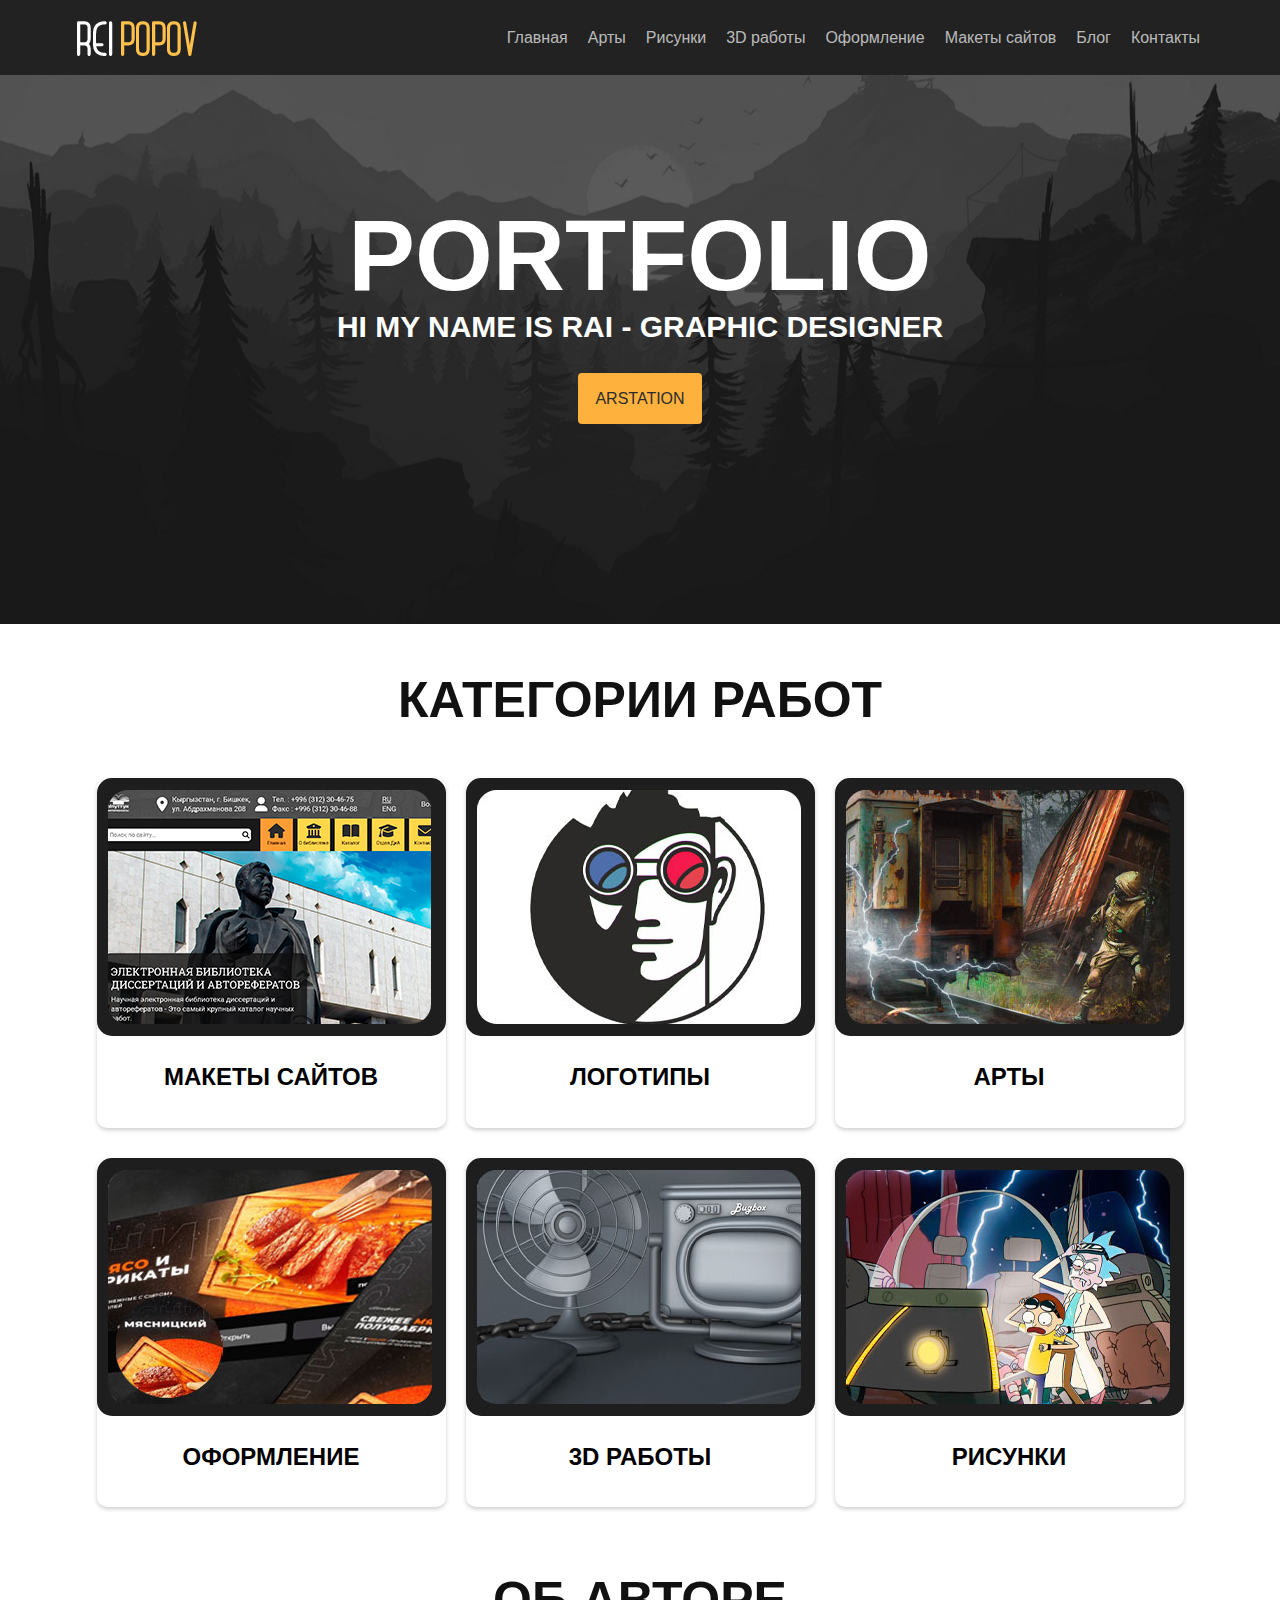
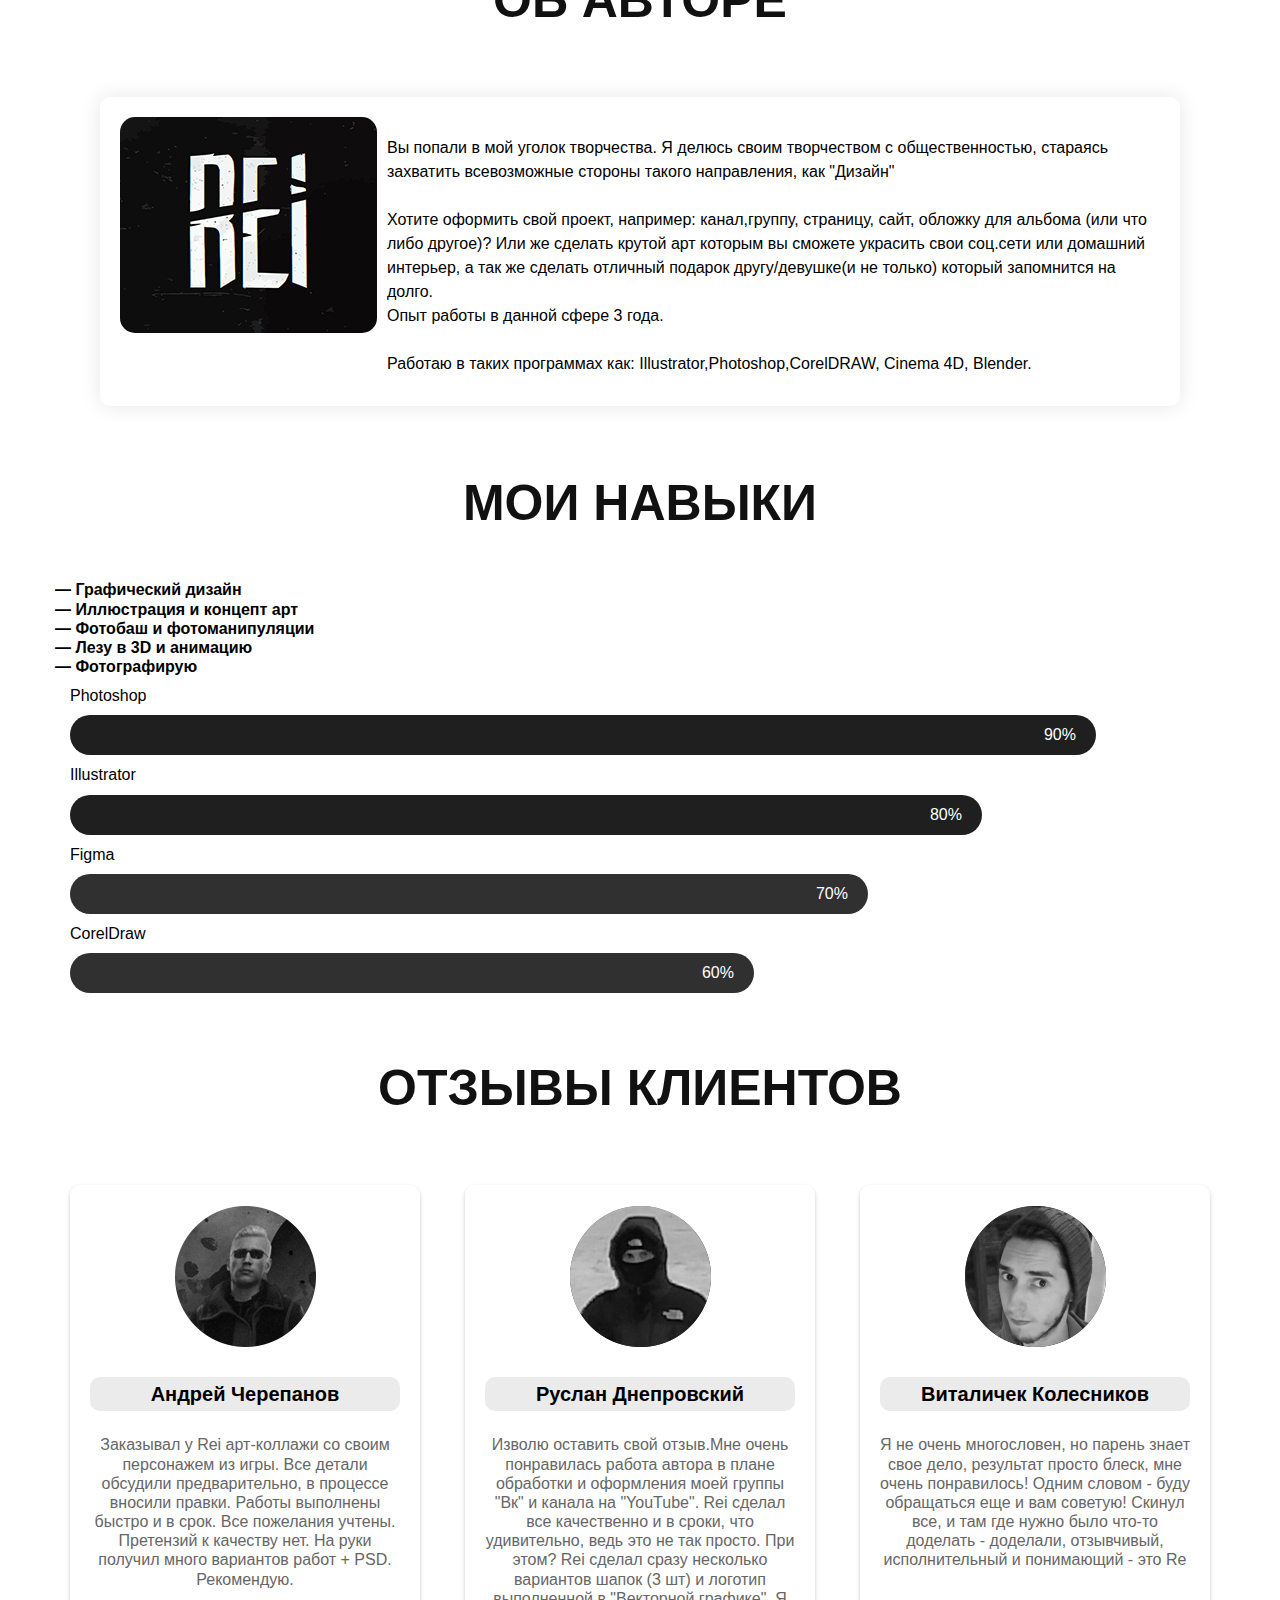
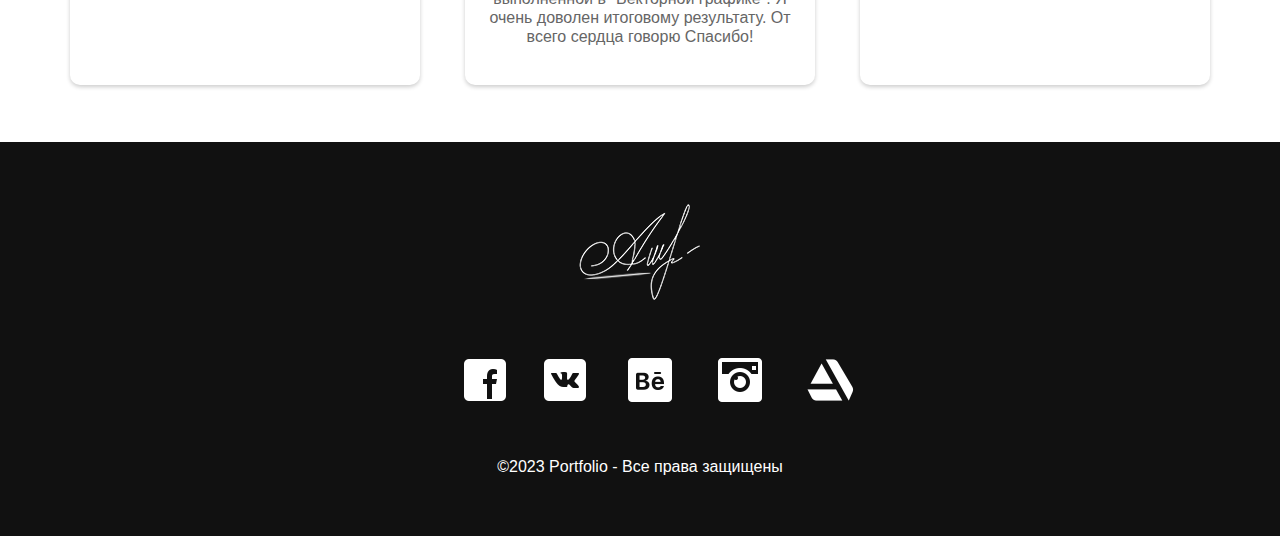
==== index.html @ 27c58005 "Add files via upload" ====
<!DOCTYPE html>
<html lang="en">
  <head>
    <meta charset="UTF-8" />
    <meta http-equiv="X-UA-Compatible" content="IE=edge" />
    <link rel="stylesheet" href="reset.css" />
    <link rel="stylesheet" href="style.css" />
    <title>Adaptive header for site</title>
    
  </head>
  <body>
    <nav class="navbar">
      <div class="container">
        <div class="navbar__wrap">
          <div class="hamb">
            <div class="hamb__field" id="hamb">
              <span class="bar"></span> <span class="bar"></span>
              <span class="bar"></span>
              
            </div>
          </div>
          <div class="logo">
            <img src="img/Logo/logo.png" alt="">
          </div>
          <ul class="menu" id="menu">
            <li><a href="index.html">Главная</a></li>
            <li><a href="art.html">Арты</a></li>
            <li><a href="drawings.html">Рисунки</a></li>
            <li><a href="3d_works.html">3D работы</a></li>
            <li><a href="design.html">Оформление</a></li>
            <li><a href="layouts.html">Макеты сайтов</a></li>
            <li><a href="blog.htm">Блог</a></li>
            <li><a href="contacts.html">Контакты</a></li>
          </ul>
        </div>
      </div>
    </nav>
    <div class="popup" id="popup"></div>
    <!-- Продолжение вашего кода .. -->
    <script src="./script.js"></script>
  
</html>

   <!--Intro-->

   <div class="intro">
      <div class="container">
         <div class="intro_inner">
            <h3 class="span"> PORTFOLIO </h3>
            <h1 class="intro_title"> Hi my name is Rai -
               Graphic Designer </h1>
            <!-- <h2 class="intro_subtitle">Нейросеть чат-бот GPT - это передовая технология искусственного интеллекта,
               способная генерировать автономные и качественные ответы на разнообразные вопросы и запросы пользователей.
            </h2> -->


            
            <a href="https://vk.com/cross_art_crossout" class="btn">ARSTATION </a>

         </div>

      </div>
   </div>

   <main class="section">
      <div class="container">
        <br />
         <h3 class="span2"> КАТЕГОРИИ РАБОТ </h3>
         
          <ul class="projects">
              <li class="project"> 
                  <a href="./img/Content/1.jpg">
                      <img src="./img/Content/2.jpg" alt="Project img" class="project__img1">
                      <h3<a href="#" class="project__title">МАКЕТЫ САЙТОВ</a></h3>
                      
                  </a>
              </li>
              <li class="project">
                  <a href="./img/Content/1.png">
                      <img src="./img/Content/1.jpg" alt="Project img" class="project__img1">
                      <h3 class="project__title"> ЛОГОТИПЫ</h3>
                  </a>
              </li>
              <li class="project">
                  <a href="art.html">
                      <img src="./img/Content/3.jpg" alt="Project img" class="project__img1">
                      <h3 class="project__title">АРТЫ</h3>
                  </a>
              </li>

              <li class="project">
                <a href="./img/Content/3.jpg">
                  <img src="./img/Content/4.jpg" alt="Project img" class="project__img1">
                  <h3 class="project__title">ОФОРМЛЕНИЕ</h3>
                </a>
              </li>
              <li class="project">
                <a href="./img/Content/3.jpg">
                  <img src="./img/Content/5.jpg" alt="Project img" class="project__img1">
                  <h3 class="project__title">3D РАБОТЫ</h3>
                </a>
              </li>
              <li class="project">
                <a href="./img/Content/3.jpg"></a>
                  <img src="./img/Content/6.jpg" alt="Project img" class="project__img1">
                  <h3 class="project__title">РИСУНКИ</h3>
                </a>
              </li>

          </ul>
      </div>
  </main>
  

 


    <!--Информация об авторе-->

    <h3 class="span2"> ОБ АВТОРЕ</h3>
    <br />
    <!-- Add icon library -->
    <link rel="stylesheet" href="https://cdnjs.cloudflare.com/ajax/libs/font-awesome/4.7.0/css/font-awesome.min.css">



    <div class="container">
      <div class="projects2" style="padding: 20px 30px">

        <div class="news-item2">
          
          <img src="img/Biography/Biography1.jpg" alt="Rei" class="project__img1">
          <div class="news-content2">
            <br />
            <p class="news-text2">
              Вы попали в мой уголок творчества. Я делюсь своим творчеством с общественностью, стараясь захватить
              всевозможные стороны такого направления, как "Дизайн" <br />

              <br />Хотите оформить свой проект, например: канал,группу, страницу, сайт, обложку для альбома (или
              что либо другое)? Или же сделать крутой арт которым вы сможете украсить свои соц.сети или домашний
              интерьер, а так же сделать отличный подарок другу/девушке(и не только) который запомнится на долго.
              <br />Опыт работы в данной сфере 3 года. <br />
              <br /> Работаю в таких программах как: Illustrator,Photoshop,CorelDRAW, Cinema 4D, Blender.<br />
          </div>
        </div>
      </div>
    </div>
  </main>





<!--Мои навыки-->
</main>

         <h3 class="span2"> МОИ НАВЫКИ </h3>
         <h1 class="biography"> 
         
         <br /> — Графический дизайн
         
         <br />— Иллюстрация и концепт арт
         
         <br />— Фотобаш и фотоманипуляции
         
         <br />— Лезу в 3D и анимацию
         
         <br />— Фотографирую </h1>



         
        <div class="container">


     <p><font color="Black"><p>Photoshop</p></font>
    <div class="skills html">90%</div>
  </div>

  <div class="container">
    <p><font color="Black"><p>Illustrator</p></font>
    <div class="skills css">80%</div>
  </div>

  <div class="container">
    <p><font color="Black"><p>Figma</p></font>
    <div class="skills js">70%</div>
  </div>

  <div class="container">
    <p><font color="Black"><p>CorelDraw</p></font>
    <div class="skills php">60%</div>
  </div>



       

  <br><br>

<!--Отзывы-->
         <h3 class="span2"> ОТЗЫВЫ КЛИЕНТОВ </h3>

         
        <br><br>

         <main class="section">
          <div class="container">
            <div class="testimonials">
              <div class="testimonial">
                <div class="testimonial__image">
                
                  <img src="img/Reviews/Reviews1.png" alt="Customer 1">
                  </div> 
                
                <div class="testimonial__info">
                  <br> <h3 class="testimonial__name">Андрей Черепанов</h3>
                  <br> <p class="testimonial__comment">Заказывал у Rei арт-коллажи со своим персонажем из игры.
                    Все детали обсудили предварительно, в процессе вносили правки.
                    Работы выполнены быстро и в срок. Все пожелания учтены.
                    Претензий к качеству нет. 
                    На руки получил много вариантов работ + PSD.
                    Рекомендую.
            
              
                    
                   </p>
                </div>
              </div>
        
              <div class="testimonial">
                <div class="testimonial__image">
                  <img src="img/Reviews/Reviews2.png" alt="Customer 2">
                </div>
                <div class="testimonial__info">
                   <br> <h3 class="testimonial__name">Руслан Днепровский</h3>
                  <br><p class="testimonial__comment">Изволю оставить свой отзыв.Мне очень понравилась работа автора в плане обработки и оформления моей группы "Вк" и канала на "YouTube". Rei сделал все качественно и в сроки, что удивительно, ведь это не так просто.
                    При этом? Rei сделал сразу несколько вариантов шапок (3 шт) и логотип выполненной в "Векторной графике". Я очень доволен итоговому результату. От всего сердца говорю Спасибо!</p>
                </div>
              </div>
        
              <div class="testimonial">
                <div class="testimonial__image">
                  <img src="img/Reviews/Reviews3.png" alt="Customer 3">
                </div>
                <div class="testimonial__info">
                  <br> <h3 class="testimonial__name">Виталичек Колесников </h3>
                  <br>  <p class="testimonial__comment"> Я не очень многословен, но парень знает свое дело, результат просто блеск, мне очень понравилось!
                    Одним словом - буду обращаться еще и вам советую!
                    
                    Скинул все, и там где нужно было что-то доделать - доделали, отзывчивый, исполнительный и понимающий - это Re</p>
                </div>
              </div>
            </div>
          </div>
        </main>














        <br><br><br>


<!--Подвал сайта-->
  <footer class="footer">
   <div class="container">
       <div class="footer__wrapper">

<!--Подпись-->
        <head>
          <link rel="stylesheet" type="text/css" href="styles.css">
        </head>
        <body>
          <div class="centered-container">
            <img src="img/Podpis/Pod.png" alt="Your Image">
          </div>





<!--Соц Иконки-->
           <ul class="social">
               <li class="social__item"><a href="#!"><img src="./img/Icons/iconka1.png" alt="Link"></a></li >
               <li class="social__item"><a href=" https://vk.com/reipopov"><img src="./img/Icons/iconka2.png" alt="Link"></a></li>
               <li class="social__item"><a href="#!"><img src="./img/Icons/iconka3.png" alt="Link"></a></li>
               <li class="social__item"><a href="#!"><img src="./img/Icons/iconka4.png" alt="Link"></a></li>
               <li class="social__item"><a href="#!"><img src="./img/Icons/iconka5.png" alt="Link"></a></li>
           </ul>
           <div class="copyright">
               <p>©2023 Portfolio - Все права защищены</p>
               
           </div>
       </div>
   </div>









</body>

</html>
---- style.css ----
body {
    margin: 0;
    font-family: 'Raleway', 'sans-serif';
    font-size: 14px;
    color: #ffffff;

}

*,
*:before,
*::after {
    box-sizing: border-box;
}
/* Отсуствие маркеров===================================*/
li {
    display: inline-block;
  }



a, u {
    text-decoration: none;
  }

h1,
h2,
h3,
h4,
h5,
h6 {
    margin: 0;
}

p {
    margin: 0 0 10px;
}

/* Container===================================*/
.container {
    width: 100%;
    max-width: 1170px;
    margin: 0 auto;
}

/* Header===================================*/
.header {
    width: 100%;
    height: 100px;
    position: absolute;
    top: 0;
    left: 0;
    z-index: 1000;
    height: 100px;
    background-color: #181818;
    
}

.header__inner {
    display: flex;
    justify-content: space-between;
    align-items: center;
    padding: 35px 0;
  

}

/* Nav===================================*/
.nav {
    display: flex;
    font-size: 15px;
    font-weight: 700;
    text-transform: uppercase;
    
}

.nav__link {
    margin-left: 20px;
    color: #fff;
    text-decoration: none;
    opacity: 0.75;
}

.nav__link:first-child {
    margin-left: 0%;
}

.nav__link:hover {
    opacity: 100;
    text-decoration: underline;
    color: #ffb13d;
    transition: opacity .1s linear;
    text-decoration: none;
}


/* Интро главной ===================================*/
.intro {
    display: flex;
    flex-direction: column;
    justify-content: center;
    height: 900px;
    padding: 100px; /* Была ошибка в написании: 100x -> 100px */
    background: url("img/Intro/intro.JPG") center no-repeat;
    background-size: cover; /* Автоматическое масштабирование изображения */
    width: 100%; /* Ширина контейнера будет равна 100% */
    padding: 200px 0;
  }
/* Интро страницы Арт===================================*/
  .intro_art {
    display: flex;
    flex-direction: column;
    justify-content: center;
    align-items: center; /* Чтобы текст был по центру по горизонтали */
    height: 600px; /* Была ошибка в написании: 600x -> 600px */
    padding: 130px 0; /* Отступы сверху и снизу по 40 пикселей */
    background: url("img/intro_art/intro_art1.jpg") center no-repeat;
    background-size: cover; /* Автоматическое масштабирование изображения */
    width: 100%; /* Ширина контейнера будет равна 100% */
  }
  
  .intro_art .text-container {
    text-align: center; /* Выравниваем текст по центру */
  }
  /* Добавим медиа-запросы для адаптивности */
  @media (max-width: 930px) {
    /* Изменение высоты баннера при ширине экрана менее 930px */
    .intro_art  {
        height: 350px; /* Уменьшим высоту баннера на 350px */
    }
}
  





/* Интро страницы Макетов ux===================================*/
.intro_maketux {
    display: flex;
    flex-direction: column;
    justify-content: center;
    align-items: center; /* Чтобы текст был по центру по горизонтали */
    height: 600px; /* Была ошибка в написании: 600x -> 600px */
    padding: 130px 0; /* Отступы сверху и снизу по 40 пикселей */
    background: url("img/Intro_maketux/intro_maketux.jpg") center no-repeat;
    background-size: cover; /* Автоматическое масштабирование изображения */
    width: 100%; /* Ширина контейнера будет равна 100% */
  }
  
  .intro_art .text-container {
    text-align: center; /* Выравниваем текст по центру */
  }
  /* Добавим медиа-запросы для адаптивности */
  @media (max-width: 930px) {
    /* Изменение высоты баннера при ширине экрана менее 930px */
    .intro_maketux {
        height: 350px; /* Уменьшим высоту баннера на 350px */
    }
}
  















/* Интро страницы рисунков===================================*/
  .intro_drawings {
    display: flex;
    flex-direction: column;
    justify-content: center;
    align-items: center; /* Чтобы текст был по центру по горизонтали */
    height: 600px; /* Была ошибка в написании: 600x -> 600px */
    padding: 130px 0; /* Отступы сверху и снизу по 40 пикселей */
    background: url("img/intro_drawings/intro_drawings1.jpg") center no-repeat;
    background-size: cover; /* Автоматическое масштабирование изображения */
    width: 100%; /* Ширина контейнера будет равна 100% */
  }
  
  .intro_drawings .text-container {
    text-align: center; /* Выравниваем текст по центру */
  }

  /* Добавим медиа-запросы для адаптивности */
@media (max-width: 930px) {
    /* Изменение высоты баннера при ширине экрана менее 930px */
    .intro_drawings {
        height: 350px; /* Уменьшим высоту баннера на 350px */
    }
}


  
/* Интро страницы контакты===================================*/
.intro_contact {
    display: flex;
    flex-direction: column;
    justify-content: center;
    align-items: center; /* Чтобы текст был по центру по горизонтали */
    height: 600px; /* Была ошибка в написании: 600x -> 600px */
    padding: 130px 0; /* Отступы сверху и снизу по 40 пикселей */
    background: url("img/intro_contact/intro_contact1.jpg") center no-repeat;
    background-size: cover; /* Автоматическое масштабирование изображения */
    width: 100%; /* Ширина контейнера будет равна 100% */
  }
  
  .intro_contact .text-container {
    text-align: center; /* Выравниваем текст по центру */
  }

/* Добавим медиа-запросы для адаптивности */
@media (max-width: 930px) {
    /* Изменение высоты баннера при ширине экрана менее 930px */
    .intro_contact{
        height: 350px; /* Уменьшим высоту баннера на 350px */
    }
}

/* Интро страницы 3Д===================================*/
.intro_3d {
    display: flex;
    flex-direction: column;
    justify-content: center;
    align-items: center; /* Чтобы текст был по центру по горизонтали */
    height: 600px; /* Была ошибка в написании: 600x -> 600px */
    padding: 130px 0; /* Отступы сверху и снизу по 40 пикселей */
    background: url("img/intro_3d/intro_3d.jpg") center no-repeat;
    background-size: cover; /* Автоматическое масштабирование изображения */
    width: 100%; /* Ширина контейнера будет равна 100% */
  }
  
  .intro_contact .text-container {
    text-align: center; /* Выравниваем текст по центру */
  }

/* Добавим медиа-запросы для адаптивности */
@media (max-width: 930px) {
    /* Изменение высоты баннера при ширине экрана менее 930px */
    .intro_3d {
        height: 350px; /* Уменьшим высоту баннера на 350px */
    }
}


  
  

/* Интро страницы рисунков===================================*/
.intro_news1 {
    display: flex;
    flex-direction: column;
    justify-content: center;
    align-items: center; /* Чтобы текст был по центру по горизонтали */
    height: 250px; /* Была ошибка в написании: 600x -> 600px */
    padding: 130px 0; /* Отступы сверху и снизу по 40 пикселей */
    background: url("img/intro_news1/intro_news1.png") center no-repeat;
    background-size: cover; /* Автоматическое масштабирование изображения */
    width: 100%; /* Ширина контейнера будет равна 100% */
  }
  
  .intro_news1 .text-container {
    text-align: center; /* Выравниваем текст по центру */
  }








/* Интро страницы Блог =================================== */
.intro_blog {
    display: flex;
    flex-direction: column;
    justify-content: center;
    align-items: center;
    height: 600px;
    padding: 130px 0;
    background: url("img/intro_3d/intro_3d.jpg") center no-repeat;
    background-size: cover;
    width: 100%;
}

.intro_blog .container {
    text-align: center;
}

/* Добавим медиа-запросы для адаптивности */
@media (max-width: 930px) {
    /* Изменение высоты баннера при ширине экрана менее 930px */
    .intro_blog {
        height: 350px; /* Уменьшим высоту баннера на 350px */
    }
}


/* Интро страницы UX =================================== */
.intro_ux {
    display: flex;
    flex-direction: column;
    justify-content: center;
    align-items: center;
    height: 600px;
    padding: 130px 0;
    background: url("img/intro_3d/intro_3d.jpg") center no-repeat;
    background-size: cover;
    width: 100%;
}

.intro_blog .container {
    text-align: center;
}

/* Добавим медиа-запросы для адаптивности */
@media (max-width: 930px) {
    /* Изменение высоты баннера при ширине экрана менее 930px */
    .intro_ux {
        height: 350px; /* Уменьшим высоту баннера на 350px */
    }
}




/* Интро страницы Блог =================================== */
.intro_ux1 {
    display: flex;
    flex-direction: column;
    justify-content: center;
    align-items: center;
    height: 600px;
    padding: 130px 0;
    background: url("img/intro_uxwebsite1\ эки\ дос/intro_drawings1.jpg") center no-repeat;
    background-size: cover;
    width: 100%;
}
/* Добавим медиа-запросы для адаптивности */
@media (max-width: 930px) {
    /* Изменение высоты баннера при ширине экрана менее 930px */
    .intro_ux1 {
        height: 350px; /* Уменьшим высоту баннера на 350px */
    }
}



   /* Биография на главной "Обо мне"===================================*/

  .biography {
    
    font-size: 16px; /* Размер текста */
    color: black; /* Цвет текста */
    font-family: 'Roboto', sans-serif; /* Шрифт Roboto или аналогичный */
    
    /* Другие свойства, если необходимо */
    width: 100%;
    margin: 0 auto;
    width: 100%;
    max-width: 1170px;
    margin: 0 auto;
    

  }

  
  

  .biography2 {
    
    font-size: 16px; /* Размер текста */
    color: black; /* Цвет текста */
    font-family: 'Roboto', sans-serif; /* Шрифт Roboto или аналогичный */
    
    /* Другие свойства, если необходимо */
    width: 100%;
    margin: 0 auto;
    width: 100%;
    max-width: 1170px;
    margin: 0 auto;
    padding: 10px 10px 10px;
    
    

  }
  .otstupy-izobrazheniye-slevo img {
    float: left;
    padding: 0 18px 18px 0;
    }




 



/* Мои скилы в программах */
.skills {
    text-align: right; /* Выравниваем текст по правому краю */
    padding-right: 20px; /* Добавляем правый отступ */
    line-height: 40px; /* Устанавливаем высоту строки для вертикального выравнивания текста внутри полосы навыка и расширения высоты контейнера */
    color: white; /* Цвет текста белый */
}

/* Каждый навык со своими стилями и закругленными углами */
.html {
    width: 90%;
    background-color: #1f1f1f; /* Зеленый цвет фона */
    border-radius: 20px; /* Закругление углов на 20px */
}

.css {
    width: 80%;
    background-color: #1f1f1f; /* Синий цвет фона */
    border-radius: 20px; /* Закругление углов на 20px */
}

.js {
    width: 70%;
    background-color: #303030; /* Красный цвет фона */
    border-radius: 20px; /* Закругление углов на 20px */
}

.php {
    width: 60%;
    background-color: #303030; /* Темно-серый цвет фона */
    border-radius: 20px; /* Закругление углов на 20px */
}
  
  



/* Прямоугольник===================================*/
.intro_inner {
    width: 100%;
    max-width: 970px;
    margin: 0 auto;
    text-align: center;
}
 
.intro_title {
    margin: 0 0 30px;
    font-family: 'Open Sans', Sans-serif;
    font-size: 30px;
    line-height: 1.1;
    color: #fff;
    font-weight: 700;
    text-transform: uppercase;
    text-align: center;
    
}


/* Button===================================*/
.btn {
    display: inline-block;
    background: #ffb13d;
    color: rgb(43, 43, 43);
    padding: 1rem 1.1rem;
    text-decoration: none;
    border-radius: 4px;
    text-decoration: none;


    
}


/* Feature===================================*/
.features {
    display: flex;
    flex-wrap: wrap;
    margin: 100px 0;
}

.features_item {
    padding: 0 20px;
    width: 33.33333%;
    margin:25px 0 ;

    text-align: center;
    color: #000; 
}

.features_icon{
    margin-bottom: 25px;

}

.features_title{
    margin-bottom: 20px;
    font-size: 14px;
    color:  #2d3033;
    font-weight: 700;
    text-transform:uppercase ;
 
}
 
.features_text{
     font-size:14px;
     line-height: 1.5;
     color: #6c7279

}

/* Добавим медиа-запрос БЛОКА */
.span {
    margin: 0 0px 30px;
    margin-top: 30px;
    font-family: 'Open Sans', Sans-serif;
    font-size: 100px;
    line-height: 1.1;
    color: #fff;
    font-weight: 700;
    text-transform: uppercase;
    text-align: center;
    width: 100%;
    max-width: 1170px;
    margin: 0 auto;
}

/* Добавим медиа-запрос для адаптивности */
@media (max-width: 930px) {
    .span {
        font-size: 50px; /* Изменяем размер шрифта на 20px при ширине экрана менее 500px */
    }
}




.span2{
    margin: 0 0 30px;
    margin-top: 30px;
    font-family: 'Open Sans', Sans-serif;
    font-size: 50px;
    line-height: 1.1;
    color: #111111;
    font-weight: 700;
    text-transform: uppercase;
    text-align: center;
    

}


.intro_title1 {
    margin: 0 0 30px;
    font-family: 'Open Sans', Sans-serif;
    font-size: 30px;
    line-height: 1.1;
    color: rgb(0, 0, 0);
    font-weight: 700;
    text-transform: uppercase;
    text-align: center;


}



/* Projects по категориям */

.projects {
    display: flex;
    justify-content: center;
    flex-wrap: wrap;
    column-gap: 10px;
    row-gap: 30px;
    padding: 20px 20px;
}

.project {
    max-width: 350px;
    background-color: var(--project-card-bg);
    box-shadow: var(--box-shadow);
    border-radius: 10px;
    margin: 0 5px; /* Добавляем отступ по бокам (10px) */
    box-shadow: 0px 2px 4px rgba(5, 5, 5, 0.2);
    /* время появления тени */
    transition: box-shadow 0.5s;
}

.project:hover {
    /* тень при наведении */
    box-shadow: 0px 6px 15px rgba(5, 5, 5, 0.2);
}

.project__img1 {
    border-radius: 15px;
    display: block;
    margin: 0 auto; /* Центрировать изображение по горизонтали */
    margin-top: 0px; /* Добавить верхний отступ для выравнивания по тексту */
}

.project__title {
    padding: 15px 20px 25px;
    font-weight: 700;
    font-size: 24px;
    line-height: 1.3;
    color: var(--project-card-text);
    text-align: center;
    color: #000000; /* Изначальный цвет текста (черный) */
    text-decoration: none;
    margin-top: 10px;
    margin-bottom: 10px;
    display: flex;
    justify-content: center;
    flex-wrap: wrap;
    column-gap: 10px;
    row-gap: 10px;
}

.project__title:hover {
    color: #ffb62f; /* Цвет текста при наведении (красный) */
    text-decoration: none !important; /* Убираем подчеркивание при наведении */
}

/* Project details */

.project-details {
    
    
    margin: 0 auto;
    max-width: 865px;
    display: flex;
    flex-direction: column;
    align-items: center;
    text-align: center;
    
}

.project-details__cover {
    max-width: 100%;
    margin-bottom: 40px;
    box-shadow: 0px 15px 35px rgba(0, 0, 0, 0.25);
    border-radius: 50px;
    width: 60px;
    
}

.project-details__desc {
    
    margin-bottom: 30px;
    font-weight: 700;
    font-size: 24px;
    line-height: 1.3;
}



/* Content list */
.content-list {
    margin: 0 auto;
    max-width: 570px;
    display: flex;
    flex-direction: column;
    align-items: center;
    row-gap: 40px;
    text-align: center;
    
}

.content-list a {
    color: var(--accent);
}

.content-list__item {
    font-size: 18px;
    line-height: 1.5;
}

.content-list__item p + p {
    margin-top: 0.5em;
}





/* Новостной блок */
.news-item {
    display: flex;
    align-items: flex-start; /* Align items to the top */
    margin-bottom: 20px; /* Add some space between news items */
    background-color: #fff;
    border-radius: 10px;
    box-shadow: 0 0 20px rgba(0, 0, 0, 0.1);
    padding: 20px;
}
/* Добавим медиа-запросы для адаптивности */
@media (max-width: 500px) {
    /* Изменение стилей для блока при ширине экрана менее 768px */
    .news-content {
        display: block; /* Сделаем блок столбцовым для мобильных устройств */
        padding: 10px; /* Уменьшим отступы */
    }
}
@media (max-width: 500px) {
    /* Изменение стилей для блока при ширине экрана менее 768px */
    .news-content2 {
        display: block; /* Сделаем блок столбцовым для мобильных устройств */
        padding: 10px; /* Уменьшим отступы */
    }
}






.news-item .project__img {
    border-radius: 15px;
    margin-right: 20px; /* Adjust the margin between image and text */
    max-width: 200px; /* Adjust the maximum width of the image */
}

.news-item .news-content {
    flex: 1;
    margin-left: 10px; /* Add left margin to create space between image and text */
}

.news-item .project__title2 {
    font-weight: 700;
    font-size: 24px;
    line-height: 1.3;
    margin-bottom: 10px;
    text-decoration: none;
    color: #000000;
}

.news-item .news-text {
    font-weight: 400;
    font-size: 16px;
    line-height: 1.5;
    color: #000000;
    margin-bottom: 10px; /* Add some space below the description */
}

.news-item .read-more-button {
    background-color: #000;
    color: #fff;
    padding: 10px 20px;
    border: none;
    border-radius: 5px;
    cursor: pointer;
}

.news-item .read-more-button:hover {
    background-color: #252525; /* Light gray on hover */
}


/* Apply styles for screens with a maximum width of 900px */
@media (max-width: 900px) {
    .news-item {
        flex-direction: column;
        align-items: flex-start; /* Align items to the top */
    
        }
        .news-item {
            align-items: center; /* Align items to the center */
        }
    }



    .news-item .project__img {
        margin-bottom: 10px; /* Add some space below the image */
        margin-right: 0; /* Remove margin to image */
    }













/* box с тенью для uxweb */
.ux {
    display: flex;
    align-items: flex-start;
    margin-bottom: 20px;
    background-color: #fff;
    border-radius: 10px;
    box-shadow: 0 0 20px rgba(0, 0, 0, 0.1);
    padding: 25px;
    max-width: 100%; /* Максимальная ширина изображения равна ширине контейнера */
    height: auto; /* Позволяет изображению сохранять пропорции при уменьшении ширины */
}
.ux.project__img {
    border-radius: 10px;
    margin-right: 10px; /* Adjust the margin between image and text */
    max-width: 1100px; /* Adjust the maximum width of the image */
    display: flex;
    align-items: flex-start; /* Align items to the top */
    padding: 25px;
    
    max-width: 100%;
    height: auto;
}

.ux .news-content {
    flex: 1;
    margin-left: 10px; /* Add left margin to create space between image and text */
}

.ux .project__title2 {
    font-weight: 700;
    font-size: 24px;
    line-height: 1.3;
    margin-bottom: 10px;
    text-decoration: none;
    color: #000000;
}

.ux .news-text {
    font-weight: 400;
    font-size: 16px;
    line-height: 1.5;
    color: #000000;
    margin-bottom: 10px; /* Add some space below the description */
}




























/* Content list */

.content-list2 {
    margin: 0 auto;
    max-width: 570px;
    display: flex;
    flex-direction: column;
    align-items: center;
    row-gap: 40px;
    text-align: center;
    
}

.content-list2 a {
    color: var(--accent);
}

.content-list__item2 {
    font-size: 18px;
    line-height: 1.5;
}

.content-list__item2 p + p {
    margin-top: 0.5em;
}











/* Contacts*/

body5 {
    font-family: Arial, sans-serif;
    display: flex;
    justify-content: center;
    align-items: center;
    height: 100vh;
    margin: 0;
    background-color: #ffffff;
}

.container5 {
    width: 70%;
    max-width: 800px;
    margin: 0 auto; /* Центрирование контейнера */
    padding: 30px;
    background-color: #fff;
    border-radius: 10px;
    box-shadow: 0 0 20px rgba(0, 0, 0, 0.1);
}

.container5 h2 {
    text-align: center;
    margin-bottom: 20px;
}

.contact-form label {
    display: block;
    margin-bottom: 5px;
}

.contact-form input, 
.contact-form textarea {
    width: calc(100% - 20px); /* Учитываем отступы */
    padding: 10px;
    margin-bottom: 15px;
    border: 1px solid #ccc;
    border-radius: 5px;
    display: block;
    box-sizing: border-box; /* Учитываем отступы и границы в общей ширине элемента */
    box-shadow: 0 2px 5px rgba(0, 0, 0, 0.1); /* Воздушные тени */
}

.contact-form button {
    padding: 10px 20px;
    border: none;
    border-radius: 5px;
    background-color: #0f0f0f;
    color: #fff;
    font-size: 16px;
    cursor: pointer;
    display: block;
    width: 100%; /* Занимает всю доступную ширину */
}

.contact-form button:hover {
    background-color: #333333;
}


/* Add styles for the social icons */
.social-icons {
    display: flex;
    justify-content: flex-start;
    margin-bottom: 20px;
}

.social-icons a {
    font-size: 24px;
    margin-right: 10px;
    color: #000; /* Adjust the color as needed */
    text-decoration: none;
}

.social-icons a:hover {
    color: #ffd13a; /* Light gray on hover */
}


/* Биография "Обо мне" */
.news-item2 {
    display: flex;
    align-items: flex-start; /* Align items to the top */
    margin-bottom: 20px; /* Add some space between news items */
    background-color: #fff;
    border-radius: 10px;
    box-shadow: 0 0 20px rgba(0, 0, 0, 0.1);
    padding: 20px;
}

.news-item2 .project__img2 {
    border-radius: 15px;
    margin-right: 20px; /* Adjust the margin between image and text */
    max-width: 200px; /* Adjust the maximum width of the image */
}

.news-item2 .news-content2 {
    flex: 1;
    margin-left: 10px; /* Add left margin to create space between image and text */
}

.news-item2 .project__title2 {
    font-weight: 700;
    font-size: 24px;
    line-height: 1.3;
    margin-bottom: 10px;
    text-decoration: none;
    color: #000000;
}

.news-item2 .news-text2 {
    font-weight: 400;
    font-size: 16px;
    line-height: 1.5;
    color: #000000;
    margin-bottom: 10px; /* Add some space below the description */
}

.news-item2 .read-more-button {
    background-color: #000;
    color: #fff;
    padding: 10px 20px;
    border: none;
    border-radius: 5px;
    cursor: pointer;
}

.news-item2 .read-more-button:hover {
    background-color: #252525; /* Light gray on hover */
}

/* Добавим медиа-запрос для адаптивности */
@media (max-width: 700px) {
    /* Изменение порядка отображения элементов при ширине экрана менее 700px */
    .news-item2 {
        flex-direction: column; /* Изменяем направление блока на столбцовое */
    }

    .news-item2 .project__img2 {
        margin-bottom: 10px; /* Отступ между изображением и текстом */
        max-width: 100%; /* Изображение будет занимать всю ширину блока */
    }
}
/* Добавим медиа-запрос для адаптивности */





/* Новость 1 в Блоге */

    .header {
        text-align: center;
        text-transform: uppercase;
        color: black;
        font-size: 16px;
      }
      
      .text {
        color: black;
        font-size: 16px;
      }

    
    
      h3 {
        color: black; /* Устанавливаем черный цвет текста */
      }
 




/* Отступ для social-icons */
.social-icons {
    display: flex;
    justify-content: center; /* Центрируем иконки */
    margin-bottom: 20px;
}

.social-icons a {
    font-size: 24px;
    margin: 0 5px; /* Добавляем отступ между иконками */
    color: #000;
    text-decoration: none;
}

.social-icons a:hover {
    color: #ffd13a;
}


/* Make the links transparent */
.biography a {
    opacity: 0.3;
    transition: opacity 0.3s ease;
}

/* Change the opacity on hover */
.biography a:hover {
    opacity: 1;
}




/* Style the links */
.biography a {
    color: #8f8f8f; /* Light gray color */
    transition: color 0.3s ease;
}

/* Change the color on hover */
.biography a:hover {
    color: rgb(255, 195, 82); /* Blue color on hover */
}

/* Rest of your CSS styles... */


/* Медиа-запрос для адаптации стилей на маленьких экранах (мобильные устройства) */
@media (max-width: 767px) {
    .container5 {
        width: 90%;
    }
}




/* Стили для блоков с отзывами */
.testimonials {
    display: flex;
    justify-content: space-between;
    flex-wrap: wrap; /* Разрешить перенос блоков на новую строку */
    margin: -20px; /* Отрицательный отступ, чтобы компенсировать положительный отступ внутри блока отзыва */
}

.testimonial {
    width: 350px; /* Фиксированная ширина блока отзыва (больше 950px) */
    height: 500px; /* Фиксированная высота блока отзыва (больше 950px) */
    background-color: #fff;
    border-radius: 10px;
    padding: 20px;
    box-shadow: 0px 2px 4px rgba(5, 5, 5, 0.2);
    /* Box shadow для "плавающего" эффекта */
    display: flex;
    flex-direction: column;
    align-items: center;
    margin: 20px; /* Отступ между блоками */
}

/* Медиа-запрос для адаптивности при ширине экрана менее 950px */
@media (max-width: 950px) {
    .testimonial {
        width: 350px; /* Фиксированная ширина блока отзыва при адаптации (менее 950px) */
        height: 500px; /* Фиксированная высота блока отзыва при адаптации (менее 950px) */
        margin: 20px auto; /* Центрирование блоков по горизонтали и отступ между блоками */
    }
}

/* Стили для изображения, имени и информации внутри блока отзыва (можете оставить как есть) */
.testimonial__image img {
    width: 100%;
    border-radius: 50%;
    margin-bottom: 5px;
}

.testimonial__name {
    font-size: 20px;
    font-weight: bold;
    margin-bottom: 5px;
    background-color: #ebebeb;
    border-radius: 10px; /* Добавлено свойство для закругления краев */
    padding: 5px 10px; /* Добавлен отступ для имени */
}

.testimonial__info {
    text-align: center;
}

.testimonial__comment {
    font-size: 16px;
    color: #666;
}




.image-container {
    cursor: pointer;
}

.image-container img {
    max-width: 100%;
    max-height: 100%;
}

.image-container.fullscreen {
    position: fixed;
    top: 0;
    left: 0;
    width: 100%;
    height: 100%;
    z-index: 999;
    background-color: rgba(0, 0, 0, 0.9);
    display: flex;
    justify-content: center;
    align-items: center;
}








































/* Footer */

.footer {
    margin-top: auto;
    padding: 60px 0 50px;
    background-color: rgb(17, 17, 17);
    color: var(--header-text);
}

.footer__wrapper {
    display: flex;
    flex-direction: column;
    align-items: center;
    row-gap: 27px;
}

.social {
    display: flex;
    column-gap: 30px;
    align-items: center;
}

.copyright {
    font-size: 16px;
}

.copyright p + p {
    margin-top: 0.5em;
}



.text-with-margin {
    margin-top: 30px;
    margin-bottom: 30px;
    display: flex;
    justify-content: center;
    flex-wrap: wrap;
    column-gap: 35px;
    row-gap: 35px;
    color: #000;
  }



 html {
    height: 100%;
  }
  
  .centered-container {
    text-align: center;
  }
  
        
     
  
  @import url("https://fonts.googleapis.com/css2?family=Roboto:ital,wght@0,100;0,300;0,400;0,500;0,700;0,900;1,100;1,300;1,400;1,500;1,700;1,900&display=swap");

  html {
    box-sizing: border-box;
    height: 100%;
  }
  
  *,
  *::after,
  *::before {
    box-sizing: inherit;
  }
  
  body {
    display: flex;
    flex-direction: column;
    font-family: "Roboto", sans-serif;
    font-size: 16px;
    line-height: 1.2;
    height: 100%;
  }
  
  .container {
    width: 100%;
    max-width: 1170px;
    margin: 0 auto;
    height: 100%;
    padding: 0 15px;
  }
  
  .navbar {
    position: fixed;
    left: 0;
    top: 0;
    width: 100%;
    height: 75px;
    background: #222222;
  }
  
  .navbar__wrap {
    display: flex;
    justify-content: space-between;
    height: 100%;
  }
  
  .hamb {
    display: none;
  }
  
  .popup {
    display: none;
  }
  
  .logo {
    text-decoration: none;
    color: #fff;
    font-size: 20px;
    font-weight: bold;
    text-transform: uppercase;
    display: flex;
    align-items: center;
  }
  
  .menu > li > a {
    text-decoration: none;
  }
  
  .navbar__wrap .menu {
    display: flex;
  }
  
  .navbar__wrap .menu > li {
    display: flex;
    align-items: stretch;
  }
  
  .navbar__wrap .menu > li > a {
    display: flex;
    align-items: center;
    padding: 0 10px;
    color: rgba(255, 255, 255, 0.7);
  }
  
  .navbar__wrap .menu > li > a:hover {
    color: #ffb62f;
  }


  @media (max-width: 1170px) {
    .navbar__wrap .menu {
      display: none;
    }
  
    .hamb {
      display: flex;
      align-items: center;
    }
  
    .hamb__field {
      padding: 10px 20px;
      cursor: pointer;
    }
  
    .bar {
      display: block;
      width: 30px;
      height: 3px;
      margin: 6px auto;
      background-color: #fff;
      transition: 0.2s;
    }
  
    .popup {
      position: fixed;
      top: 75px;
      left: -100%;
      width: 100%;
      height: 100%;
      background-color: #fff;
      z-index: 100;
      display: flex;
      transition: 0.3s;
    }
  
    .popup.open {
      left: 0;
    }
  
    .popup .menu {
      width: 100%;
      height: 100%;
      display: flex;
      flex-direction: column;
      align-items: center;
      justify-content: start;
      padding: 50px 0;
      overflow: auto;
    }
  
    .popup .menu > li {
      width: 100%;
    }
  
    .popup .menu > li > a {
      width: 100%;
      display: flex;
      justify-content: center;
      padding: 20px 0;
      font-size: 20px;
      font-weight: bold;
      color: #3f3f3f;
    }
  
    .popup .menu > li > a:hover {
      background-color: rgba(77, 77, 77, 0.226);
    }
  
    .hamb__field.active .bar:nth-child(2) {
      opacity: 0;
    }
  
    .hamb__field.active .bar:nth-child(1) {
      transform: translateY(8px) rotate(45deg);
    }
  
    .hamb__field.active .bar:nth-child(3) {
      transform: translateY(-8px) rotate(-45deg);
    }
  
    body.noscroll {
      overflow: hidden;
    }
  }
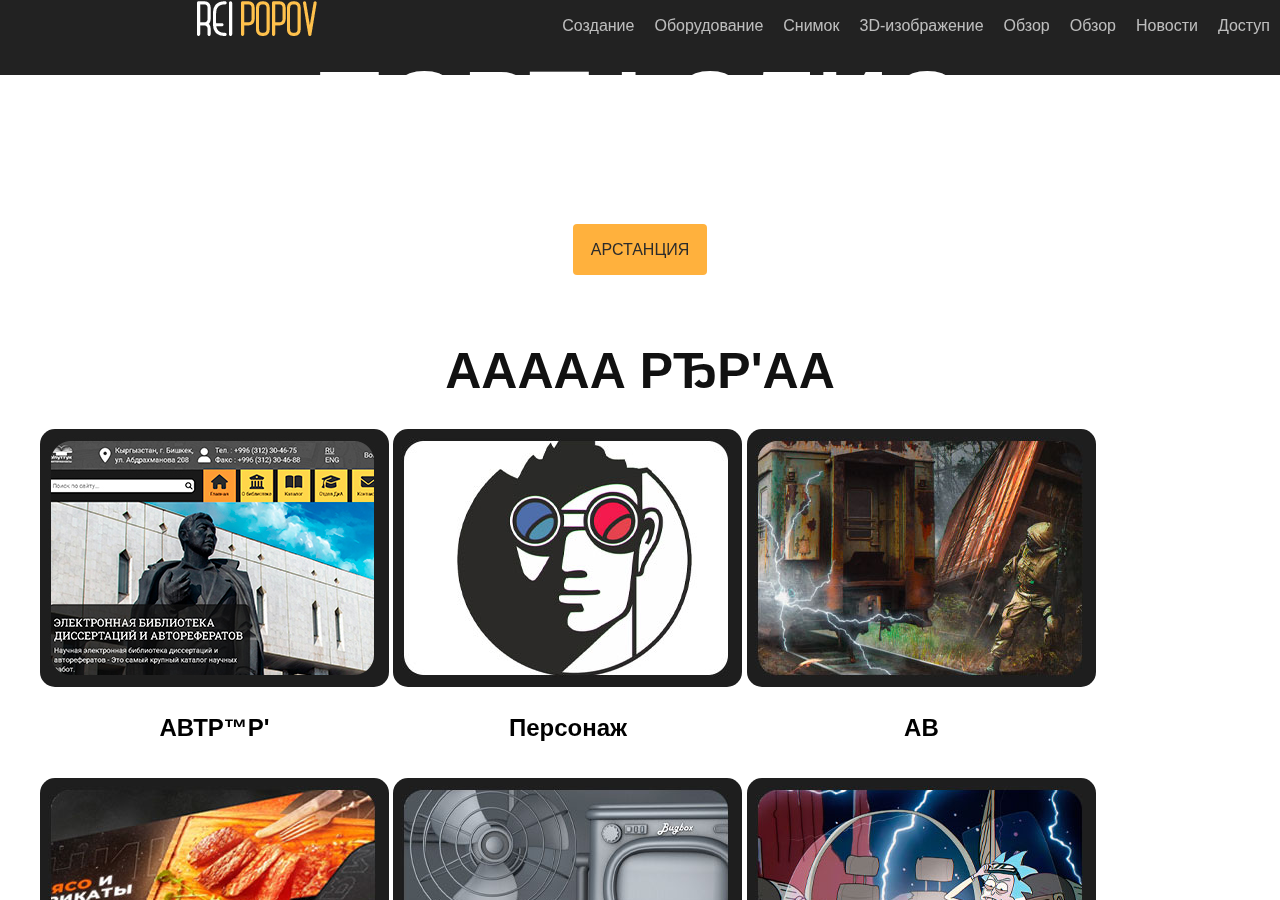
==== commit fadb299e: "Update index.html" ====
--- a/index.html
+++ b/index.html
@@ -1,317 +1,317 @@
-<!DOCTYPE html>
-<html lang="en">
-  <head>
-    <meta charset="UTF-8" />
-    <meta http-equiv="X-UA-Compatible" content="IE=edge" />
-    <link rel="stylesheet" href="reset.css" />
-    <link rel="stylesheet" href="style.css" />
-    <title>Adaptive header for site</title>
-    
-  </head>
-  <body>
-    <nav class="navbar">
-      <div class="container">
-        <div class="navbar__wrap">
-          <div class="hamb">
-            <div class="hamb__field" id="hamb">
-              <span class="bar"></span> <span class="bar"></span>
-              <span class="bar"></span>
-              
-            </div>
-          </div>
-          <div class="logo">
-            <img src="img/Logo/logo.png" alt="">
-          </div>
-          <ul class="menu" id="menu">
-            <li><a href="index.html">Главная</a></li>
-            <li><a href="art.html">Арты</a></li>
-            <li><a href="drawings.html">Рисунки</a></li>
-            <li><a href="3d_works.html">3D работы</a></li>
-            <li><a href="design.html">Оформление</a></li>
-            <li><a href="layouts.html">Макеты сайтов</a></li>
-            <li><a href="blog.htm">Блог</a></li>
-            <li><a href="contacts.html">Контакты</a></li>
-          </ul>
-        </div>
-      </div>
-    </nav>
-    <div class="popup" id="popup"></div>
-    <!-- Продолжение вашего кода .. -->
-    <script src="./script.js"></script>
-  
-</html>
-
-   <!--Intro-->
-
-   <div class="intro">
-      <div class="container">
-         <div class="intro_inner">
-            <h3 class="span"> PORTFOLIO </h3>
-            <h1 class="intro_title"> Hi my name is Rai -
-               Graphic Designer </h1>
-            <!-- <h2 class="intro_subtitle">Нейросеть чат-бот GPT - это передовая технология искусственного интеллекта,
-               способная генерировать автономные и качественные ответы на разнообразные вопросы и запросы пользователей.
-            </h2> -->
-
-
-            
-            <a href="https://vk.com/cross_art_crossout" class="btn">ARSTATION </a>
-
-         </div>
-
-      </div>
-   </div>
-
-   <main class="section">
-      <div class="container">
-        <br />
-         <h3 class="span2"> КАТЕГОРИИ РАБОТ </h3>
-         
-          <ul class="projects">
-              <li class="project"> 
-                  <a href="./img/Content/1.jpg">
-                      <img src="./img/Content/2.jpg" alt="Project img" class="project__img1">
-                      <h3<a href="#" class="project__title">МАКЕТЫ САЙТОВ</a></h3>
-                      
-                  </a>
-              </li>
-              <li class="project">
-                  <a href="./img/Content/1.png">
-                      <img src="./img/Content/1.jpg" alt="Project img" class="project__img1">
-                      <h3 class="project__title"> ЛОГОТИПЫ</h3>
-                  </a>
-              </li>
-              <li class="project">
-                  <a href="art.html">
-                      <img src="./img/Content/3.jpg" alt="Project img" class="project__img1">
-                      <h3 class="project__title">АРТЫ</h3>
-                  </a>
-              </li>
-
-              <li class="project">
-                <a href="./img/Content/3.jpg">
-                  <img src="./img/Content/4.jpg" alt="Project img" class="project__img1">
-                  <h3 class="project__title">ОФОРМЛЕНИЕ</h3>
-                </a>
-              </li>
-              <li class="project">
-                <a href="./img/Content/3.jpg">
-                  <img src="./img/Content/5.jpg" alt="Project img" class="project__img1">
-                  <h3 class="project__title">3D РАБОТЫ</h3>
-                </a>
-              </li>
-              <li class="project">
-                <a href="./img/Content/3.jpg"></a>
-                  <img src="./img/Content/6.jpg" alt="Project img" class="project__img1">
-                  <h3 class="project__title">РИСУНКИ</h3>
-                </a>
-              </li>
-
-          </ul>
-      </div>
-  </main>
-  
-
- 
-
-
-    <!--Информация об авторе-->
-
-    <h3 class="span2"> ОБ АВТОРЕ</h3>
-    <br />
-    <!-- Add icon library -->
-    <link rel="stylesheet" href="https://cdnjs.cloudflare.com/ajax/libs/font-awesome/4.7.0/css/font-awesome.min.css">
-
-
-
-    <div class="container">
-      <div class="projects2" style="padding: 20px 30px">
-
-        <div class="news-item2">
-          
-          <img src="img/Biography/Biography1.jpg" alt="Rei" class="project__img1">
-          <div class="news-content2">
-            <br />
-            <p class="news-text2">
-              Вы попали в мой уголок творчества. Я делюсь своим творчеством с общественностью, стараясь захватить
-              всевозможные стороны такого направления, как "Дизайн" <br />
-
-              <br />Хотите оформить свой проект, например: канал,группу, страницу, сайт, обложку для альбома (или
-              что либо другое)? Или же сделать крутой арт которым вы сможете украсить свои соц.сети или домашний
-              интерьер, а так же сделать отличный подарок другу/девушке(и не только) который запомнится на долго.
-              <br />Опыт работы в данной сфере 3 года. <br />
-              <br /> Работаю в таких программах как: Illustrator,Photoshop,CorelDRAW, Cinema 4D, Blender.<br />
-          </div>
-        </div>
-      </div>
-    </div>
-  </main>
-
-
-
-
-
-<!--Мои навыки-->
-</main>
-
-         <h3 class="span2"> МОИ НАВЫКИ </h3>
-         <h1 class="biography"> 
-         
-         <br /> — Графический дизайн
-         
-         <br />— Иллюстрация и концепт арт
-         
-         <br />— Фотобаш и фотоманипуляции
-         
-         <br />— Лезу в 3D и анимацию
-         
-         <br />— Фотографирую </h1>
-
-
-
-         
-        <div class="container">
-
-
-     <p><font color="Black"><p>Photoshop</p></font>
-    <div class="skills html">90%</div>
-  </div>
-
-  <div class="container">
-    <p><font color="Black"><p>Illustrator</p></font>
-    <div class="skills css">80%</div>
-  </div>
-
-  <div class="container">
-    <p><font color="Black"><p>Figma</p></font>
-    <div class="skills js">70%</div>
-  </div>
-
-  <div class="container">
-    <p><font color="Black"><p>CorelDraw</p></font>
-    <div class="skills php">60%</div>
-  </div>
-
-
-
-       
-
-  <br><br>
-
-<!--Отзывы-->
-         <h3 class="span2"> ОТЗЫВЫ КЛИЕНТОВ </h3>
-
-         
-        <br><br>
-
-         <main class="section">
-          <div class="container">
-            <div class="testimonials">
-              <div class="testimonial">
-                <div class="testimonial__image">
-                
-                  <img src="img/Reviews/Reviews1.png" alt="Customer 1">
-                  </div> 
-                
-                <div class="testimonial__info">
-                  <br> <h3 class="testimonial__name">Андрей Черепанов</h3>
-                  <br> <p class="testimonial__comment">Заказывал у Rei арт-коллажи со своим персонажем из игры.
-                    Все детали обсудили предварительно, в процессе вносили правки.
-                    Работы выполнены быстро и в срок. Все пожелания учтены.
-                    Претензий к качеству нет. 
-                    На руки получил много вариантов работ + PSD.
-                    Рекомендую.
-            
-              
-                    
-                   </p>
-                </div>
-              </div>
-        
-              <div class="testimonial">
-                <div class="testimonial__image">
-                  <img src="img/Reviews/Reviews2.png" alt="Customer 2">
-                </div>
-                <div class="testimonial__info">
-                   <br> <h3 class="testimonial__name">Руслан Днепровский</h3>
-                  <br><p class="testimonial__comment">Изволю оставить свой отзыв.Мне очень понравилась работа автора в плане обработки и оформления моей группы "Вк" и канала на "YouTube". Rei сделал все качественно и в сроки, что удивительно, ведь это не так просто.
-                    При этом? Rei сделал сразу несколько вариантов шапок (3 шт) и логотип выполненной в "Векторной графике". Я очень доволен итоговому результату. От всего сердца говорю Спасибо!</p>
-                </div>
-              </div>
-        
-              <div class="testimonial">
-                <div class="testimonial__image">
-                  <img src="img/Reviews/Reviews3.png" alt="Customer 3">
-                </div>
-                <div class="testimonial__info">
-                  <br> <h3 class="testimonial__name">Виталичек Колесников </h3>
-                  <br>  <p class="testimonial__comment"> Я не очень многословен, но парень знает свое дело, результат просто блеск, мне очень понравилось!
-                    Одним словом - буду обращаться еще и вам советую!
-                    
-                    Скинул все, и там где нужно было что-то доделать - доделали, отзывчивый, исполнительный и понимающий - это Re</p>
-                </div>
-              </div>
-            </div>
-          </div>
-        </main>
-
-
-
-
-
-
-
-
-
-
-
-
-
-
-        <br><br><br>
-
-
-<!--Подвал сайта-->
-  <footer class="footer">
-   <div class="container">
-       <div class="footer__wrapper">
-
-<!--Подпись-->
-        <head>
-          <link rel="stylesheet" type="text/css" href="styles.css">
-        </head>
-        <body>
-          <div class="centered-container">
-            <img src="img/Podpis/Pod.png" alt="Your Image">
-          </div>
-
-
-
-
-
-<!--Соц Иконки-->
-           <ul class="social">
-               <li class="social__item"><a href="#!"><img src="./img/Icons/iconka1.png" alt="Link"></a></li >
-               <li class="social__item"><a href=" https://vk.com/reipopov"><img src="./img/Icons/iconka2.png" alt="Link"></a></li>
-               <li class="social__item"><a href="#!"><img src="./img/Icons/iconka3.png" alt="Link"></a></li>
-               <li class="social__item"><a href="#!"><img src="./img/Icons/iconka4.png" alt="Link"></a></li>
-               <li class="social__item"><a href="#!"><img src="./img/Icons/iconka5.png" alt="Link"></a></li>
-           </ul>
-           <div class="copyright">
-               <p>©2023 Portfolio - Все права защищены</p>
-               
-           </div>
-       </div>
-   </div>
-
-
-
-
-
-
-
-
-
-</body>
-
+<!DOCTYPE html>
+<html lang="ru">
+  <голова>
+    <мета-кодировка="UTF-8" />
+    <meta http-equiv="X-UA-Compatible" content="IE=edge" />
+    <link rel="stylesheet" href="reset.css" />
+    <link rel="stylesheet" href="style.css" />
+    <title>Адаптивный заголовок сайта</title>
+    <meta name="viewport" content="width=device-width, Initial-scale=1">
+    <meta name="портал просмотра"
+    content="width=ширина устройства, масштабируемый пользователем=нет, начальный масштаб=1,0, максимальный масштаб=1,0, минимальный масштаб=1,0">
+<meta http-equiv="X-UA-Compatible" content="ie=edge">
+    
+  </голова>
+  <тело>
+    <nav class="navbar">
+      <div class="контейнер">
+        <div class="navbar__wrap">
+          <div class="хамб">
+            <div class="hamb__field" id="hamb">
+              <span class="bar"></span> <span class="bar"></span>
+              <span class="bar"></span>
+              
+            </div>
+          </div>
+          <div class="логотип">
+            <img src="img/Logo/logo.png" alt="">
+          </div>
+          <ul class="menu" id="menu">
+            <li><a href="index.html">Создание</a></li>
+            <li><a href="art.html">Оборудование</a></li>
+            <li><a href="drawings.html">Снимок</a></li>
+            <li><a href="3d_works.html">3D-изображение</a></li>
+            <li><a href="design.html">Обзор</a></li>
+            <li><a href="layouts.html">Обзор</a></li>
+            <li><a href="blog.html">Новости</a></li>
+            <li><a href="contacts.html">Доступ</a></li>
+          </ul>
+        </div>
+      </div>
+    </нав>
+    <div class="popup" id="popup"></div>
+    <!-- РџСЂРѕРґРѕР»Р¶РμРЅРёРІР°С€РµРіРѕ РєРѕРґР° .. -->
+    <script src="./script.js"></script>
+  
+</html>
+
+   <!--Введение-->
+
+   <div class="введение">
+      <div class="контейнер">
+         <div class="intro_inner">
+            <h3 class="span"> ПОРТФОЛИО </h3>
+            <h1 class="intro_title"> Привет, меня зовут Рай!
+               Графический дизайнер </h1>
+            <!-- <h2 class="intro_subtitle">Добавить С‡Р°С‚-GPT - СЌС‚Рѕ РїРµСЂРµХРѕРІР°СЏ С‚РμС…РЅРѕР»РѕРёС Џ РёСЃРєСѓСЃСЃС‚РІРµРЅРЅРѕРіРѕ РёРЅС‚РµР» Р»РµРєС‚Р°,
+               СЃРїРѕСЃРѕР±РЅР°СЏ РіРµРЅРµСЂРёСЂРѕРІР°С‚СЊ Р°РІС‚РѕРЅРѕРјРЅС‹Рё РєР°С‡РµСЃС‚РІРµРЅРЅС‹ Рµ РѕС‚РІРµС‚С‹ РЅР° СЂР°Р·РЅРѕРѕР±СЂР°Р·РЅС‹Рµ РІРѕРїСЂРѕС‹ На данный момент это не так.
+            </h2> -->
+
+
+            
+            <a href="https://vk.com/cross_art_crossout" class="btn">АРСТАНЦИЯ </a>
+
+         </div>
+
+      </div>
+   </div>
+
+   <основной класс="раздел">
+      <div class="контейнер">
+        <br />
+         <h3 class="span2"> ААААА РђР'АА </h3>
+         
+          <ul class="проекты">
+              <li класс="проект">
+                  <a href="./img/Content/1.jpg">
+                      <img src="./img/Content/2.jpg" alt="Project img" class="project__img1">
+                      <h3<a href="#" class="project__title">АВТР™Р'</a></h3>
+                      
+                  </а>
+              </li>
+              <li класс="проект">
+                  <a href="./img/Content/1.png">
+                      <img src="./img/Content/1.jpg" alt="Project img" class="project__img1">
+                      <h3 class="project__title">Персонаж</h3>
+                  </а>
+              </li>
+              <li класс="проект">
+                  <a href="art.html">
+                      <img src="./img/Content/3.jpg" alt="Project img" class="project__img1">
+                      <h3 class="project__title">АВ</h3>
+                  </а>
+              </li>
+
+              <li класс="проект">
+                <a href="./img/Content/3.jpg">
+                  <img src="./img/Content/4.jpg" alt="Project img" class="project__img1">
+                  <h3 class="project__title">Добавка</h3>
+                </а>
+              </li>
+              <li класс="проект">
+                <a href="./img/Content/3.jpg">
+                  <img src="./img/Content/5.jpg" alt="Project img" class="project__img1">
+                  <h3 class="project__title">3D РђР'АўР«</h3>
+                </а>
+              </li>
+              <li класс="проект">
+                <a href="./img/Content/3.jpg"></a>
+                  <img src="./img/Content/6.jpg" alt="Project img" class="project__img1">
+                  <h3 class="project__title">Р˜СЎРЈРќРљА</h3>
+                </а>
+              </li>
+
+          </ul>
+      </div>
+  </главный>
+  
+
+ 
+
+
+    <!--Показать список-->
+
+    <h3 class="span2"> АВР'РћР•</h3>
+    <br />
+    <!-- Добавить библиотеку значков -->
+    <link rel="stylesheet" href="https://cdnjs.cloudflare.com/ajax/libs/font-awesome/4.7.0/css/font-awesome.min.css">
+
+
+
+    <div class="контейнер">
+      <div class="projects2" style="padding: 20px 30px">
+        <div class="news-item2">
+          <img src="img/Biography/Biography1.jpg" alt="Rei" class="project__img1">
+          <div class="news-content2">
+            <p class="news-text3">
+              Р'С‹ РїРѕРїР°Р»ё РІ РјРѕР№ СѓРіРѕР»РѕРє С‚РІРѕС‡РµСЃС‚РІР°. РЇ РґРµР»СЃСЊ СЃРІРѕРёРј С‚РІРѕСЂС‡РµСЃС‚РІРѕРј СЃ РѕР±С‰РµСЃС‚РІРµРЅРЅРѕСЃС‚СЊСЋ, СЃС ‚Р°СЂР°СЏСЃСЊ Р·Р°С…РІР°С‚РёС‚СЊ
+              РІСЃРµРІРѕР·РјРѕР¶РЅС‹Рµ СЃС‚РѕСЂРѕРЅС‹ С‚Р°РєРѕРіРѕ РЅР°РїСЂР°РІР”МЦРЅРёСЏ, РєР°Рє "Р°Р°Р№ РЅ" <br />
+    
+              <br />РѕС™РѕСЂРјРёС‚СЊ СЃРІРѕР№ РїСЂРѕРµРєС‚, РЅР°РїСЂРёРјРµСЂ: РєР°Р°Р, РіСЂСѓРїР їСѓ, СЃС‚СЂР°РЅРёС†Сѓ, СЃР°Р№С‚, РѕР±Р »РѕР¶РєСѓ РґР»СЏ Р°Р»СЊРѕРјР° (ЁР»Рё
+              С‡С‚Рѕ Р»РёР±Рѕ РґСЂСѓРіРѕРµ)? Новинка ЃРёС‚СЊ СЃРІРѕРё СЃРѕС†.СЃРµС‚Рё РёР» Ё РґРѕРјР°С€РЅРЁР№
+              РёРЅС‚РµСЂСЊРµСЂ, Р°С‚Р°РєР¶Рµ СЃРґРµР»Р°С‚СЊ РѕС‚Р»РёС‡РЅС‹Р№ РїРѕРґР°СЂРѕРє РґСЂСѓРіСѓ/Н РІСѓС€РєРµ (ё РЅРµ С‚РѕР»СЊРєРѕ), КєРѕС‚ РѕСЂС‹Р№ Р°РїРѕРјРЅРёС‚СЃСЏ РЅР° НґРѕР»РіРѕ.
+              <br />Новый номер 3 года. <br />
+              <br />Р°Р±РѕС‚Р°СЋ РІ С‚Р°РєРёС… РїСЂРѕРіСЂР°РјР°С…, ОФ: Illustrator, Photoshop, CorelDRAW, Cinema 4D, Blender.
+            </p>
+          </div>
+        </div>
+      </div>
+    </div>
+    <br />
+
+
+
+<!--Получить-->
+</главный>
+
+         <h3 class="span2"> РњРћР˜ РќАђР'РљР˜ </h3>
+         <h1 класс="биография">
+         
+         <br /> — Р“СЂР°С„РёС‡РµСЃРєРёР№ РґРёР·Р°Р№РЅ
+         
+         <br />— Р˜Р»Р»СЃС‚СЂР°С†РёСЏ Рё РєРѕРЅС†РµРїС‚ Р°СЂС‚
+         
+         <br />— Р¤РѕС‚РѕР±Р°С€ Рё С„РѕС‚РѕРјР°РЅРїСѓР»СЏС†РёРё
+         
+         <br /> — Кросс 3D Р°РЅРёРјР°С†РёСЋ
+         
+         <br />— Р¤РѕС‚РѕРіСЂР°С„РёСЂСѓСЋ </h1>
+
+
+
+         
+        <div class="container9">
+
+
+     <p><font color="Black"><p>Фотошоп</p></font>
+    <div class="skills html">90%</div>
+  </div>
+
+  <div class="container9">
+    <p><font color="Black"><p>Иллюстратор</p></font>
+    <div class="skills css">80%</div>
+  </div>
+
+  <div class="container9">
+    <p><font color="Black"><p>Фигма</p></font>
+    <div class="skills js">70%</div>
+  </div>
+
+  <div class="container9">
+    <p><font color="Black"><p>CorelDraw</p></font>
+    <div class="skills php">60%</div>
+  </div>
+
+
+
+       
+
+  <br><br><br />
+
+<!--РћС‚Р·С‹РІС‹-->
+         <h3 class="span2">ПћАўР—П'РљРўР•РќРћР' </h3>
+
+         
+        <br><br>
+
+         <основной класс="раздел">
+          <div class="контейнер">
+            <div class="отзывы">
+              <div class="отзыв">
+                <div class="testimonial__image">
+                
+                  <img src="img/Reviews/Reviews1.png" alt="Клиент 1">
+                  </div>
+                
+                <div class="testimonial__info">
+                  <br> <h3 class="testimonial__name">Полный список</h3>
+                  <br> <p class="testimonial__comment">Р°РєР°Р·С‹РІР°Р» Сѓ Рей Р°СЂС‚-РєРѕР»Р°Р¶Рё СЃРѕ СЃРІРѕРёРј РїРμСЂСЃРѕР°Р¶РµРј РёР· РёРіСЂС‹.
+                    Р'СЃРµ РґРµС‚Р°Р»ё РѕР±СЃСѓРґР»Рё РїСЂРµРґРІР°СЂРёС‚РµР»СЊРЅРѕ, РІ РїСЂРѕС†РµСЃСЃРµ РІРЅРѕСЃРёР »Нет.
+                    Р°Р±РѕС‚С‹ РІС‹РїРѕР»РЅРµРЅС‹ Р±С‹СЃСЂРѕ РІ СЃСЂРѕРє. Р'СЃРµ РїРѕР¶РµР»Р°РЅРёСЏ СѓС‡С‚РµРЅС‹.
+                    РџСЂРµС‚РµРЅР·РёР№ РєР°С‡РµСЃС‚РІСѓ РЅРµС‚.
+                    РќР° СЂСѓРєРё РїРѕР»СѓС‡РёР» РјРЅРѕРіРѕ РІР°СЂР°РЅС‚РѕРІ СЂР°Р±РѕС‚ + PSD.
+                    РµРєРѕРјРµРґСѓСЋ.
+            
+              
+                    
+                   </p>
+                </div>
+              </div>
+        
+              <div class="отзыв">
+                <div class="testimonial__image">
+                  <img src="img/Reviews/Reviews2.png" alt="Клиент 2">
+                </div>
+                <div class="testimonial__info">
+                   <br> <h3 class="testimonial__name">Рождение</h3>
+                  <br><p class="testimonial__comment">Полный список материалов ІРёР°СЃСЊ СЂР°Р± РѕС‚Р° Р°РІС‚РѕСЂР° РІ РїР»Р°РЅРµ РѕР±СЂР°РѕС‚РєРё Ё СІРѕСЂРјР»МцРЅРёСЏ РјРѕРµР№ РіСЂСѓРїРїС‹" А" Ё Р°Р°Р"Р° РЅР ° «Ютуб». Рей СЃРґРµР°Р” РІСЃРµ РєР°С‡РµСЃС‚РІРµРЅРЅРѕ Ё РІ СЃСЂРѕРєРё, С‡С‚Рѕ СѓРґРёРІРёС‚РμР»СЊРЅРѕ, РІР µХСЊ СЌС‚Рѕ РЅРµ С‚Р°Рє РїСЂРѕСЃС‚Рѕ.
+                    Неужто? Рей СЃСЂР°Р°Р" СЃСЂР°Р·Сѓ РЅРµСЃРєРѕР"СЊРєРѕ РІР°СЂР°РЅС‚РѕРІ С€Р°РїРѕРє (3 С€С‚) Пё Р»РѕРѕС‚РёРї РІС‹РїРѕР»РЅРµРЅРЅРѕР№ РІ "Р' РµРєС‚РѕСЂРЅРѕР№ РіСЂР°С„РєРµ". РЇ РѕС‡РµРЅСЊ РґРѕРІРѕР»РµРЅ РёС‚РѕРіРѕРІРѕРјСѓ СЂРµР·СѓР»СЊС‚Р°С‚Сѓ. РћС‚ РІСЃРµРіРѕ СЃРµСЂРґС†Р° РіРѕРІРѕСЂСЋ РЎРїР°СЃРёР±Рѕ!</p>
+                </div>
+              </div>
+        
+              <div class="отзыв">
+                <div class="testimonial__image">
+                  <img src="img/Reviews/Reviews3.png" alt="Клиент 3">
+                </div>
+                <div class="testimonial__info">
+                  <br> <h3 class="testimonial__name">Получить информацию </h3>
+                  <br> <p class="testimonial__comment"> РЇ РЅРµ РѕС‡РµРЅСЊ РјРЅРѕРіРѕСЃР»РѕРІРµРЅ, НЅРѕ РїР°СЂРµРЅСЊ Н·РЅР°РµС‚ СЃРІРѕРµ РґРµР »А, СЂРμР·СѓР»С‚Р°С‚ РїСЂРѕСЃС‚Рѕ Р± Ага, херня хахаха!
+                    РћРґРЅРёРј СЃР»РѕРІРѕРј - Р±СѓРґСѓ РѕР±СЂР°С‰Р°С‚СЊСЃСЏ РµС‰Рµ ё РІР°Рј СЃРѕРІРµС‚СѓСЋ!
+                    
+                    РЎРєРёРЅСѓР" РІСЃРµ, Е С‚Р°Рј РіРґРμ РЅСѓР¶РЅРѕ Р±С‹Р"Рѕ С‡С‚Рѕ-С‚Рѕ НґРѕРґРμР°С‚СЊ - Н Р»Р°Р»Рё, РѕС‚Р· С‹РІС‡РёРІС‹Р№, РёСЃРїРѕР»РЅРёС‚РµР»СЊРЅС‹Р№ РїРѕРЅРёРјР°С‰РёР№ - ​​СЌС‚Рѕ Re</p>
+                </div>
+              </div>
+            </div>
+          </div>
+        </главный>
+
+
+
+
+
+
+
+
+
+
+
+
+
+
+        <br><br><br>
+
+
+<!--Добавлено-->
+  <footer class="footer">
+   <div class="контейнер">
+       <div class="footer__wrapper">
+
+<!--Первый-->
+        <голова>
+          <link rel="stylesheet" type="text/css" href="styles.css">
+        </голова>
+        <тело>
+          <div class="centered-container">
+            <img src="img/Podpis/Pod.png" alt="Ваше изображение">
+          </div>
+
+
+
+
+
+<!--С† Р˜РєРѕРЅРё-->
+           <ul class="social">
+               <li class="social__item"><a href="#!"><img src="./img/Icons/iconka1.png" alt="Link"></a></li >
+               <li class="social__item"><a href=" https://vk.com/reipopov"><img src="./img/Icons/iconka2.png" alt="Link"></a>< /ли>
+               <li class="social__item"><a href="#!"><img src="./img/Icons/iconka3.png" alt="Link"></a></li>
+               <li class="social__item"><a href="#!"><img src="./img/Icons/iconka4.png" alt="Link"></a></li>
+               <li class="social__item"><a href="#!"><img src="./img/Icons/iconka5.png" alt="Link"></a></li>
+           </ul>
+           <div class="авторское право">
+               <p>©2023 Портфолио - Нравится</p>
+               
+           </div>
+       </div>
+   </div>
+
+
+
+
+
+
+
+
+
+</тело>
+
 </html>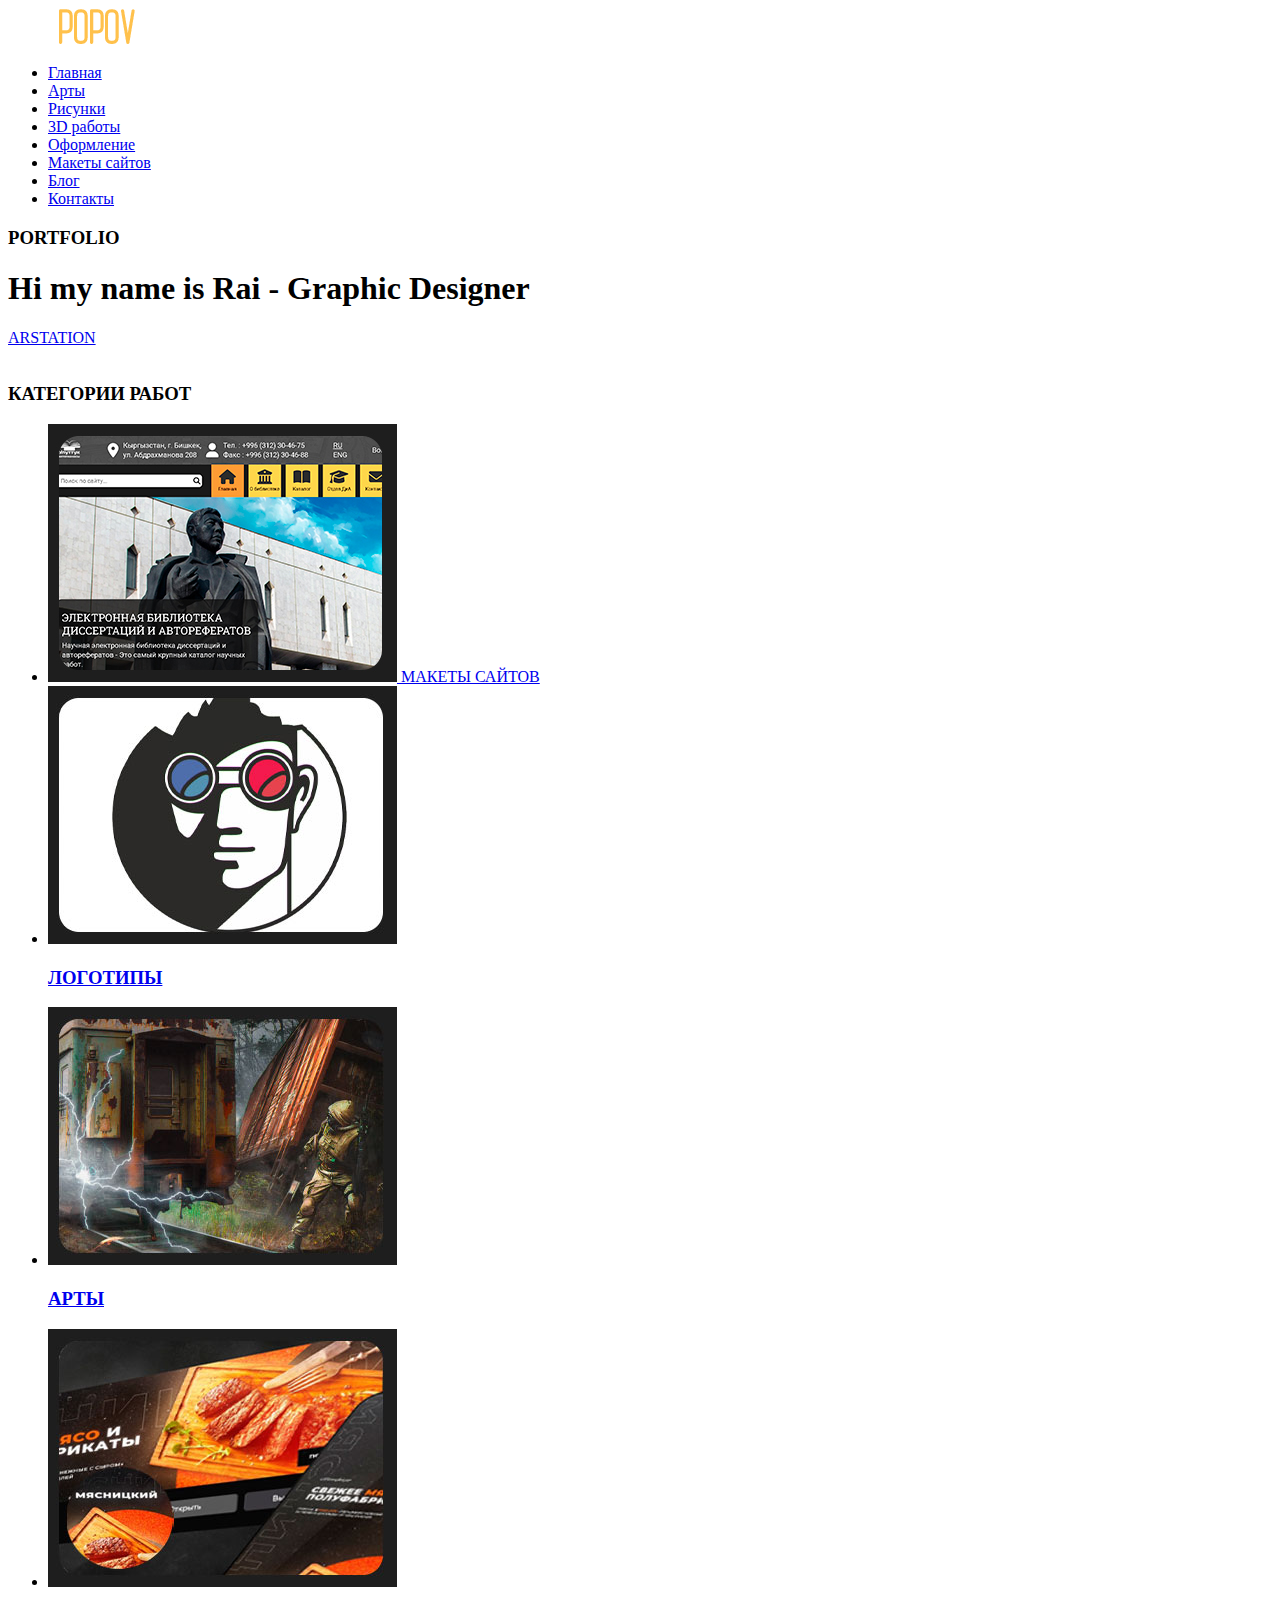
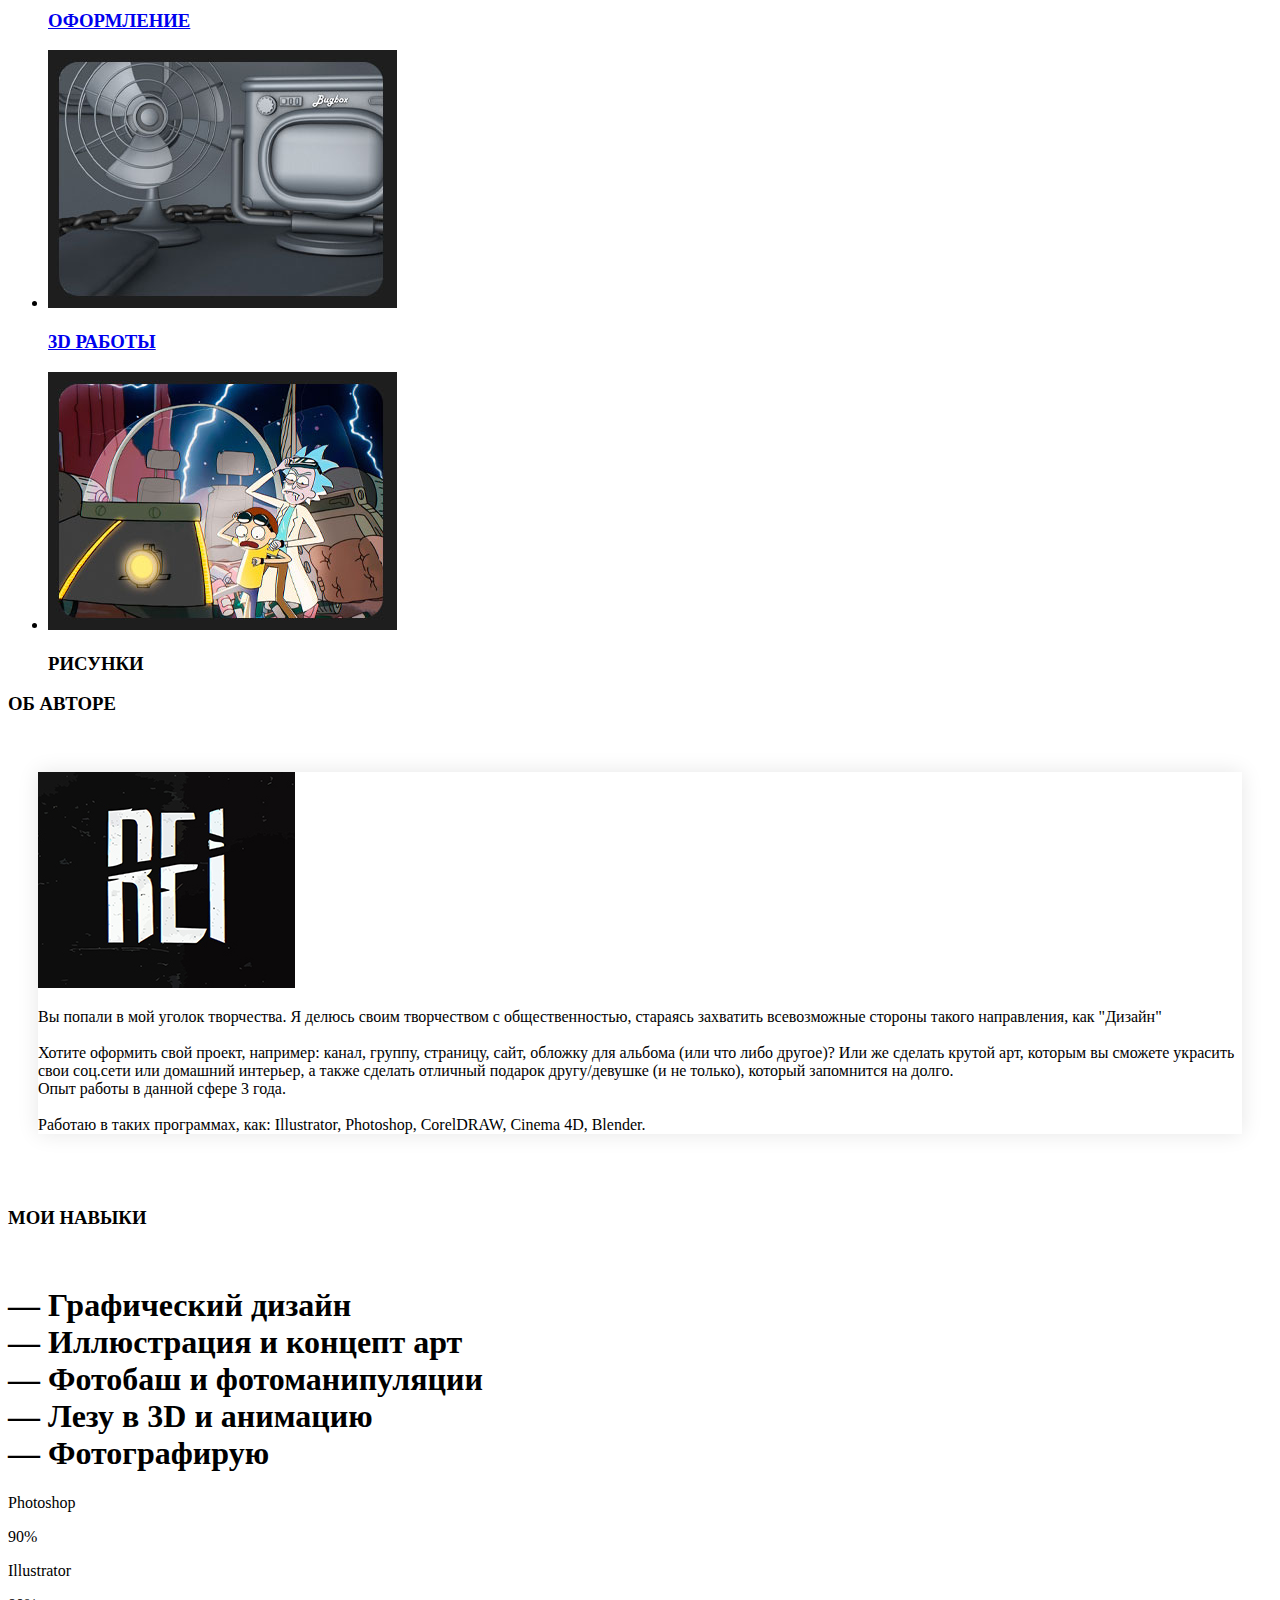
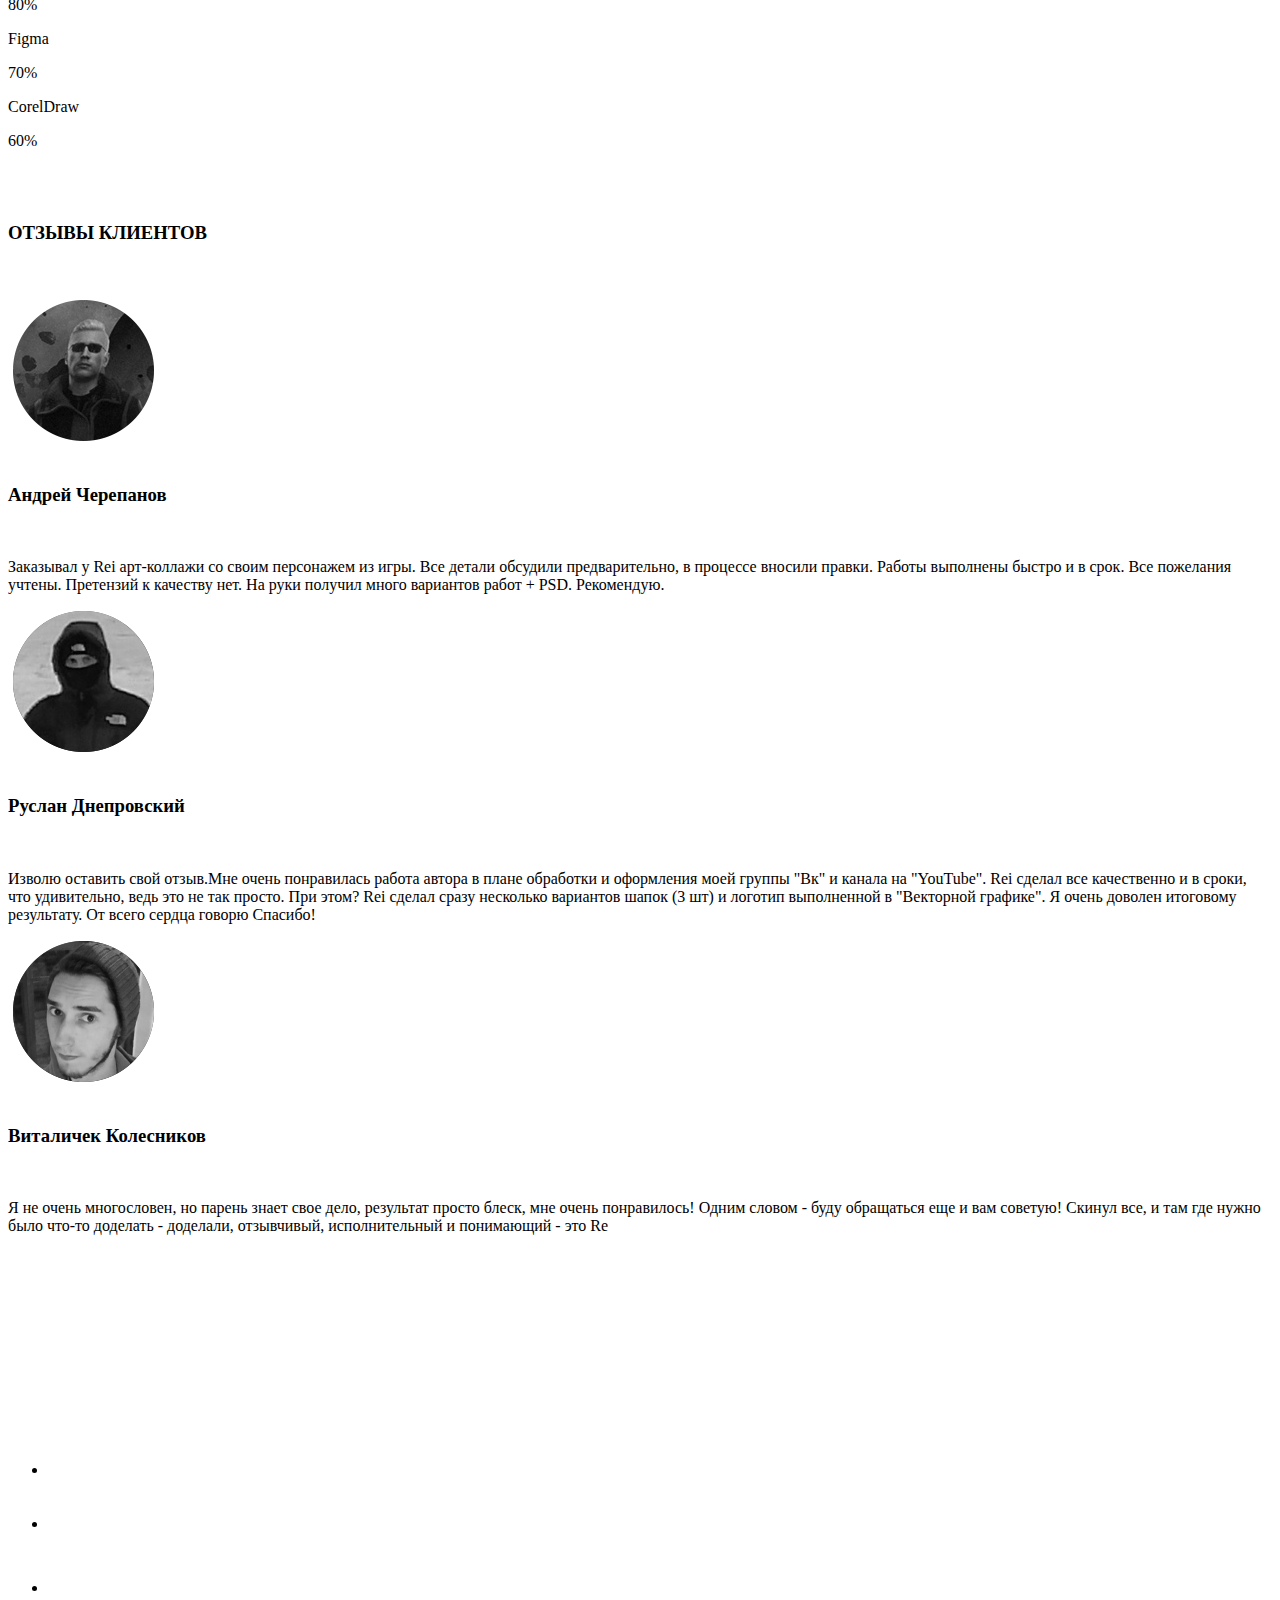
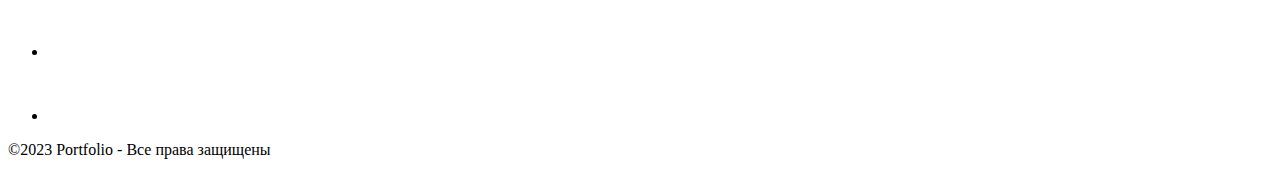
==== commit d90d9c50: "Update index.html" ====
--- a/index.html
+++ b/index.html
@@ -1,147 +1,147 @@
 <!DOCTYPE html>
-<html lang="ru">
-  <голова>
-    <мета-кодировка="UTF-8" />
+<html lang="en">
+  <head>
+    <meta charset="UTF-8" />
     <meta http-equiv="X-UA-Compatible" content="IE=edge" />
     <link rel="stylesheet" href="reset.css" />
     <link rel="stylesheet" href="style.css" />
-    <title>Адаптивный заголовок сайта</title>
-    <meta name="viewport" content="width=device-width, Initial-scale=1">
-    <meta name="портал просмотра"
-    content="width=ширина устройства, масштабируемый пользователем=нет, начальный масштаб=1,0, максимальный масштаб=1,0, минимальный масштаб=1,0">
+    <title>Adaptive header for site</title>
+    <meta name="viewport" content="width=device-width, initial-scale=1"> 
+    <meta name="viewport"
+    content="width=device-width, user-scalable=no, initial-scale=1.0, maximum-scale=1.0, minimum-scale=1.0">
 <meta http-equiv="X-UA-Compatible" content="ie=edge">
     
-  </голова>
-  <тело>
+  </head>
+  <body>
     <nav class="navbar">
-      <div class="контейнер">
+      <div class="container">
         <div class="navbar__wrap">
-          <div class="хамб">
+          <div class="hamb">
             <div class="hamb__field" id="hamb">
               <span class="bar"></span> <span class="bar"></span>
               <span class="bar"></span>
               
             </div>
           </div>
-          <div class="логотип">
+          <div class="logo">
             <img src="img/Logo/logo.png" alt="">
           </div>
           <ul class="menu" id="menu">
-            <li><a href="index.html">Создание</a></li>
-            <li><a href="art.html">Оборудование</a></li>
-            <li><a href="drawings.html">Снимок</a></li>
-            <li><a href="3d_works.html">3D-изображение</a></li>
-            <li><a href="design.html">Обзор</a></li>
-            <li><a href="layouts.html">Обзор</a></li>
-            <li><a href="blog.html">Новости</a></li>
-            <li><a href="contacts.html">Доступ</a></li>
+            <li><a href="index.html">Главная</a></li>
+            <li><a href="art.html">Арты</a></li>
+            <li><a href="drawings.html">Рисунки</a></li>
+            <li><a href="3d_works.html">3D работы</a></li>
+            <li><a href="design.html">Оформление</a></li>
+            <li><a href="layouts.html">Макеты сайтов</a></li>
+            <li><a href="blog.html">Блог</a></li>
+            <li><a href="contacts.html">Контакты</a></li>
           </ul>
         </div>
       </div>
-    </нав>
+    </nav>
     <div class="popup" id="popup"></div>
-    <!-- РџСЂРѕРґРѕР»Р¶РμРЅРёРІР°С€РµРіРѕ РєРѕРґР° .. -->
+    <!-- Продолжение вашего кода .. -->
     <script src="./script.js"></script>
   
 </html>
 
-   <!--Введение-->
-
-   <div class="введение">
-      <div class="контейнер">
+   <!--Intro-->
+
+   <div class="intro">
+      <div class="container">
          <div class="intro_inner">
-            <h3 class="span"> ПОРТФОЛИО </h3>
-            <h1 class="intro_title"> Привет, меня зовут Рай!
-               Графический дизайнер </h1>
-            <!-- <h2 class="intro_subtitle">Добавить С‡Р°С‚-GPT - СЌС‚Рѕ РїРµСЂРµХРѕРІР°СЏ С‚РμС…РЅРѕР»РѕРёС Џ РёСЃРєСѓСЃСЃС‚РІРµРЅРЅРѕРіРѕ РёРЅС‚РµР» Р»РµРєС‚Р°,
-               СЃРїРѕСЃРѕР±РЅР°СЏ РіРµРЅРµСЂРёСЂРѕРІР°С‚СЊ Р°РІС‚РѕРЅРѕРјРЅС‹Рё РєР°С‡РµСЃС‚РІРµРЅРЅС‹ Рµ РѕС‚РІРµС‚С‹ РЅР° СЂР°Р·РЅРѕРѕР±СЂР°Р·РЅС‹Рµ РІРѕРїСЂРѕС‹ На данный момент это не так.
+            <h3 class="span"> PORTFOLIO </h3>
+            <h1 class="intro_title"> Hi my name is Rai -
+               Graphic Designer </h1>
+            <!-- <h2 class="intro_subtitle">Нейросеть чат-бот GPT - это передовая технология искусственного интеллекта,
+               способная генерировать автономные и качественные ответы на разнообразные вопросы и запросы пользователей.
             </h2> -->
 
 
             
-            <a href="https://vk.com/cross_art_crossout" class="btn">АРСТАНЦИЯ </a>
+            <a href="https://vk.com/cross_art_crossout" class="btn">ARSTATION </a>
 
          </div>
 
       </div>
    </div>
 
-   <основной класс="раздел">
-      <div class="контейнер">
+   <main class="section">
+      <div class="container">
         <br />
-         <h3 class="span2"> ААААА РђР'АА </h3>
-         
-          <ul class="проекты">
-              <li класс="проект">
+         <h3 class="span2"> КАТЕГОРИИ РАБОТ </h3>
+         
+          <ul class="projects">
+              <li class="project"> 
                   <a href="./img/Content/1.jpg">
                       <img src="./img/Content/2.jpg" alt="Project img" class="project__img1">
-                      <h3<a href="#" class="project__title">АВТР™Р'</a></h3>
+                      <h3<a href="#" class="project__title">МАКЕТЫ САЙТОВ</a></h3>
                       
-                  </а>
-              </li>
-              <li класс="проект">
+                  </a>
+              </li>
+              <li class="project">
                   <a href="./img/Content/1.png">
                       <img src="./img/Content/1.jpg" alt="Project img" class="project__img1">
-                      <h3 class="project__title">Персонаж</h3>
-                  </а>
-              </li>
-              <li класс="проект">
+                      <h3 class="project__title"> ЛОГОТИПЫ</h3>
+                  </a>
+              </li>
+              <li class="project">
                   <a href="art.html">
                       <img src="./img/Content/3.jpg" alt="Project img" class="project__img1">
-                      <h3 class="project__title">АВ</h3>
-                  </а>
-              </li>
-
-              <li класс="проект">
+                      <h3 class="project__title">АРТЫ</h3>
+                  </a>
+              </li>
+
+              <li class="project">
                 <a href="./img/Content/3.jpg">
                   <img src="./img/Content/4.jpg" alt="Project img" class="project__img1">
-                  <h3 class="project__title">Добавка</h3>
-                </а>
-              </li>
-              <li класс="проект">
+                  <h3 class="project__title">ОФОРМЛЕНИЕ</h3>
+                </a>
+              </li>
+              <li class="project">
                 <a href="./img/Content/3.jpg">
                   <img src="./img/Content/5.jpg" alt="Project img" class="project__img1">
-                  <h3 class="project__title">3D РђР'АўР«</h3>
-                </а>
-              </li>
-              <li класс="проект">
+                  <h3 class="project__title">3D РАБОТЫ</h3>
+                </a>
+              </li>
+              <li class="project">
                 <a href="./img/Content/3.jpg"></a>
                   <img src="./img/Content/6.jpg" alt="Project img" class="project__img1">
-                  <h3 class="project__title">Р˜СЎРЈРќРљА</h3>
-                </а>
+                  <h3 class="project__title">РИСУНКИ</h3>
+                </a>
               </li>
 
           </ul>
       </div>
-  </главный>
+  </main>
   
 
  
 
 
-    <!--Показать список-->
-
-    <h3 class="span2"> АВР'РћР•</h3>
+    <!--Информация об авторе-->
+
+    <h3 class="span2"> ОБ АВТОРЕ</h3>
     <br />
-    <!-- Добавить библиотеку значков -->
+    <!-- Add icon library -->
     <link rel="stylesheet" href="https://cdnjs.cloudflare.com/ajax/libs/font-awesome/4.7.0/css/font-awesome.min.css">
 
 
 
-    <div class="контейнер">
+    <div class="container">
       <div class="projects2" style="padding: 20px 30px">
         <div class="news-item2">
           <img src="img/Biography/Biography1.jpg" alt="Rei" class="project__img1">
           <div class="news-content2">
             <p class="news-text3">
-              Р'С‹ РїРѕРїР°Р»ё РІ РјРѕР№ СѓРіРѕР»РѕРє С‚РІРѕС‡РµСЃС‚РІР°. РЇ РґРµР»СЃСЊ СЃРІРѕРёРј С‚РІРѕСЂС‡РµСЃС‚РІРѕРј СЃ РѕР±С‰РµСЃС‚РІРµРЅРЅРѕСЃС‚СЊСЋ, СЃС ‚Р°СЂР°СЏСЃСЊ Р·Р°С…РІР°С‚РёС‚СЊ
-              РІСЃРµРІРѕР·РјРѕР¶РЅС‹Рµ СЃС‚РѕСЂРѕРЅС‹ С‚Р°РєРѕРіРѕ РЅР°РїСЂР°РІР”МЦРЅРёСЏ, РєР°Рє "Р°Р°Р№ РЅ" <br />
+              Вы попали в мой уголок творчества. Я делюсь своим творчеством с общественностью, стараясь захватить
+              всевозможные стороны такого направления, как "Дизайн" <br />
     
-              <br />РѕС™РѕСЂРјРёС‚СЊ СЃРІРѕР№ РїСЂРѕРµРєС‚, РЅР°РїСЂРёРјРµСЂ: РєР°Р°Р, РіСЂСѓРїР їСѓ, СЃС‚СЂР°РЅРёС†Сѓ, СЃР°Р№С‚, РѕР±Р »РѕР¶РєСѓ РґР»СЏ Р°Р»СЊРѕРјР° (ЁР»Рё
-              С‡С‚Рѕ Р»РёР±Рѕ РґСЂСѓРіРѕРµ)? Новинка ЃРёС‚СЊ СЃРІРѕРё СЃРѕС†.СЃРµС‚Рё РёР» Ё РґРѕРјР°С€РЅРЁР№
-              РёРЅС‚РµСЂСЊРµСЂ, Р°С‚Р°РєР¶Рµ СЃРґРµР»Р°С‚СЊ РѕС‚Р»РёС‡РЅС‹Р№ РїРѕРґР°СЂРѕРє РґСЂСѓРіСѓ/Н РІСѓС€РєРµ (ё РЅРµ С‚РѕР»СЊРєРѕ), КєРѕС‚ РѕСЂС‹Р№ Р°РїРѕРјРЅРёС‚СЃСЏ РЅР° НґРѕР»РіРѕ.
-              <br />Новый номер 3 года. <br />
-              <br />Р°Р±РѕС‚Р°СЋ РІ С‚Р°РєРёС… РїСЂРѕРіСЂР°РјР°С…, ОФ: Illustrator, Photoshop, CorelDRAW, Cinema 4D, Blender.
+              <br />Хотите оформить свой проект, например: канал, группу, страницу, сайт, обложку для альбома (или
+              что либо другое)? Или же сделать крутой арт, которым вы сможете украсить свои соц.сети или домашний
+              интерьер, а также сделать отличный подарок другу/девушке (и не только), который запомнится на долго.
+              <br />Опыт работы в данной сфере 3 года. <br />
+              <br /> Работаю в таких программах, как: Illustrator, Photoshop, CorelDRAW, Cinema 4D, Blender.
             </p>
           </div>
         </div>
@@ -151,21 +151,21 @@
 
 
 
-<!--Получить-->
-</главный>
-
-         <h3 class="span2"> РњРћР˜ РќАђР'РљР˜ </h3>
-         <h1 класс="биография">
-         
-         <br /> — Р“СЂР°С„РёС‡РµСЃРєРёР№ РґРёР·Р°Р№РЅ
-         
-         <br />— Р˜Р»Р»СЃС‚СЂР°С†РёСЏ Рё РєРѕРЅС†РµРїС‚ Р°СЂС‚
-         
-         <br />— Р¤РѕС‚РѕР±Р°С€ Рё С„РѕС‚РѕРјР°РЅРїСѓР»СЏС†РёРё
-         
-         <br /> — Кросс 3D Р°РЅРёРјР°С†РёСЋ
-         
-         <br />— Р¤РѕС‚РѕРіСЂР°С„РёСЂСѓСЋ </h1>
+<!--Мои навыки-->
+</main>
+
+         <h3 class="span2"> МОИ НАВЫКИ </h3>
+         <h1 class="biography"> 
+         
+         <br /> — Графический дизайн
+         
+         <br />— Иллюстрация и концепт арт
+         
+         <br />— Фотобаш и фотоманипуляции
+         
+         <br />— Лезу в 3D и анимацию
+         
+         <br />— Фотографирую </h1>
 
 
 
@@ -173,17 +173,17 @@
         <div class="container9">
 
 
-     <p><font color="Black"><p>Фотошоп</p></font>
+     <p><font color="Black"><p>Photoshop</p></font>
     <div class="skills html">90%</div>
   </div>
 
   <div class="container9">
-    <p><font color="Black"><p>Иллюстратор</p></font>
+    <p><font color="Black"><p>Illustrator</p></font>
     <div class="skills css">80%</div>
   </div>
 
   <div class="container9">
-    <p><font color="Black"><p>Фигма</p></font>
+    <p><font color="Black"><p>Figma</p></font>
     <div class="skills js">70%</div>
   </div>
 
@@ -198,29 +198,29 @@
 
   <br><br><br />
 
-<!--РћС‚Р·С‹РІС‹-->
-         <h3 class="span2">ПћАўР—П'РљРўР•РќРћР' </h3>
+<!--Отзывы-->
+         <h3 class="span2"> ОТЗЫВЫ КЛИЕНТОВ </h3>
 
          
         <br><br>
 
-         <основной класс="раздел">
-          <div class="контейнер">
-            <div class="отзывы">
-              <div class="отзыв">
+         <main class="section">
+          <div class="container">
+            <div class="testimonials">
+              <div class="testimonial">
                 <div class="testimonial__image">
                 
-                  <img src="img/Reviews/Reviews1.png" alt="Клиент 1">
-                  </div>
+                  <img src="img/Reviews/Reviews1.png" alt="Customer 1">
+                  </div> 
                 
                 <div class="testimonial__info">
-                  <br> <h3 class="testimonial__name">Полный список</h3>
-                  <br> <p class="testimonial__comment">Р°РєР°Р·С‹РІР°Р» Сѓ Рей Р°СЂС‚-РєРѕР»Р°Р¶Рё СЃРѕ СЃРІРѕРёРј РїРμСЂСЃРѕР°Р¶РµРј РёР· РёРіСЂС‹.
-                    Р'СЃРµ РґРµС‚Р°Р»ё РѕР±СЃСѓРґР»Рё РїСЂРµРґРІР°СЂРёС‚РµР»СЊРЅРѕ, РІ РїСЂРѕС†РµСЃСЃРµ РІРЅРѕСЃРёР »Нет.
-                    Р°Р±РѕС‚С‹ РІС‹РїРѕР»РЅРµРЅС‹ Р±С‹СЃСЂРѕ РІ СЃСЂРѕРє. Р'СЃРµ РїРѕР¶РµР»Р°РЅРёСЏ СѓС‡С‚РµРЅС‹.
-                    РџСЂРµС‚РµРЅР·РёР№ РєР°С‡РµСЃС‚РІСѓ РЅРµС‚.
-                    РќР° СЂСѓРєРё РїРѕР»СѓС‡РёР» РјРЅРѕРіРѕ РІР°СЂР°РЅС‚РѕРІ СЂР°Р±РѕС‚ + PSD.
-                    РµРєРѕРјРµРґСѓСЋ.
+                  <br> <h3 class="testimonial__name">Андрей Черепанов</h3>
+                  <br> <p class="testimonial__comment">Заказывал у Rei арт-коллажи со своим персонажем из игры.
+                    Все детали обсудили предварительно, в процессе вносили правки.
+                    Работы выполнены быстро и в срок. Все пожелания учтены.
+                    Претензий к качеству нет. 
+                    На руки получил много вариантов работ + PSD.
+                    Рекомендую.
             
               
                     
@@ -228,32 +228,32 @@
                 </div>
               </div>
         
-              <div class="отзыв">
+              <div class="testimonial">
                 <div class="testimonial__image">
-                  <img src="img/Reviews/Reviews2.png" alt="Клиент 2">
+                  <img src="img/Reviews/Reviews2.png" alt="Customer 2">
                 </div>
                 <div class="testimonial__info">
-                   <br> <h3 class="testimonial__name">Рождение</h3>
-                  <br><p class="testimonial__comment">Полный список материалов ІРёР°СЃСЊ СЂР°Р± РѕС‚Р° Р°РІС‚РѕСЂР° РІ РїР»Р°РЅРµ РѕР±СЂР°РѕС‚РєРё Ё СІРѕСЂРјР»МцРЅРёСЏ РјРѕРµР№ РіСЂСѓРїРїС‹" А" Ё Р°Р°Р"Р° РЅР ° «Ютуб». Рей СЃРґРµР°Р” РІСЃРµ РєР°С‡РµСЃС‚РІРµРЅРЅРѕ Ё РІ СЃСЂРѕРєРё, С‡С‚Рѕ СѓРґРёРІРёС‚РμР»СЊРЅРѕ, РІР µХСЊ СЌС‚Рѕ РЅРµ С‚Р°Рє РїСЂРѕСЃС‚Рѕ.
-                    Неужто? Рей СЃСЂР°Р°Р" СЃСЂР°Р·Сѓ РЅРµСЃРєРѕР"СЊРєРѕ РІР°СЂР°РЅС‚РѕРІ С€Р°РїРѕРє (3 С€С‚) Пё Р»РѕРѕС‚РёРї РІС‹РїРѕР»РЅРµРЅРЅРѕР№ РІ "Р' РµРєС‚РѕСЂРЅРѕР№ РіСЂР°С„РєРµ". РЇ РѕС‡РµРЅСЊ РґРѕРІРѕР»РµРЅ РёС‚РѕРіРѕРІРѕРјСѓ СЂРµР·СѓР»СЊС‚Р°С‚Сѓ. РћС‚ РІСЃРµРіРѕ СЃРµСЂРґС†Р° РіРѕРІРѕСЂСЋ РЎРїР°СЃРёР±Рѕ!</p>
+                   <br> <h3 class="testimonial__name">Руслан Днепровский</h3>
+                  <br><p class="testimonial__comment">Изволю оставить свой отзыв.Мне очень понравилась работа автора в плане обработки и оформления моей группы "Вк" и канала на "YouTube". Rei сделал все качественно и в сроки, что удивительно, ведь это не так просто.
+                    При этом? Rei сделал сразу несколько вариантов шапок (3 шт) и логотип выполненной в "Векторной графике". Я очень доволен итоговому результату. От всего сердца говорю Спасибо!</p>
                 </div>
               </div>
         
-              <div class="отзыв">
+              <div class="testimonial">
                 <div class="testimonial__image">
-                  <img src="img/Reviews/Reviews3.png" alt="Клиент 3">
+                  <img src="img/Reviews/Reviews3.png" alt="Customer 3">
                 </div>
                 <div class="testimonial__info">
-                  <br> <h3 class="testimonial__name">Получить информацию </h3>
-                  <br> <p class="testimonial__comment"> РЇ РЅРµ РѕС‡РµРЅСЊ РјРЅРѕРіРѕСЃР»РѕРІРµРЅ, НЅРѕ РїР°СЂРµРЅСЊ Н·РЅР°РµС‚ СЃРІРѕРµ РґРµР »А, СЂРμР·СѓР»С‚Р°С‚ РїСЂРѕСЃС‚Рѕ Р± Ага, херня хахаха!
-                    РћРґРЅРёРј СЃР»РѕРІРѕРј - Р±СѓРґСѓ РѕР±СЂР°С‰Р°С‚СЊСЃСЏ РµС‰Рµ ё РІР°Рј СЃРѕРІРµС‚СѓСЋ!
+                  <br> <h3 class="testimonial__name">Виталичек Колесников </h3>
+                  <br>  <p class="testimonial__comment"> Я не очень многословен, но парень знает свое дело, результат просто блеск, мне очень понравилось!
+                    Одним словом - буду обращаться еще и вам советую!
                     
-                    РЎРєРёРЅСѓР" РІСЃРµ, Е С‚Р°Рј РіРґРμ РЅСѓР¶РЅРѕ Р±С‹Р"Рѕ С‡С‚Рѕ-С‚Рѕ НґРѕРґРμР°С‚СЊ - Н Р»Р°Р»Рё, РѕС‚Р· С‹РІС‡РёРІС‹Р№, РёСЃРїРѕР»РЅРёС‚РµР»СЊРЅС‹Р№ РїРѕРЅРёРјР°С‰РёР№ - ​​СЌС‚Рѕ Re</p>
+                    Скинул все, и там где нужно было что-то доделать - доделали, отзывчивый, исполнительный и понимающий - это Re</p>
                 </div>
               </div>
             </div>
           </div>
-        </главный>
+        </main>
 
 
 
@@ -271,34 +271,34 @@
         <br><br><br>
 
 
-<!--Добавлено-->
+<!--Подвал сайта-->
   <footer class="footer">
-   <div class="контейнер">
+   <div class="container">
        <div class="footer__wrapper">
 
-<!--Первый-->
-        <голова>
+<!--Подпись-->
+        <head>
           <link rel="stylesheet" type="text/css" href="styles.css">
-        </голова>
-        <тело>
+        </head>
+        <body>
           <div class="centered-container">
-            <img src="img/Podpis/Pod.png" alt="Ваше изображение">
-          </div>
-
-
-
-
-
-<!--С† Р˜РєРѕРЅРё-->
+            <img src="img/Podpis/Pod.png" alt="Your Image">
+          </div>
+
+
+
+
+
+<!--Соц Иконки-->
            <ul class="social">
                <li class="social__item"><a href="#!"><img src="./img/Icons/iconka1.png" alt="Link"></a></li >
-               <li class="social__item"><a href=" https://vk.com/reipopov"><img src="./img/Icons/iconka2.png" alt="Link"></a>< /ли>
+               <li class="social__item"><a href=" https://vk.com/reipopov"><img src="./img/Icons/iconka2.png" alt="Link"></a></li>
                <li class="social__item"><a href="#!"><img src="./img/Icons/iconka3.png" alt="Link"></a></li>
                <li class="social__item"><a href="#!"><img src="./img/Icons/iconka4.png" alt="Link"></a></li>
                <li class="social__item"><a href="#!"><img src="./img/Icons/iconka5.png" alt="Link"></a></li>
            </ul>
-           <div class="авторское право">
-               <p>©2023 Портфолио - Нравится</p>
+           <div class="copyright">
+               <p>©2023 Portfolio - Все права защищены</p>
                
            </div>
        </div>
@@ -312,6 +312,6 @@
 
 
 
-</тело>
+</body>
 
 </html>--- a/style.css
+++ b/style.css
@@ -1,1484 +1,1681 @@
-body {
-    margin: 0;
-    font-family: 'Raleway', 'sans-serif';
-    font-size: 14px;
-    color: #ffffff;
-
-}
-
-*,
-*:before,
-*::after {
-    box-sizing: border-box;
-}
-/* Отсуствие маркеров===================================*/
-li {
-    display: inline-block;
-  }
-
-
-
-a, u {
-    text-decoration: none;
-  }
-
-h1,
-h2,
-h3,
-h4,
-h5,
-h6 {
-    margin: 0;
-}
-
-p {
-    margin: 0 0 10px;
-}
-
-/* Container===================================*/
-.container {
-    width: 100%;
-    max-width: 1170px;
-    margin: 0 auto;
-}
-
-/* Header===================================*/
-.header {
-    width: 100%;
-    height: 100px;
-    position: absolute;
-    top: 0;
-    left: 0;
-    z-index: 1000;
-    height: 100px;
-    background-color: #181818;
-    
-}
-
-.header__inner {
-    display: flex;
-    justify-content: space-between;
-    align-items: center;
-    padding: 35px 0;
-  
-
-}
-
-/* Nav===================================*/
-.nav {
-    display: flex;
-    font-size: 15px;
-    font-weight: 700;
-    text-transform: uppercase;
-    
-}
-
-.nav__link {
-    margin-left: 20px;
-    color: #fff;
-    text-decoration: none;
-    opacity: 0.75;
-}
-
-.nav__link:first-child {
-    margin-left: 0%;
-}
-
-.nav__link:hover {
-    opacity: 100;
-    text-decoration: underline;
-    color: #ffb13d;
-    transition: opacity .1s linear;
-    text-decoration: none;
-}
-
-
-/* Интро главной ===================================*/
-.intro {
-    display: flex;
-    flex-direction: column;
-    justify-content: center;
-    height: 900px;
-    padding: 100px; /* Была ошибка в написании: 100x -> 100px */
-    background: url("img/Intro/intro.JPG") center no-repeat;
-    background-size: cover; /* Автоматическое масштабирование изображения */
-    width: 100%; /* Ширина контейнера будет равна 100% */
-    padding: 200px 0;
-  }
-/* Интро страницы Арт===================================*/
-  .intro_art {
-    display: flex;
-    flex-direction: column;
-    justify-content: center;
-    align-items: center; /* Чтобы текст был по центру по горизонтали */
-    height: 600px; /* Была ошибка в написании: 600x -> 600px */
-    padding: 130px 0; /* Отступы сверху и снизу по 40 пикселей */
-    background: url("img/intro_art/intro_art1.jpg") center no-repeat;
-    background-size: cover; /* Автоматическое масштабирование изображения */
-    width: 100%; /* Ширина контейнера будет равна 100% */
-  }
-  
-  .intro_art .text-container {
-    text-align: center; /* Выравниваем текст по центру */
-  }
-  /* Добавим медиа-запросы для адаптивности */
-  @media (max-width: 930px) {
-    /* Изменение высоты баннера при ширине экрана менее 930px */
-    .intro_art  {
-        height: 350px; /* Уменьшим высоту баннера на 350px */
-    }
-}
-  
-
-
-
-
-
-/* Интро страницы Макетов ux===================================*/
-.intro_maketux {
-    display: flex;
-    flex-direction: column;
-    justify-content: center;
-    align-items: center; /* Чтобы текст был по центру по горизонтали */
-    height: 600px; /* Была ошибка в написании: 600x -> 600px */
-    padding: 130px 0; /* Отступы сверху и снизу по 40 пикселей */
-    background: url("img/Intro_maketux/intro_maketux.jpg") center no-repeat;
-    background-size: cover; /* Автоматическое масштабирование изображения */
-    width: 100%; /* Ширина контейнера будет равна 100% */
-  }
-  
-  .intro_art .text-container {
-    text-align: center; /* Выравниваем текст по центру */
-  }
-  /* Добавим медиа-запросы для адаптивности */
-  @media (max-width: 930px) {
-    /* Изменение высоты баннера при ширине экрана менее 930px */
-    .intro_maketux {
-        height: 350px; /* Уменьшим высоту баннера на 350px */
-    }
-}
-  
-
-
-
-
-
-
-
-
-
-
-
-
-
-
-
-/* Интро страницы рисунков===================================*/
-  .intro_drawings {
-    display: flex;
-    flex-direction: column;
-    justify-content: center;
-    align-items: center; /* Чтобы текст был по центру по горизонтали */
-    height: 600px; /* Была ошибка в написании: 600x -> 600px */
-    padding: 130px 0; /* Отступы сверху и снизу по 40 пикселей */
-    background: url("img/intro_drawings/intro_drawings1.jpg") center no-repeat;
-    background-size: cover; /* Автоматическое масштабирование изображения */
-    width: 100%; /* Ширина контейнера будет равна 100% */
-  }
-  
-  .intro_drawings .text-container {
-    text-align: center; /* Выравниваем текст по центру */
-  }
-
-  /* Добавим медиа-запросы для адаптивности */
-@media (max-width: 930px) {
-    /* Изменение высоты баннера при ширине экрана менее 930px */
-    .intro_drawings {
-        height: 350px; /* Уменьшим высоту баннера на 350px */
-    }
-}
-
-
-  
-/* Интро страницы контакты===================================*/
-.intro_contact {
-    display: flex;
-    flex-direction: column;
-    justify-content: center;
-    align-items: center; /* Чтобы текст был по центру по горизонтали */
-    height: 600px; /* Была ошибка в написании: 600x -> 600px */
-    padding: 130px 0; /* Отступы сверху и снизу по 40 пикселей */
-    background: url("img/intro_contact/intro_contact1.jpg") center no-repeat;
-    background-size: cover; /* Автоматическое масштабирование изображения */
-    width: 100%; /* Ширина контейнера будет равна 100% */
-  }
-  
-  .intro_contact .text-container {
-    text-align: center; /* Выравниваем текст по центру */
-  }
-
-/* Добавим медиа-запросы для адаптивности */
-@media (max-width: 930px) {
-    /* Изменение высоты баннера при ширине экрана менее 930px */
-    .intro_contact{
-        height: 350px; /* Уменьшим высоту баннера на 350px */
-    }
-}
-
-/* Интро страницы 3Д===================================*/
-.intro_3d {
-    display: flex;
-    flex-direction: column;
-    justify-content: center;
-    align-items: center; /* Чтобы текст был по центру по горизонтали */
-    height: 600px; /* Была ошибка в написании: 600x -> 600px */
-    padding: 130px 0; /* Отступы сверху и снизу по 40 пикселей */
-    background: url("img/intro_3d/intro_3d.jpg") center no-repeat;
-    background-size: cover; /* Автоматическое масштабирование изображения */
-    width: 100%; /* Ширина контейнера будет равна 100% */
-  }
-  
-  .intro_contact .text-container {
-    text-align: center; /* Выравниваем текст по центру */
-  }
-
-/* Добавим медиа-запросы для адаптивности */
-@media (max-width: 930px) {
-    /* Изменение высоты баннера при ширине экрана менее 930px */
-    .intro_3d {
-        height: 350px; /* Уменьшим высоту баннера на 350px */
-    }
-}
-
-
-  
-  
-
-/* Интро страницы рисунков===================================*/
-.intro_news1 {
-    display: flex;
-    flex-direction: column;
-    justify-content: center;
-    align-items: center; /* Чтобы текст был по центру по горизонтали */
-    height: 250px; /* Была ошибка в написании: 600x -> 600px */
-    padding: 130px 0; /* Отступы сверху и снизу по 40 пикселей */
-    background: url("img/intro_news1/intro_news1.png") center no-repeat;
-    background-size: cover; /* Автоматическое масштабирование изображения */
-    width: 100%; /* Ширина контейнера будет равна 100% */
-  }
-  
-  .intro_news1 .text-container {
-    text-align: center; /* Выравниваем текст по центру */
-  }
-
-
-
-
-
-
-
-
-/* Интро страницы Блог =================================== */
-.intro_blog {
-    display: flex;
-    flex-direction: column;
-    justify-content: center;
-    align-items: center;
-    height: 600px;
-    padding: 130px 0;
-    background: url("img/intro_3d/intro_3d.jpg") center no-repeat;
-    background-size: cover;
-    width: 100%;
-}
-
-.intro_blog .container {
-    text-align: center;
-}
-
-/* Добавим медиа-запросы для адаптивности */
-@media (max-width: 930px) {
-    /* Изменение высоты баннера при ширине экрана менее 930px */
-    .intro_blog {
-        height: 350px; /* Уменьшим высоту баннера на 350px */
-    }
-}
-
-
-/* Интро страницы UX =================================== */
-.intro_ux {
-    display: flex;
-    flex-direction: column;
-    justify-content: center;
-    align-items: center;
-    height: 600px;
-    padding: 130px 0;
-    background: url("img/intro_3d/intro_3d.jpg") center no-repeat;
-    background-size: cover;
-    width: 100%;
-}
-
-.intro_blog .container {
-    text-align: center;
-}
-
-/* Добавим медиа-запросы для адаптивности */
-@media (max-width: 930px) {
-    /* Изменение высоты баннера при ширине экрана менее 930px */
-    .intro_ux {
-        height: 350px; /* Уменьшим высоту баннера на 350px */
-    }
-}
-
-
-
-
-/* Интро страницы Блог =================================== */
-.intro_ux1 {
-    display: flex;
-    flex-direction: column;
-    justify-content: center;
-    align-items: center;
-    height: 600px;
-    padding: 130px 0;
-    background: url("img/intro_uxwebsite1\ эки\ дос/intro_drawings1.jpg") center no-repeat;
-    background-size: cover;
-    width: 100%;
-}
-/* Добавим медиа-запросы для адаптивности */
-@media (max-width: 930px) {
-    /* Изменение высоты баннера при ширине экрана менее 930px */
-    .intro_ux1 {
-        height: 350px; /* Уменьшим высоту баннера на 350px */
-    }
-}
-
-
-
-   /* Биография на главной "Обо мне"===================================*/
-
-  .biography {
-    
-    font-size: 16px; /* Размер текста */
-    color: black; /* Цвет текста */
-    font-family: 'Roboto', sans-serif; /* Шрифт Roboto или аналогичный */
-    
-    /* Другие свойства, если необходимо */
-    width: 100%;
-    margin: 0 auto;
-    width: 100%;
-    max-width: 1170px;
-    margin: 0 auto;
-    
-
-  }
-
-  
-  
-
-  .biography2 {
-    
-    font-size: 16px; /* Размер текста */
-    color: black; /* Цвет текста */
-    font-family: 'Roboto', sans-serif; /* Шрифт Roboto или аналогичный */
-    
-    /* Другие свойства, если необходимо */
-    width: 100%;
-    margin: 0 auto;
-    width: 100%;
-    max-width: 1170px;
-    margin: 0 auto;
-    padding: 10px 10px 10px;
-    
-    
-
-  }
-  .otstupy-izobrazheniye-slevo img {
-    float: left;
-    padding: 0 18px 18px 0;
-    }
-
-
-
-
- 
-
-
-
-/* Мои скилы в программах */
-.skills {
-    text-align: right; /* Выравниваем текст по правому краю */
-    padding-right: 20px; /* Добавляем правый отступ */
-    line-height: 40px; /* Устанавливаем высоту строки для вертикального выравнивания текста внутри полосы навыка и расширения высоты контейнера */
-    color: white; /* Цвет текста белый */
-}
-
-/* Каждый навык со своими стилями и закругленными углами */
-.html {
-    width: 90%;
-    background-color: #1f1f1f; /* Зеленый цвет фона */
-    border-radius: 20px; /* Закругление углов на 20px */
-}
-
-.css {
-    width: 80%;
-    background-color: #1f1f1f; /* Синий цвет фона */
-    border-radius: 20px; /* Закругление углов на 20px */
-}
-
-.js {
-    width: 70%;
-    background-color: #303030; /* Красный цвет фона */
-    border-radius: 20px; /* Закругление углов на 20px */
-}
-
-.php {
-    width: 60%;
-    background-color: #303030; /* Темно-серый цвет фона */
-    border-radius: 20px; /* Закругление углов на 20px */
-}
-  
-  
-
-
-
-/* Прямоугольник===================================*/
-.intro_inner {
-    width: 100%;
-    max-width: 970px;
-    margin: 0 auto;
-    text-align: center;
-}
- 
-.intro_title {
-    margin: 0 0 30px;
-    font-family: 'Open Sans', Sans-serif;
-    font-size: 30px;
-    line-height: 1.1;
-    color: #fff;
-    font-weight: 700;
-    text-transform: uppercase;
-    text-align: center;
-    
-}
-
-
-/* Button===================================*/
-.btn {
-    display: inline-block;
-    background: #ffb13d;
-    color: rgb(43, 43, 43);
-    padding: 1rem 1.1rem;
-    text-decoration: none;
-    border-radius: 4px;
-    text-decoration: none;
-
-
-    
-}
-
-
-/* Feature===================================*/
-.features {
-    display: flex;
-    flex-wrap: wrap;
-    margin: 100px 0;
-}
-
-.features_item {
-    padding: 0 20px;
-    width: 33.33333%;
-    margin:25px 0 ;
-
-    text-align: center;
-    color: #000; 
-}
-
-.features_icon{
-    margin-bottom: 25px;
-
-}
-
-.features_title{
-    margin-bottom: 20px;
-    font-size: 14px;
-    color:  #2d3033;
-    font-weight: 700;
-    text-transform:uppercase ;
- 
-}
- 
-.features_text{
-     font-size:14px;
-     line-height: 1.5;
-     color: #6c7279
-
-}
-
-/* Добавим медиа-запрос БЛОКА */
-.span {
-    margin: 0 0px 30px;
-    margin-top: 30px;
-    font-family: 'Open Sans', Sans-serif;
-    font-size: 100px;
-    line-height: 1.1;
-    color: #fff;
-    font-weight: 700;
-    text-transform: uppercase;
-    text-align: center;
-    width: 100%;
-    max-width: 1170px;
-    margin: 0 auto;
-}
-
-/* Добавим медиа-запрос для адаптивности */
-@media (max-width: 930px) {
-    .span {
-        font-size: 50px; /* Изменяем размер шрифта на 20px при ширине экрана менее 500px */
-    }
-}
-
-
-
-
-.span2{
-    margin: 0 0 30px;
-    margin-top: 30px;
-    font-family: 'Open Sans', Sans-serif;
-    font-size: 50px;
-    line-height: 1.1;
-    color: #111111;
-    font-weight: 700;
-    text-transform: uppercase;
-    text-align: center;
-    
-
-}
-
-
-.intro_title1 {
-    margin: 0 0 30px;
-    font-family: 'Open Sans', Sans-serif;
-    font-size: 30px;
-    line-height: 1.1;
-    color: rgb(0, 0, 0);
-    font-weight: 700;
-    text-transform: uppercase;
-    text-align: center;
-
-
-}
-
-
-
-/* Projects по категориям */
-
-.projects {
-    display: flex;
-    justify-content: center;
-    flex-wrap: wrap;
-    column-gap: 10px;
-    row-gap: 30px;
-    padding: 20px 20px;
-}
-
-.project {
-    max-width: 350px;
-    background-color: var(--project-card-bg);
-    box-shadow: var(--box-shadow);
-    border-radius: 10px;
-    margin: 0 5px; /* Добавляем отступ по бокам (10px) */
-    box-shadow: 0px 2px 4px rgba(5, 5, 5, 0.2);
-    /* время появления тени */
-    transition: box-shadow 0.5s;
-}
-
-.project:hover {
-    /* тень при наведении */
-    box-shadow: 0px 6px 15px rgba(5, 5, 5, 0.2);
-}
-
-.project__img1 {
-    border-radius: 15px;
-    display: block;
-    margin: 0 auto; /* Центрировать изображение по горизонтали */
-    margin-top: 0px; /* Добавить верхний отступ для выравнивания по тексту */
-}
-
-.project__title {
-    padding: 15px 20px 25px;
-    font-weight: 700;
-    font-size: 24px;
-    line-height: 1.3;
-    color: var(--project-card-text);
-    text-align: center;
-    color: #000000; /* Изначальный цвет текста (черный) */
-    text-decoration: none;
-    margin-top: 10px;
-    margin-bottom: 10px;
-    display: flex;
-    justify-content: center;
-    flex-wrap: wrap;
-    column-gap: 10px;
-    row-gap: 10px;
-}
-
-.project__title:hover {
-    color: #ffb62f; /* Цвет текста при наведении (красный) */
-    text-decoration: none !important; /* Убираем подчеркивание при наведении */
-}
-
-/* Project details */
-
-.project-details {
-    
-    
-    margin: 0 auto;
-    max-width: 865px;
-    display: flex;
-    flex-direction: column;
-    align-items: center;
-    text-align: center;
-    
-}
-
-.project-details__cover {
-    max-width: 100%;
-    margin-bottom: 40px;
-    box-shadow: 0px 15px 35px rgba(0, 0, 0, 0.25);
-    border-radius: 50px;
-    width: 60px;
-    
-}
-
-.project-details__desc {
-    
-    margin-bottom: 30px;
-    font-weight: 700;
-    font-size: 24px;
-    line-height: 1.3;
-}
-
-
-
-/* Content list */
-.content-list {
-    margin: 0 auto;
-    max-width: 570px;
-    display: flex;
-    flex-direction: column;
-    align-items: center;
-    row-gap: 40px;
-    text-align: center;
-    
-}
-
-.content-list a {
-    color: var(--accent);
-}
-
-.content-list__item {
-    font-size: 18px;
-    line-height: 1.5;
-}
-
-.content-list__item p + p {
-    margin-top: 0.5em;
-}
-
-
-
-
-
-/* Новостной блок */
-.news-item {
-    display: flex;
-    align-items: flex-start; /* Align items to the top */
-    margin-bottom: 20px; /* Add some space between news items */
-    background-color: #fff;
-    border-radius: 10px;
-    box-shadow: 0 0 20px rgba(0, 0, 0, 0.1);
-    padding: 20px;
-}
-/* Добавим медиа-запросы для адаптивности */
-@media (max-width: 500px) {
-    /* Изменение стилей для блока при ширине экрана менее 768px */
-    .news-content {
-        display: block; /* Сделаем блок столбцовым для мобильных устройств */
-        padding: 10px; /* Уменьшим отступы */
-    }
-}
-@media (max-width: 500px) {
-    /* Изменение стилей для блока при ширине экрана менее 768px */
-    .news-content2 {
-        display: block; /* Сделаем блок столбцовым для мобильных устройств */
-        padding: 10px; /* Уменьшим отступы */
-    }
-}
-
-
-
-
-
-
-.news-item .project__img {
-    border-radius: 15px;
-    margin-right: 20px; /* Adjust the margin between image and text */
-    max-width: 200px; /* Adjust the maximum width of the image */
-}
-
-.news-item .news-content {
-    flex: 1;
-    margin-left: 10px; /* Add left margin to create space between image and text */
-}
-
-.news-item .project__title2 {
-    font-weight: 700;
-    font-size: 24px;
-    line-height: 1.3;
-    margin-bottom: 10px;
-    text-decoration: none;
-    color: #000000;
-}
-
-.news-item .news-text {
-    font-weight: 400;
-    font-size: 16px;
-    line-height: 1.5;
-    color: #000000;
-    margin-bottom: 10px; /* Add some space below the description */
-}
-
-.news-item .read-more-button {
-    background-color: #000;
-    color: #fff;
-    padding: 10px 20px;
-    border: none;
-    border-radius: 5px;
-    cursor: pointer;
-}
-
-.news-item .read-more-button:hover {
-    background-color: #252525; /* Light gray on hover */
-}
-
-
-/* Apply styles for screens with a maximum width of 900px */
-@media (max-width: 900px) {
-    .news-item {
-        flex-direction: column;
-        align-items: flex-start; /* Align items to the top */
-    
-        }
-        .news-item {
-            align-items: center; /* Align items to the center */
-        }
-    }
-
-
-
-    .news-item .project__img {
-        margin-bottom: 10px; /* Add some space below the image */
-        margin-right: 0; /* Remove margin to image */
-    }
-
-
-
-
-
-
-
-
-
-
-
-
-
-/* box с тенью для uxweb */
-.ux {
-    display: flex;
-    align-items: flex-start;
-    margin-bottom: 20px;
-    background-color: #fff;
-    border-radius: 10px;
-    box-shadow: 0 0 20px rgba(0, 0, 0, 0.1);
-    padding: 25px;
-    max-width: 100%; /* Максимальная ширина изображения равна ширине контейнера */
-    height: auto; /* Позволяет изображению сохранять пропорции при уменьшении ширины */
-}
-.ux.project__img {
-    border-radius: 10px;
-    margin-right: 10px; /* Adjust the margin between image and text */
-    max-width: 1100px; /* Adjust the maximum width of the image */
-    display: flex;
-    align-items: flex-start; /* Align items to the top */
-    padding: 25px;
-    
-    max-width: 100%;
-    height: auto;
-}
-
-.ux .news-content {
-    flex: 1;
-    margin-left: 10px; /* Add left margin to create space between image and text */
-}
-
-.ux .project__title2 {
-    font-weight: 700;
-    font-size: 24px;
-    line-height: 1.3;
-    margin-bottom: 10px;
-    text-decoration: none;
-    color: #000000;
-}
-
-.ux .news-text {
-    font-weight: 400;
-    font-size: 16px;
-    line-height: 1.5;
-    color: #000000;
-    margin-bottom: 10px; /* Add some space below the description */
-}
-
-
-
-
-
-
-
-
-
-
-
-
-
-
-
-
-
-
-
-
-
-
-
-
-
-
-
-
-/* Content list */
-
-.content-list2 {
-    margin: 0 auto;
-    max-width: 570px;
-    display: flex;
-    flex-direction: column;
-    align-items: center;
-    row-gap: 40px;
-    text-align: center;
-    
-}
-
-.content-list2 a {
-    color: var(--accent);
-}
-
-.content-list__item2 {
-    font-size: 18px;
-    line-height: 1.5;
-}
-
-.content-list__item2 p + p {
-    margin-top: 0.5em;
-}
-
-
-
-
-
-
-
-
-
-
-
-/* Contacts*/
-
-body5 {
-    font-family: Arial, sans-serif;
-    display: flex;
-    justify-content: center;
-    align-items: center;
-    height: 100vh;
-    margin: 0;
-    background-color: #ffffff;
-}
-
-.container5 {
-    width: 70%;
-    max-width: 800px;
-    margin: 0 auto; /* Центрирование контейнера */
-    padding: 30px;
-    background-color: #fff;
-    border-radius: 10px;
-    box-shadow: 0 0 20px rgba(0, 0, 0, 0.1);
-}
-
-.container5 h2 {
-    text-align: center;
-    margin-bottom: 20px;
-}
-
-.contact-form label {
-    display: block;
-    margin-bottom: 5px;
-}
-
-.contact-form input, 
-.contact-form textarea {
-    width: calc(100% - 20px); /* Учитываем отступы */
-    padding: 10px;
-    margin-bottom: 15px;
-    border: 1px solid #ccc;
-    border-radius: 5px;
-    display: block;
-    box-sizing: border-box; /* Учитываем отступы и границы в общей ширине элемента */
-    box-shadow: 0 2px 5px rgba(0, 0, 0, 0.1); /* Воздушные тени */
-}
-
-.contact-form button {
-    padding: 10px 20px;
-    border: none;
-    border-radius: 5px;
-    background-color: #0f0f0f;
-    color: #fff;
-    font-size: 16px;
-    cursor: pointer;
-    display: block;
-    width: 100%; /* Занимает всю доступную ширину */
-}
-
-.contact-form button:hover {
-    background-color: #333333;
-}
-
-
-/* Add styles for the social icons */
-.social-icons {
-    display: flex;
-    justify-content: flex-start;
-    margin-bottom: 20px;
-}
-
-.social-icons a {
-    font-size: 24px;
-    margin-right: 10px;
-    color: #000; /* Adjust the color as needed */
-    text-decoration: none;
-}
-
-.social-icons a:hover {
-    color: #ffd13a; /* Light gray on hover */
-}
-
-
-/* Биография "Обо мне" */
-.news-item2 {
-    display: flex;
-    align-items: flex-start; /* Align items to the top */
-    margin-bottom: 20px; /* Add some space between news items */
-    background-color: #fff;
-    border-radius: 10px;
-    box-shadow: 0 0 20px rgba(0, 0, 0, 0.1);
-    padding: 20px;
-}
-
-.news-item2 .project__img2 {
-    border-radius: 15px;
-    margin-right: 20px; /* Adjust the margin between image and text */
-    max-width: 200px; /* Adjust the maximum width of the image */
-}
-
-.news-item2 .news-content2 {
-    flex: 1;
-    margin-left: 10px; /* Add left margin to create space between image and text */
-}
-
-.news-item2 .project__title2 {
-    font-weight: 700;
-    font-size: 24px;
-    line-height: 1.3;
-    margin-bottom: 10px;
-    text-decoration: none;
-    color: #000000;
-}
-
-.news-item2 .news-text2 {
-    font-weight: 400;
-    font-size: 16px;
-    line-height: 1.5;
-    color: #000000;
-    margin-bottom: 10px; /* Add some space below the description */
-}
-
-.news-item2 .read-more-button {
-    background-color: #000;
-    color: #fff;
-    padding: 10px 20px;
-    border: none;
-    border-radius: 5px;
-    cursor: pointer;
-}
-
-.news-item2 .read-more-button:hover {
-    background-color: #252525; /* Light gray on hover */
-}
-
-/* Добавим медиа-запрос для адаптивности */
-@media (max-width: 700px) {
-    /* Изменение порядка отображения элементов при ширине экрана менее 700px */
-    .news-item2 {
-        flex-direction: column; /* Изменяем направление блока на столбцовое */
-    }
-
-    .news-item2 .project__img2 {
-        margin-bottom: 10px; /* Отступ между изображением и текстом */
-        max-width: 100%; /* Изображение будет занимать всю ширину блока */
-    }
-}
-/* Добавим медиа-запрос для адаптивности */
-
-
-
-
-
-/* Новость 1 в Блоге */
-
-    .header {
-        text-align: center;
-        text-transform: uppercase;
-        color: black;
-        font-size: 16px;
-      }
-      
-      .text {
-        color: black;
-        font-size: 16px;
-      }
-
-    
-    
-      h3 {
-        color: black; /* Устанавливаем черный цвет текста */
-      }
- 
-
-
-
-
-/* Отступ для social-icons */
-.social-icons {
-    display: flex;
-    justify-content: center; /* Центрируем иконки */
-    margin-bottom: 20px;
-}
-
-.social-icons a {
-    font-size: 24px;
-    margin: 0 5px; /* Добавляем отступ между иконками */
-    color: #000;
-    text-decoration: none;
-}
-
-.social-icons a:hover {
-    color: #ffd13a;
-}
-
-
-/* Make the links transparent */
-.biography a {
-    opacity: 0.3;
-    transition: opacity 0.3s ease;
-}
-
-/* Change the opacity on hover */
-.biography a:hover {
-    opacity: 1;
-}
-
-
-
-
-/* Style the links */
-.biography a {
-    color: #8f8f8f; /* Light gray color */
-    transition: color 0.3s ease;
-}
-
-/* Change the color on hover */
-.biography a:hover {
-    color: rgb(255, 195, 82); /* Blue color on hover */
-}
-
-/* Rest of your CSS styles... */
-
-
-/* Медиа-запрос для адаптации стилей на маленьких экранах (мобильные устройства) */
-@media (max-width: 767px) {
-    .container5 {
-        width: 90%;
-    }
-}
-
-
-
-
-/* Стили для блоков с отзывами */
-.testimonials {
-    display: flex;
-    justify-content: space-between;
-    flex-wrap: wrap; /* Разрешить перенос блоков на новую строку */
-    margin: -20px; /* Отрицательный отступ, чтобы компенсировать положительный отступ внутри блока отзыва */
-}
-
-.testimonial {
-    width: 350px; /* Фиксированная ширина блока отзыва (больше 950px) */
-    height: 500px; /* Фиксированная высота блока отзыва (больше 950px) */
-    background-color: #fff;
-    border-radius: 10px;
-    padding: 20px;
-    box-shadow: 0px 2px 4px rgba(5, 5, 5, 0.2);
-    /* Box shadow для "плавающего" эффекта */
-    display: flex;
-    flex-direction: column;
-    align-items: center;
-    margin: 20px; /* Отступ между блоками */
-}
-
-/* Медиа-запрос для адаптивности при ширине экрана менее 950px */
-@media (max-width: 950px) {
-    .testimonial {
-        width: 350px; /* Фиксированная ширина блока отзыва при адаптации (менее 950px) */
-        height: 500px; /* Фиксированная высота блока отзыва при адаптации (менее 950px) */
-        margin: 20px auto; /* Центрирование блоков по горизонтали и отступ между блоками */
-    }
-}
-
-/* Стили для изображения, имени и информации внутри блока отзыва (можете оставить как есть) */
-.testimonial__image img {
-    width: 100%;
-    border-radius: 50%;
-    margin-bottom: 5px;
-}
-
-.testimonial__name {
-    font-size: 20px;
-    font-weight: bold;
-    margin-bottom: 5px;
-    background-color: #ebebeb;
-    border-radius: 10px; /* Добавлено свойство для закругления краев */
-    padding: 5px 10px; /* Добавлен отступ для имени */
-}
-
-.testimonial__info {
-    text-align: center;
-}
-
-.testimonial__comment {
-    font-size: 16px;
-    color: #666;
-}
-
-
-
-
-.image-container {
-    cursor: pointer;
-}
-
-.image-container img {
-    max-width: 100%;
-    max-height: 100%;
-}
-
-.image-container.fullscreen {
-    position: fixed;
-    top: 0;
-    left: 0;
-    width: 100%;
-    height: 100%;
-    z-index: 999;
-    background-color: rgba(0, 0, 0, 0.9);
-    display: flex;
-    justify-content: center;
-    align-items: center;
-}
-
-
-
-
-
-
-
-
-
-
-
-
-
-
-
-
-
-
-
-
-
-
-
-
-
-
-
-
-
-
-
-
-
-
-
-
-
-
-
-
-/* Footer */
-
-.footer {
-    margin-top: auto;
-    padding: 60px 0 50px;
-    background-color: rgb(17, 17, 17);
-    color: var(--header-text);
-}
-
-.footer__wrapper {
-    display: flex;
-    flex-direction: column;
-    align-items: center;
-    row-gap: 27px;
-}
-
-.social {
-    display: flex;
-    column-gap: 30px;
-    align-items: center;
-}
-
-.copyright {
-    font-size: 16px;
-}
-
-.copyright p + p {
-    margin-top: 0.5em;
-}
-
-
-
-.text-with-margin {
-    margin-top: 30px;
-    margin-bottom: 30px;
-    display: flex;
-    justify-content: center;
-    flex-wrap: wrap;
-    column-gap: 35px;
-    row-gap: 35px;
-    color: #000;
-  }
-
-
-
- html {
-    height: 100%;
-  }
-  
-  .centered-container {
-    text-align: center;
-  }
-  
-        
-     
-  
-  @import url("https://fonts.googleapis.com/css2?family=Roboto:ital,wght@0,100;0,300;0,400;0,500;0,700;0,900;1,100;1,300;1,400;1,500;1,700;1,900&display=swap");
-
-  html {
-    box-sizing: border-box;
-    height: 100%;
-  }
-  
-  *,
-  *::after,
-  *::before {
-    box-sizing: inherit;
-  }
-  
-  body {
-    display: flex;
-    flex-direction: column;
-    font-family: "Roboto", sans-serif;
-    font-size: 16px;
-    line-height: 1.2;
-    height: 100%;
-  }
-  
-  .container {
-    width: 100%;
-    max-width: 1170px;
-    margin: 0 auto;
-    height: 100%;
-    padding: 0 15px;
-  }
-  
-  .navbar {
-    position: fixed;
-    left: 0;
-    top: 0;
-    width: 100%;
-    height: 75px;
-    background: #222222;
-  }
-  
-  .navbar__wrap {
-    display: flex;
-    justify-content: space-between;
-    height: 100%;
-  }
-  
-  .hamb {
-    display: none;
-  }
-  
-  .popup {
-    display: none;
-  }
-  
-  .logo {
-    text-decoration: none;
-    color: #fff;
-    font-size: 20px;
-    font-weight: bold;
-    text-transform: uppercase;
-    display: flex;
-    align-items: center;
-  }
-  
-  .menu > li > a {
-    text-decoration: none;
-  }
-  
-  .navbar__wrap .menu {
-    display: flex;
-  }
-  
-  .navbar__wrap .menu > li {
-    display: flex;
-    align-items: stretch;
-  }
-  
-  .navbar__wrap .menu > li > a {
-    display: flex;
-    align-items: center;
-    padding: 0 10px;
-    color: rgba(255, 255, 255, 0.7);
-  }
-  
-  .navbar__wrap .menu > li > a:hover {
-    color: #ffb62f;
-  }
-
-
-  @media (max-width: 1170px) {
-    .navbar__wrap .menu {
-      display: none;
-    }
-  
-    .hamb {
-      display: flex;
-      align-items: center;
-    }
-  
-    .hamb__field {
-      padding: 10px 20px;
-      cursor: pointer;
-    }
-  
-    .bar {
-      display: block;
-      width: 30px;
-      height: 3px;
-      margin: 6px auto;
-      background-color: #fff;
-      transition: 0.2s;
-    }
-  
-    .popup {
-      position: fixed;
-      top: 75px;
-      left: -100%;
-      width: 100%;
-      height: 100%;
-      background-color: #fff;
-      z-index: 100;
-      display: flex;
-      transition: 0.3s;
-    }
-  
-    .popup.open {
-      left: 0;
-    }
-  
-    .popup .menu {
-      width: 100%;
-      height: 100%;
-      display: flex;
-      flex-direction: column;
-      align-items: center;
-      justify-content: start;
-      padding: 50px 0;
-      overflow: auto;
-    }
-  
-    .popup .menu > li {
-      width: 100%;
-    }
-  
-    .popup .menu > li > a {
-      width: 100%;
-      display: flex;
-      justify-content: center;
-      padding: 20px 0;
-      font-size: 20px;
-      font-weight: bold;
-      color: #3f3f3f;
-    }
-  
-    .popup .menu > li > a:hover {
-      background-color: rgba(77, 77, 77, 0.226);
-    }
-  
-    .hamb__field.active .bar:nth-child(2) {
-      opacity: 0;
-    }
-  
-    .hamb__field.active .bar:nth-child(1) {
-      transform: translateY(8px) rotate(45deg);
-    }
-  
-    .hamb__field.active .bar:nth-child(3) {
-      transform: translateY(-8px) rotate(-45deg);
-    }
-  
-    body.noscroll {
-      overflow: hidden;
-    }
-  }+
+тело {
+    маржа: 0;
+    семейство шрифтов: «Raleway», «без засечек»;
+    размер шрифта: 16 пикселей;
+    цвет: #ffffff;
+
+}
+
+*,
+*:до,
+*::после {
+    размер коробки: граница-коробка;
+}
+/* Список ===============================*/
+ли {
+    отображение: встроенный блок;
+  }
+
+
+
+а, ты {
+    текстовое оформление: нет;
+  }
+
+ч1,
+ч2,
+ч3,
+ч4,
+х5,
+ч6 {
+    маржа: 0;
+}
+
+п {
+    поле: 0 0 10 пикселей;
+}
+
+/* Контейнер ==================================*/
+.контейнер {
+    ширина: 100%;
+    максимальная ширина: 1170 пикселей;
+    маржа: 0 авто;
+}
+
+/* Контейнер ==================================*/
+.container9 {
+    ширина: 100%;
+    максимальная ширина: 1170 пикселей;
+    маржа: 0 авто;
+}
+
+
+
+
+
+
+/* Заголовок==================================*/
+.header {
+    ширина: 100%;
+    высота: 100 пикселей;
+    позиция: абсолютная;
+    верх: 0;
+    слева: 0;
+    z-индекс: 1000;
+    высота: 100 пикселей;
+    цвет фона: #181818;
+    
+}
+
+.header__inner {
+    дисплей: гибкий;
+    оправдание-содержание: пространство между;
+    выровнять-элементы: по центру;
+    отступ: 35 пикселей 0;
+  
+
+}
+
+/* Nav==================================*/
+.nav {
+    дисплей: гибкий;
+    размер шрифта: 15 пикселей;
+    вес шрифта: 700;
+    преобразование текста: верхний регистр;
+    
+}
+
+.nav__link {
+    поле слева: 20 пикселей;
+    цвет: #fff;
+    текстовое оформление: нет;
+    непрозрачность: 0,75;
+}
+
+.nav__link:первый ребенок {
+    поле слева: 0%;
+}
+
+.nav__link:hover {
+    непрозрачность: 100;
+    оформление текста: подчеркивание;
+    цвет: #ffb13d;
+    переход: непрозрачность .1с линейная;
+    текстовое оформление: нет;
+}
+
+
+/* Р˜РЅС‚СЂРѕ РіР»Р°РІРЅРѕР№ ================================*/
+.вступление {
+    дисплей: гибкий;
+    гибкое направление: столбец;
+    оправдание-содержание: центр;
+    высота: 900 пикселей;
+    отступ: 100 пикселей;
+    фон: URL("img/Intro/intro.JPG") центр без повтора;
+    размер фона: обложка;
+    ширина: 100%;
+    отступ: 200 пикселей 0;
+  }
+/* Р˜РЅС‚СЂРѕ СЃС‚СЂР°РЅРёС†С‹ РђСЂС‚============================== ==*/
+  .intro_art {
+    дисплей: гибкий;
+    гибкое направление: столбец;
+    оправдание-содержание: центр;
+    выровнять-элементы: по центру;
+    высота: 600 пикселей;
+    отступ: 130 пикселей 0;
+    фон: url("img/intro_art/intro_art1.jpg") центр без повторения;
+    размер фона: обложка;
+    ширина: 100%;
+  }
+  
+  .intro_art .text-container {
+    выравнивание текста: по центру;
+  }
+  /* Р”РѕР±Р°РІРёРј РјРµРґРёР°-Н·Р°РїСЂРѕСЃС‹ Р°ХР°РїС‚РёРІРЅРѕС‚Рё */
+  @media (максимальная ширина: 930 пикселей) {
+    
+    .intro_art {
+        высота: 350 пикселей;
+    }
+}
+  
+
+
+
+
+
+/* Вход в систему ux========================== ======*/
+.intro_maketux ​​{
+    дисплей: гибкий;
+    гибкое направление: столбец;
+    оправдание-содержание: центр;
+    выровнять-элементы: по центру;
+    высота: 600 пикселей;
+    отступ: 130 пикселей 0;
+    фон: url("img/Intro_maketux/intro_maketux.jpg") центр без повтора;
+    размер фона: обложка;
+    ширина: 100%;
+  }
+  
+  .intro_art .text-container {
+    выравнивание текста: по центру;
+  }
+  /* Р”РѕР±Р°РІРёРј РјРµРґРёР°-Н·Р°РїСЂРѕСЃС‹ Р°ХР°РїС‚РёРІРЅРѕС‚Рё */
+  @media (минимальная ширина: 930 пикселей) {
+   
+    .intro_maketux ​​{
+        высота: 350 пикселей;
+    }
+}
+  
+
+
+
+
+
+
+
+
+
+
+
+
+
+
+
+/* Р˜РЅС‚СЂРѕ СЃС‚СЂР°РЅРёС†С‹ СЂРёСЃСѓРЅРєРѕРІ============================== "="
+  .intro_drawings {
+    дисплей: гибкий;
+    гибкое направление: столбец;
+    оправдание-содержание: центр;
+    выровнять-элементы: по центру;
+    высота: 600 пикселей;
+    отступ: 130 пикселей 0;
+    фон: url("img/intro_drawings/intro_drawings1.jpg") центр без повтора;
+    размер фона: обложка;
+    ширина: 100%; /
+  }
+  
+  .intro_drawings .текст-контейнер {
+    выравнивание текста: по центру;
+  }
+
+  .intro_drawings .текст-контейнер {
+    выравнивание текста: по центру;
+  }
+  /* Р”РѕР±Р°РІРёРј РјРµРґРёР°-Н·Р°РїСЂРѕСЃС‹ Р°ХР°РїС‚РёРІРЅРѕС‚Рё */
+  @media (максимальная ширина: 930 пикселей) {
+    
+    .intro_drawings {
+        высота: 350 пикселей;
+    }
+}
+  
+
+
+  
+/* Имя пользователя ======================== ========*/
+.intro_contact {
+    дисплей: гибкий;
+    гибкое направление: столбец;
+    оправдание-содержание: центр;
+    выровнять-элементы: по центру;
+    высота: 600 пикселей;
+    отступ: 130 пикселей 0;
+    фон: url("img/intro_contact/intro_contact1.jpg") центр без повтора;
+    размер фона: обложка;
+    ширина: 100%;
+  }
+  
+ 
+  .intro_contact .текст-контейнер {
+    выравнивание текста: по центру;
+  }
+  /* Р”РѕР±Р°РІРёРј РјРµРґРёР°-Н·Р°РїСЂРѕСЃС‹ Р°ХР°РїС‚РёРІРЅРѕС‚Рё */
+  @media (максимальная ширина: 930 пикселей) {
+    
+    .intro_contact {
+        высота: 350 пикселей;
+    }
+}
+  
+
+
+/* Р˜РЅС‚СЂРѕ СЃС‚СЂР°РЅРёС†С‹ 3Р”============================== ==*/
+.intro_3d {
+    дисплей: гибкий;
+    гибкое направление: столбец;
+    оправдание-содержание: центр;
+    выровнять-элементы: по центру;
+    высота: 600 пикселей;
+    отступ: 130 пикселей 0;
+    фон: url("img/intro_3d/intro_3d.jpg") центр без повторения;
+    размер фона: обложка;
+    ширина: 100%;
+  }
+  
+  .intro_contact .текст-контейнер {
+    выравнивание текста: по центру;
+  }
+
+
+  /* Р”РѕР±Р°РІРёРј РјРµРґРёР°-Н·Р°РїСЂРѕСЃС‹ Р°ХР°РїС‚РёРІРЅРѕС‚Рё */
+  @media (максимальная ширина: 930 пикселей) {
+    
+    .intro_3d {
+        высота: 350 пикселей;
+    }
+}
+  
+
+
+  
+  
+
+/* Р˜РЅС‚СЂРѕ СЃС‚СЂР°РЅРёС†С‹ СЂРёСЃСѓРЅРєРѕРІ============================== "="
+.intro_news1 {
+    дисплей: гибкий;
+    гибкое направление: столбец;
+    оправдание-содержание: центр;
+    выровнять-элементы: по центру;
+    высота: 250 пикселей;
+    отступ: 130 пикселей 0;
+    фон: url("img/intro_news1/intro_news1.png") центр без повтора;
+    размер фона: обложка;
+    ширина: 100%;
+  }
+  
+  .intro_news1 .text-container {
+    выравнивание текста: по центру;
+  }
+
+
+
+
+
+
+
+
+/* Р˜РЅС‚СЂРѕ СЃС‚СЂР°РЅРёС†С‹ Р'Р»РѕРі ============================ ===== */
+.intro_blog {
+    дисплей: гибкий;
+    гибкое направление: столбец;
+    оправдание-содержание: центр;
+    выровнять-элементы: по центру;
+    высота: 600 пикселей;
+    отступ: 130 пикселей 0;
+    фон: url("img/intro_3d/intro_3d.jpg") центр без повторения;
+    размер фона: обложка;
+    ширина: 100%;
+}
+
+.intro_blog .container {
+    выравнивание текста: по центру;
+}
+
+
+  /* Р”РѕР±Р°РІРёРј РјРµРґРёР°-Н·Р°РїСЂРѕСЃС‹ Р°ХР°РїС‚РёРІРЅРѕС‚Рё */
+  @media (максимальная ширина: 930 пикселей) {
+    
+    .intro_blog {
+        высота: 350 пикселей;
+    }
+}
+  
+
+
+/* Р˜РЅС‚СЂРѕ СЃС‚СЂР°РЅРёС†С‹ UX =============================== "="
+.intro_ux {
+    дисплей: гибкий;
+    гибкое направление: столбец;
+    оправдание-содержание: центр;
+    выровнять-элементы: по центру;
+    
+    отступ: 130 пикселей 0;
+    фон: url("img/intro_3d/intro_3d.jpg") центр без повторения;
+    размер фона: обложка;
+    ширина: 100%;
+}
+.intro_art .text-container {
+    выравнивание текста: по центру;
+  }
+  /* Р”РѕР±Р°РІРёРј РјРµРґРёР°-Н·Р°РїСЂРѕСЃС‹ Р°ХР°РїС‚РёРІРЅРѕС‚Рё */
+  @media (максимальная ширина: 930 пикселей) {
+    
+    .intro_ux1 {
+        высота: 350 пикселей;
+    }
+}
+  
+
+  
+
+.intro_blog .container {
+    выравнивание текста: по центру;
+}
+
+
+  /* Р”РѕР±Р°РІРёРј РјРµРґРёР°-Н·Р°РїСЂРѕСЃС‹ Р°ХР°РїС‚РёРІРЅРѕС‚Рё */
+  @media (максимальная ширина: 930 пикселей) {
+    
+    .intro_maketux ​​{
+        высота: 350 пикселей;
+    }
+}
+  
+
+
+
+
+/* Р˜РЅС‚СЂРѕ СЃС‚СЂР°РЅРёС†С‹ Р'Р»РѕРі ============================ ===== */
+.intro_ux1 {
+    дисплей: гибкий;
+    гибкое направление: столбец;
+    оправдание-содержание: центр;
+    выровнять-элементы: по центру;
+    
+    отступ: 130 пикселей 0;
+    фон: url("img/intro_uxwebsite1\ СЌРєРё\ РґРѕСЃ/intro_drawings1.jpg") center no-repeat;
+    размер фона: обложка;
+    ширина: 100%;
+}
+/* Р”Р°Р°РїС‚РёРІРЅРѕС‚Рё-Н·Р°РїСЂРѕСЃС‹ Р°ХР°РїС‚РёРІРЅРѕС‚Рё */
+@media (минимальная ширина: 930 пикселей) {
+   
+    .intro_ux1 {
+        высота: 350 пикселей;
+    }
+}
+
+
+
+   /* Р'РёРѕРіСЂР°С„РёСЏ РЅР° РіР»Р°РІРЅРѕР№ "РћР±Рѕ РјРЅРµ"========================= ========*/
+
+  .биография {
+    
+    размер шрифта: 16 пикселей;
+    черный цвет;
+    семейство шрифтов: «Робото», без засечек;
+    
+    /* Р”СЂСѓРіРёРµ СЃРІРѕР№СЃС‚РІР°, РµСЃР»Рё РЅРµР±С…РѕРґРёРјРѕ */
+    ширина: 100%;
+    маржа: 0 авто;
+    ширина: 100%;
+    максимальная ширина: 1170 пикселей;
+    маржа: 0 авто;
+    
+
+  }
+
+  
+  
+
+  .биография2 {
+    
+    размер шрифта: 16 пикселей;
+    черный цвет;
+    семейство шрифтов: «Робото», без засечек;
+    
+    /* Р”СЂСѓРіРёРµ СЃРІРѕР№СЃС‚РІР°, РµСЃР»Рё РЅРµР±С…РѕРґРёРјРѕ */
+    ширина: 100%;
+    маржа: 0 авто;
+    ширина: 100%;
+    максимальная ширина: 1170 пикселей;
+    маржа: 0 авто;
+    отступ: 10 пикселей 10 пикселей 10 пикселей;
+    
+    
+
+  }
+  .отступы-изображение-слево img{
+    плыть налево;
+    отступ: 0 18 пикселей 18 пикселей 0;
+    }
+
+
+
+
+
+
+/* Вход в систему… */
+.навыки {
+    выравнивание текста: по правому краю;
+    отступ справа: 20 пикселей;
+    высота строки: 40 пикселей;
+    белый цвет;
+}
+
+/* РљР°Р¶РґС‹Р№ РЅР°РІС‹Рє СЃРѕ СЃРІРѕРјРё СЃС‚РёР»СЏРјРё Р°Р°РєСЂСѓРіР»РμРЅРЅС‹РјРё СѓР»Р°Р јЁ */
+.html {
+    ширина: 90%;
+    цвет фона: #1f1f1f;
+    радиус границы: 20 пикселей;
+}
+
+.css {
+    ширина: 80%;
+    цвет фона: #1f1f1f;
+    радиус границы: 20 пикселей;
+}
+
+.js {
+    ширина: 70%;
+    цвет фона: #303030;
+    радиус границы: 20 пикселей;
+}
+
+.php {
+    ширина: 60%;
+    цвет фона: #303030;
+    радиус границы: 20 пикселей;
+}
+  
+  
+
+
+
+/* РџСЂСЏјРѕСѓРіРѕР»СЊРЅРёРє=======================================*/
+.intro_inner {
+    ширина: 100%;
+    максимальная ширина: 970 пикселей;
+    маржа: 0 авто;
+    выравнивание текста: по центру;
+}
+ 
+.intro_title {
+    поле: 0 0 30 пикселей;
+    семейство шрифтов: «Open Sans», Sans-serif;
+    размер шрифта: 30 пикселей;
+    высота строки: 1,1;
+    цвет: #fff;
+    вес шрифта: 700;
+    преобразование текста: верхний регистр;
+    выравнивание текста: по центру;
+    
+}
+
+
+/* Кнопка=================================*/
+.btn {
+    отображение: встроенный блок;
+    фон: #ffb13d;
+    цвет: RGB(43, 43, 43);
+    отступ: 1рем 1,1рем;
+    текстовое оформление: нет;
+    радиус границы: 4 пикселя;
+    текстовое оформление: нет;
+
+
+    
+}
+
+
+/* Feature==================================*/
+.функции {
+    дисплей: гибкий;
+    flex-wrap: обертка;
+    поле: 100 пикселей 0;
+}
+
+.features_item {
+    отступ: 0 20 пикселей;
+    ширина: 33,33333%;
+    поле: 25 пикселей 0;
+
+    выравнивание текста: по центру;
+    цвет: #000;
+}
+
+.features_icon{
+    поле внизу: 25 пикселей;
+
+}
+
+.features_title{
+    поле внизу: 20 пикселей;
+    размер шрифта: 14 пикселей;
+    цвет: #2d3033;
+    вес шрифта: 700;
+    текст-трансформация: верхний регистр;
+ 
+}
+ 
+.features_text{
+     размер шрифта: 14 пикселей;
+     высота строки: 1,5;
+     цвет: #6c7279
+
+}
+
+/* Р”Р°РІРёРј РјРµХА-Н·Р°РїСЂРѕСЃ Р'РћРљРђ */
+.охватывать {
+    поле: 0 0 пикселей 30 пикселей;
+    поле сверху: 30 пикселей;
+    семейство шрифтов: «Open Sans», Sans-serif;
+    размер шрифта: 100 пикселей;
+    высота строки: 1,1;
+    цвет: #fff;
+    вес шрифта: 700;
+    преобразование текста: верхний регистр;
+    выравнивание текста: по центру;
+    ширина: 100%;
+    максимальная ширина: 1170 пикселей;
+    маржа: 0 авто;
+}
+
+/* Р”Р°Р°РЁРј РјРµРґРёР°-Н·Р°Р°СЂРѕСЏ Р°РґР°РїС‚РёРІРЅРѕС‚Рё */
+@media (максимальная ширина: 930 пикселей) {
+    .охватывать {
+        размер шрифта: 50 пикселей;
+    }
+}
+
+
+
+.span2 {
+    поле: 0 0 30 пикселей;
+    поле сверху: 30 пикселей;
+    семейство шрифтов: «Open Sans», Sans-serif;
+    размер шрифта: 50 пикселей;
+    высота строки: 1,1;
+    цвет: #111111;
+    вес шрифта: 700;
+    преобразование текста: верхний регистр;
+    выравнивание текста: по центру;
+  }
+  
+ 
+/* Изображение-изображение размера 320px */
+@media (макс. ширина: 320 пикселей) {
+    .span2 {
+      маржа сверху: 50 пикселей;
+      поле внизу: 50 пикселей;
+    }
+  }
+  
+  /* Размер-Нет размера 320px и размер 375px */
+  @media (минимальная ширина: 321 пикселей) и (максимальная ширина: 375 пикселей) {
+    .span2 {
+      поле сверху: 60 пикселей;
+      поле внизу: 60 пикселей;
+    }
+  }
+
+    
+  /* Размер-Нет размера 360px и размер 740px */
+  @media (минимальная ширина: 360 пикселей) и (максимальная ширина: 740 пикселей) {
+    .span2 {
+      поле сверху: 60 пикселей;
+      поле внизу: 60 пикселей;
+    }
+  }
+  
+  
+  /* Размер-Нет размера 375px и размер 414px */
+  @media (минимальная ширина: 376 пикселей) и (максимальная ширина: 414 пикселей) {
+    .span2 {
+      маржа сверху: 70 пикселей;
+      поле внизу: 70 пикселей;
+    }
+  }
+
+
+
+.intro_title1 {
+    поле: 0 0 30 пикселей;
+    семейство шрифтов: «Open Sans», Sans-serif;
+    размер шрифта: 30 пикселей;
+    высота строки: 1,1;
+    цвет: RGB(0, 0, 0);
+    вес шрифта: 700;
+    преобразование текста: верхний регистр;
+    выравнивание текста: по центру;
+
+
+}
+
+
+
+/* Проекты РїР°С‚РμРіРѕСЂРёСЏРј */
+
+.проекты {
+    дисплей: гибкий;
+    оправдание-содержание: центр;
+    flex-wrap: обертка;
+    разрыв столбца: 10 пикселей;
+    разрыв между строками: 30 пикселей;
+    отступ: 20 пикселей 20 пикселей;
+}
+@media (макс. ширина: 600 пикселей) {
+    .проекты {
+        гибкое направление: столбец; /* РЎС‚РѕР»Р±С†С‹ РґР»СЏ РјРѕР±Р»СЊРЅС‹С… СѓСЃС‚СЂРѕР№СЃС‚РІ */
+        отступ: 10 пикселей; /* РЈРјРµРЅСЊС€РёС‚Рµ РѕС‚СЃС‚СѓРїС‹ РїРѕ Р±Р°Р°Рј */
+    }
+
+    .проект {
+        маржа: 0 авто; /* Р'С‹СЂРІРЅСЏС‚СЊ РїРѕ С†РµРЅС‚СЂСѓ */
+        ширина: 100%; /* РЈСЃС‚Р°РЅРѕРІРёС‚Рµ С€РёСЂРёРЅСѓ РїРѕ РІР°С€РµРјСѓ СѓСЃРјРѕС‚СЂРµРЅРёСЋ */
+    }
+}
+.проект {
+    максимальная ширина: 350 пикселей;
+    цвет фона: var (--project-card-bg);
+    коробка-тень: вар (--box-shadow);
+    радиус границы: 10 пикселей;
+    поле: 0 5 пикселей;
+    box-shadow: 0px 2px 4px rgba(5, 5, 5, 0.2);
+   
+    переход: box-shadow 0,5 с;
+    
+}
+
+
+
+.project:hover {
+    /* С‚РµРЅСЊ РїСЂРё РЅР°РІРµРґРµРЅРёРё */
+    box-shadow: 0px 6px 15px rgba(5, 5, 5, 0.2);
+}
+
+.project__img1 {
+    радиус границы: 15 пикселей;
+    дисплей: блок;
+    маржа: 0 авто;
+    поле-верх: 0 пикселей;
+}
+
+
+
+
+.Название Проекта {
+    отступы: 15 пикселей, 20 пикселей, 25 пикселей;
+    вес шрифта: 700;
+    размер шрифта: 24 пикселей;
+    высота строки: 1,3;
+    цвет: var (--project-card-text);
+    выравнивание текста: по центру;
+    цвет: #000000;
+    текстовое оформление: нет;
+    маржа сверху: 10 пикселей;
+    нижнее поле: 10 пикселей;
+    дисплей: гибкий;
+    оправдание-содержание: центр;
+    flex-wrap: обертка;
+    разрыв столбца: 10 пикселей;
+    разрыв между строками: 10 пикселей;
+}
+
+.project__title:hover {
+    цвет: #ffb62f;
+    оформление текста: нет !important;
+}
+/* Детали проекта */
+
+.Детали проекта {
+    маржа: 0 авто;
+    максимальная ширина: 865 пикселей;
+    дисплей: гибкий;
+    гибкое направление: столбец;
+    выровнять-элементы: по центру;
+    выравнивание текста: по центру;
+}
+
+.project-details__cover {
+    максимальная ширина: 100%;
+    поле внизу: 40 пикселей;
+    box-shadow: 0px 15px 35px rgba(0, 0, 0, 0,25);
+    радиус границы: 50 пикселей;
+    ширина: 60 ​​пикселей;
+}
+
+.project-details__desc {
+    поле внизу: 30 пикселей;
+    вес шрифта: 700;
+    размер шрифта: 24 пикселей;
+    высота строки: 1,3;
+}
+
+/* Список содержимого */
+.content-список {
+    маржа: 0 авто;
+    максимальная ширина: 570 пикселей;
+    дисплей: гибкий;
+    гибкое направление: столбец;
+    выровнять-элементы: по центру;
+    разрыв между строками: 40 пикселей;
+    выравнивание текста: по центру;
+}
+
+.content-list а {
+    цвет: var(--accent);
+}
+
+.content-list__item {
+    размер шрифта: 18 пикселей;
+    высота строки: 1,5;
+}
+
+.content-list__item p + p {
+    маржа-верх: 0,5em;
+}
+
+
+
+
+/* РќРѕРІРѕСЃС‚РЅРѕР№ Р±Р»РѕРє */
+.предмет новостей {
+    дисплей: гибкий;
+    выровнять-элементы: гибкий старт;
+    поле внизу: 20 пикселей;
+    цвет фона: #fff;
+    радиус границы: 10 пикселей;
+    box-shadow: 0 0 20px rgba(0, 0, 0, 0.1);
+    отступ: 20 пикселей;
+}
+/* Р”Р°Р°РїС‚РёРІРЅРѕС‚Рё-Н·Р°РїСЂРѕСЃС‹ Р°ХР°РїС‚РёРІРЅРѕС‚Рё */
+@media (макс. ширина: 500 пикселей) {
+  
+    .news-content {
+        дисплей: блок;
+        отступ: 10 пикселей;
+    }
+}
+@media (макс. ширина: 500 пикселей) {
+    /* Размер файла 768px */
+    .news-content2 {
+        дисплей: блок;
+        отступ: 10 пикселей;
+    }
+}
+
+
+
+
+
+
+.news-item .project__img {
+    радиус границы: 15 пикселей;
+    поле справа: 20 пикселей;
+    максимальная ширина: 200 пикселей;
+}
+
+.news-item .news-content {
+    гибкий: 1;
+    поле слева: 10 пикселей;
+}
+
+.news-item .project__title2 {
+    вес шрифта: 700;
+    размер шрифта: 24 пикселей;
+    высота строки: 1,3;
+    нижнее поле: 10 пикселей;
+    текстовое оформление: нет;
+    цвет: #000000;
+}
+
+.news-item .news-text {
+    вес шрифта: 400;
+    размер шрифта: 16 пикселей;
+    высота строки: 1,5;
+    цвет: #000000;
+    нижнее поле: 10 пикселей;
+}
+
+.news-item .read-more-button {
+    цвет фона: #000;
+    цвет: #fff;
+    отступ: 10 пикселей 20 пикселей;
+    граница: нет;
+    радиус границы: 5 пикселей;
+    курсор: указатель;
+}
+
+.news-item .read-more-button:hover {
+    цвет фона: #252525;
+}
+
+
+/* Применяем стили для экранов с максимальной шириной 900 пикселей */
+@media (максимальная ширина: 900 пикселей) {
+    .предмет новостей {
+        гибкое направление: столбец;
+        выровнять-элементы: гибкий старт;
+    
+        }
+        .предмет новостей {
+            выровнять-элементы: по центру;
+        }
+    }
+
+
+
+    .news-item .project__img {
+        нижнее поле: 10 пикселей;
+        поле справа: 0;
+    }
+
+
+
+
+
+
+
+
+
+/* ящик с uxweb */
+.ux {
+    дисплей: гибкий;
+    выровнять-элементы: гибкий старт;
+    поле внизу: 20 пикселей;
+    цвет фона: #fff;
+    радиус границы: 10 пикселей;
+    box-shadow: 0 0 20px rgba(0, 0, 0, 0.1);
+    отступ: 25 пикселей;
+    максимальная ширина: 100%;
+    высота: авто;
+}
+.ux.project__img {
+    радиус границы: 10 пикселей;
+    поле справа: 10 пикселей;
+    максимальная ширина: 1100 пикселей;
+    дисплей: гибкий;
+    выровнять-элементы: гибкий старт;
+    отступ: 25 пикселей;
+    
+    максимальная ширина: 100%;
+    высота: авто;
+}
+
+.ux .news-content {
+    гибкий: 1;
+    поле слева: 10 пикселей;
+}
+
+.ux .project__title2 {
+    вес шрифта: 700;
+    размер шрифта: 24 пикселей;
+    высота строки: 1,3;
+    нижнее поле: 10 пикселей;
+    текстовое оформление: нет;
+    цвет: #000000;
+}
+
+.ux .news-текст {
+    вес шрифта: 400;
+    размер шрифта: 16 пикселей;
+    высота строки: 1,5;
+    цвет: #000000;
+    нижнее поле: 10 пикселей;
+}
+
+
+
+
+
+
+
+
+
+
+
+/* Список содержимого */
+
+.content-list2 {
+    маржа: 0 авто;
+    максимальная ширина: 570 пикселей;
+    дисплей: гибкий;
+    гибкое направление: столбец;
+    выровнять-элементы: по центру;
+    разрыв между строками: 40 пикселей;
+    выравнивание текста: по центру;
+    
+}
+
+.content-list2 а {
+    цвет: var(--accent);
+}
+
+.content-list__item2 {
+    размер шрифта: 18 пикселей;
+    высота строки: 1,5;
+}
+
+.content-list__item2 p + p {
+    маржа-верх: 0,5em;
+}
+
+
+
+/* Контакты*/
+
+/* Контакты*/
+
+тело5 {
+    семейство шрифтов: Arial, без засечек;
+    дисплей: гибкий;
+    оправдание-содержание: центр;
+    выровнять-элементы: по центру;
+    высота: 100вх;
+    маржа: 0;
+    цвет фона: #ffffff;
+}
+
+.container5 {
+    ширина: 70%;
+    максимальная ширина: 1170 пикселей;
+    маржа: 0 авто; /* Р¦РµРЅС‚СЂРёСЂРѕРІР°РЅРёРµ РєРѕРЅС‚РµР№РЅРµСЂР° */
+    отступ: 30 пикселей;
+    цвет фона: #fff;
+    радиус границы: 10 пикселей;
+    box-shadow: 0 0 20px rgba(0, 0, 0, 0.1);
+}
+
+.container5 h2 {
+    выравнивание текста: по центру;
+    поле внизу: 20 пикселей;
+}
+
+метка .contact-form {
+    дисплей: блок;
+    поле внизу: 5 пикселей;
+}
+
+ввод контактной формы,
+.contact-form textarea {
+    ширина: расчет (100 % – 20 пикселей); /* РЈС‡РёС‚С‹РІР°РµРѕС‚СЃС‚СѓРїС‹ */
+    отступ: 10 пикселей;
+    поле внизу: 15 пикселей;
+    граница: 1 пиксель, сплошная #ccc;
+    радиус границы: 5 пикселей;
+    дисплей: блок;
+    размер коробки: граница-коробка; /* Связанные файлы ‚Р° */
+    box-shadow: 0 2px 5px rgba(0, 0, 0, 0.1); /* Снимок */
+}
+
+кнопка .contact-form {
+    отступ: 10 пикселей 20 пикселей;
+    граница: нет;
+    радиус границы: 5 пикселей;
+    цвет фона: #0f0f0f;
+    цвет: #fff;
+    размер шрифта: 16 пикселей;
+    курсор: указатель;
+    дисплей: блок;
+    ширина: 100%; /* Р°РЅРјР°РµС‚ РІСЃСЋ РґРѕСЃС‚СѓРїРЅСѓСЋ С€РёСЂРёРЅСѓ */
+}
+
+Кнопка .contact-form:hover {
+    цвет фона: #333333;
+}
+
+
+/* Добавляем стили для значков социальных сетей */
+.social-значки {
+    дисплей: гибкий;
+    оправдание-содержание: гибкий старт;
+    поле внизу: 20 пикселей;
+}
+
+.social-icons а {
+    размер шрифта: 24 пикселей;
+    поле справа: 10 пикселей;
+    цвет: #000; /* Отрегулируйте цвет по мере необходимости */
+    текстовое оформление: нет;
+}
+
+.social-icons a:hover {
+    цвет: #ffd13a; /* Светло-серый при наведении */
+}
+
+/* Добавляем стили для значков социальных сетей */
+.social-значки {
+    дисплей: гибкий;
+    оправдание-содержание: гибкий старт;
+    поле внизу: 20 пикселей;
+}
+
+.social-icons а {
+    размер шрифта: 24 пикселей;
+    поле справа: 10 пикселей;
+    цвет: #000;
+    текстовое оформление: нет;
+}
+
+.social-icons a:hover {
+    цвет: #ffd13a;
+}
+
+
+/* Р'РёРѕРіСЂР°С„РёСЏ "Можно" */
+.news-item2 {
+    дисплей: гибкий;
+    выровнять-элементы: гибкий старт;
+    поле внизу: 20 пикселей;
+    цвет фона: #fff;
+    радиус границы: 10 пикселей;
+    box-shadow: 0 0 20px rgba(0, 0, 0, 0.1);
+    отступ: 20 пикселей;
+}
+
+.news-item2 .project__img2 {
+    радиус границы: 15 пикселей;
+    поле справа: 20 пикселей;
+    максимальная ширина: 200 пикселей;
+}
+
+.news-item2 .news-content2 {
+    гибкий: 1;
+    поле слева: 10 пикселей;
+}
+
+.news-item2 .project__title2 {
+    вес шрифта: 700;
+    размер шрифта: 24 пикселей;
+    высота строки: 1,3;
+    нижнее поле: 10 пикселей;
+    текстовое оформление: нет;
+    цвет: #000000;
+}
+
+.news-item2 .news-text2 {
+    вес шрифта: 400;
+    размер шрифта: 16 пикселей;
+    высота строки: 1,5;
+    цвет: #000000;
+    нижнее поле: 10 пикселей;
+}
+
+.news-item2 .read-more-button {
+    цвет фона: #000;
+    цвет: #fff;
+    отступ: 10 пикселей 20 пикселей;
+    граница: нет;
+    радиус границы: 5 пикселей;
+    курсор: указатель;
+}
+
+.news-item2 .read-more-button:hover {
+    цвет фона: #252525;
+}
+
+
+/* Р”Р°Р°РЁРј РјРµРґРёР°-Н·Р°Р°СЂРѕСЏ Р°РґР°РїС‚РёРІРЅРѕС‚Рё */
+
+
+
+/* РњРµХР°-НР°РїСЂРѕСЃ РґР»СЏ РјРѕР±РёР»СЊРЅС‹С… СѓСЃС‚СЂРѕР№СЃС‚РІ */
+@media (максимальная ширина: 700 пикселей) {
+    .news-item2 .project__title2 {
+        размер шрифта: 30 пикселей; /* Р°Р·РјРµСЂ СЪСЂРёСЄС‚Р° РґР»СЏ РјРѕР±Р»СЊРЅС‹С… СѓСЃС‚СЂРѕР№СЃС‚РІ */
+    }
+
+    .news-item2 .news-text2 {
+        размер шрифта: 30 пикселей; /* Р°Р·РјРµСЂ СЪСЂРёСЄС‚Р° РґР»СЏ РјРѕР±Р»СЊРЅС‹С… СѓСЃС‚СЂРѕР№СЃС‚РІ */
+    }
+}
+
+
+
+
+/* РќРѕРІРѕСЃС‚СЊ 1 РІ Р'РѕРіРμ */
+
+    .header {
+        выравнивание текста: по центру;
+        преобразование текста: верхний регистр;
+        черный цвет;
+        размер шрифта: 16 пикселей;
+      }
+      
+      .текст {
+        черный цвет;
+        размер шрифта: 16 пикселей;
+      }
+
+    
+    
+      ч3 {
+        черный цвет;
+      }
+ 
+
+
+
+
+/* Добавлены социальные иконки */
+.social-значки {
+    дисплей: гибкий;
+    оправдание-содержание: центр;
+    поле внизу: 20 пикселей;
+}
+
+.social-icons а {
+    размер шрифта: 24 пикселей;
+    поле: 0 5 пикселей;
+    цвет: #000;
+    текстовое оформление: нет;
+}
+
+.social-icons a:hover {
+    цвет: #ffd13a;
+}
+
+
+/* Делаем ссылки прозрачными */
+.биография а {
+    непрозрачность: 0,3;
+    переход: непрозрачность 0,3 с, легкость;
+}
+
+/* Изменение непрозрачности при наведении */
+.biography a:hover {
+    непрозрачность: 1;
+}
+
+
+
+
+/* Оформление ссылок */
+.биография а {
+    цвет: #8f8f8f;
+    переход: цвет, легкость 0,3 с;
+}
+
+/* Изменение цвета при наведении */
+.biography a:hover {
+    цвет: RGB(255, 195, 82);
+}
+
+/* Остальные стили CSS... */
+
+
+/* РњРµРґР°-Р°Р°Р°Р'СЏ Р°РґР°РїС‚Р°С†РёРё СЃС‚РёР»РµР№ РЅР° РјР°Р»РµРЅСЊРєРёС… СЌРєСЂР°Р°С … (Можно ‹Рµ СѓСЃС‚СЂРѕР№СЃС‚РІР°) */
+@media (максимальная ширина: 767 пикселей) {
+    .container5 {
+        ширина: 90%;
+    }
+}
+
+
+
+
+
+
+
+
+
+
+
+
+
+
+
+
+
+
+
+/* Краткая информация */
+.project__img1 {
+    максимальная ширина: 100%;
+}
+
+@media (макс. ширина: 600 пикселей) {
+    .news-content2 {
+        гибкое направление: обратный столбец;
+    }
+}
+
+
+
+
+
+
+
+/* Р'РёРѕРіСЂР°С„РёСЏ "Можно" */
+.news-item2 {
+    дисплей: гибкий;
+    выровнять-элементы: гибкий старт;
+    поле внизу: 20 пикселей;
+    цвет фона: #fff;
+    радиус границы: 10 пикселей;
+    box-shadow: 0 0 20px rgba(0, 0, 0, 0.1);
+    отступ: 20 пикселей;
+}
+
+
+
+/* РњРµХР°-НР°РїСЂРѕСЃ РґР»СЏ РјРѕР±РёР»СЊРЅС‹С… СѓСЃС‚СЂРѕР№СЃС‚РІ */
+@media (максимальная ширина: 700 пикселей) {
+    .news-item2 .project__title2 {
+        размер шрифта: 30 пикселей; /* Р°Р·РјРµСЂ СЪСЂРёСЄС‚Р° РґР»СЏ РјРѕР±Р»СЊРЅС‹С… СѓСЃС‚СЂРѕР№СЃС‚РІ */
+    }
+
+    .news-item2 .news-text2 {
+        размер шрифта: 30 пикселей; /* Р°Р·РјРµСЂ СЪСЂРёСЄС‚Р° РґР»СЏ РјРѕР±Р»СЊРЅС‹С… СѓСЃС‚СЂРѕР№СЃС‚РІ */
+    }
+}
+
+
+
+
+
+
+
+/* РЎРѕР·ХР°РµРј СЃС‚РёР»СЊ news-text3 Р'Р˜РћР'Р РђР¤Р˜РЇ РќРђ РЪАђР'РћР™ */
+.news-content2 {
+    дисплей: гибкий;
+    гибкое направление: столбец;
+}
+
+.news-text3 {
+    вес шрифта: 400;
+    размер шрифта: 16 пикселей;
+    высота строки: 1,5;
+    цвет: #000000;
+    нижнее поле: 10 пикселей;
+}
+
+@media (макс. ширина: 600 пикселей) {
+    .news-content2 {
+        дисплей: гибкий;
+        гибкое направление: обратный столбец;
+    }
+
+   
+}
+
+
+
+
+
+/* Сообщение об ошибке .news-item2 */
+.news-item2 {
+    дисплей: гибкий;
+    гибкое направление: столбец;
+    выровнять-элементы: по центру;
+    поле внизу: 20 пикселей;
+    цвет фона: #fff;
+    радиус границы: 10 пикселей;
+    box-shadow: 0 0 20px rgba(0, 0, 0, 0.1);
+    отступ: 20 пикселей;
+  }
+  
+/* Сообщение об ошибке .news-item2 */
+.news-item2 {
+    дисплей: гибкий;
+    выровнять-элементы: по центру;
+    поле внизу: 20 пикселей;
+    цвет фона: #fff;
+    радиус границы: 10 пикселей;
+    box-shadow: 0 0 20px rgba(0, 0, 0, 0.1);
+    отступ: 20 пикселей;
+  }
+  
+  /* Ссылка .news-content2 */
+  .news-content2 {
+    выравнивание текста: по левому краю;
+  }
+  
+  /* Размер-Нет размера 600px */
+  @media (минимальная ширина: 800 пикселей) {
+    .news-item2 {
+      гибкое направление: строка;
+      
+      оправдание-содержание: пространство между;
+    }
+  
+    .project__img1 {
+      
+      поле справа: 20 пикселей; /* РџСЂРѕСЃС‚СЂР°РЅСЃС‚РІРѕ РјРµР¶РґСѓ РєР°СЂС‚РёРЅРєРѕР№ Рё С‚РµРєСЃС‚РѕРј */
+    }
+  
+    .news-content2 {
+      гибкий: 2;
+      выравнивание текста: по левому краю;
+    }
+  }
+  
+
+
+
+
+
+
+  
+
+/* Снимок с места */
+.отзывы {
+    дисплей: гибкий;
+    оправдание-содержание: пространство между;
+    flex-wrap: обертка;
+    поле: -20 пикселей;
+}
+
+.отзыв {
+    ширина: 350 пикселей;
+    высота: 500 пикселей;
+    цвет фона: #fff;
+    радиус границы: 10 пикселей;
+    отступ: 20 пикселей;
+    box-shadow: 0px 2px 4px rgba(5, 5, 5, 0.2);
+    дисплей: гибкий;
+    гибкое направление: столбец;
+    выровнять-элементы: по центру;
+    поле: 20 пикселей;
+}
+
+/* РњРµРґР°-НР°Р°СЂРѕСЃ РґР»СЏ Р°РґР°РїС‚РёРІРЅРѕСЃС‚Рё РїСЂРё С€РёСЂРёРЅРµ СЌРєСЂР°РЅР° РјРµР µ 950 пикселей */
+@media (максимальная ширина: 950 пикселей) {
+    .отзыв {
+        ширина: 350 пикселей;
+        высота: 500 пикселей;
+        поле: 20 пикселей авто;
+    }
+}
+
+/* РЎС‚РёР»Рё РґР»СЏ РёР·РѕР±СЂР°Р¶РµРЅРёСЏ, РёРјРμРЅРё Рё РёРЅС™РѕСЂРјС†РёРё РІРЅСѓС‚СЂРё Р±Р»РѕР° Р ѕС‚Р·С‹Р° (РјРѕР¶РµС ‚Рµ РѕСЃС‚Р°РІРёС‚СЊ РєР°Рє РµСЃС‚СЊ) */
+.testimonial__image img {
+    ширина: 100%;
+    граница-радиус: 50%;
+    поле внизу: 5 пикселей;
+}
+
+.testimonial__name {
+    размер шрифта: 20 пикселей;
+    начертание шрифта: жирный;
+    поле внизу: 5 пикселей;
+    цвет фона: #ebebeb;
+    радиус границы: 10 пикселей;
+    отступы: 5 пикселей 10 пикселей;
+}
+
+.testimonial__info {
+    выравнивание текста: по центру;
+}
+
+.testimonial__comment {
+    размер шрифта: 16 пикселей;
+    цвет: #666;
+}
+
+
+
+
+.image-контейнер {
+    курсор: указатель;
+}
+
+.image-контейнер img {
+    максимальная ширина: 100%;
+    максимальная высота: 100%;
+}
+
+.image-container.fullscreen {
+    положение: фиксированное;
+    верх: 0;
+    слева: 0;
+    ширина: 100%;
+    высота: 100%;
+    z-индекс: 999;
+    цвет фона: rgba(0, 0, 0, 0,9);
+    дисплей: гибкий;
+    оправдание-содержание: центр;
+    выровнять-элементы: по центру;
+}
+
+
+
+
+
+
+
+
+
+
+/* Нижний колонтитул */
+
+.footer {
+    маржа-верх: авто;
+    отступ: 60 пикселей 0 50 пикселей;
+    цвет фона: RGB(17, 17, 17);
+    цвет: var (--header-text);
+}
+
+.footer__wrapper {
+    дисплей: гибкий;
+    гибкое направление: столбец;
+    выровнять-элементы: по центру;
+    разрыв между строками: 27 пикселей;
+}
+
+.Социальное {
+    дисплей: гибкий;
+    разрыв столбца: 30 пикселей;
+    выровнять-элементы: по центру;
+}
+
+/* Размер-Нет размера 600px */
+@media (макс. ширина: 600 пикселей) {
+    .Социальное {
+        разрыв столбца: 8 пикселей; /* Размер файла 8px */
+    }
+}
+
+.Авторские права {
+    размер шрифта: 16 пикселей;
+}
+
+.авторское право р + р {
+    маржа-верх: 0,5em;
+}
+
+
+
+.text-с-полем {
+    поле сверху: 30 пикселей;
+    поле внизу: 30 пикселей;
+    дисплей: гибкий;
+    оправдание-содержание: центр;
+    flex-wrap: обертка;
+    разрыв столбца: 35 пикселей;
+    разрыв между строками: 35 пикселей;
+    цвет: #000;
+  }
+
+
+
+ html {
+    высота: 100%;
+  }
+  
+  .centered-контейнер {
+    выравнивание текста: по центру;
+  }
+  
+        
+     
+  
+  @import url("https://fonts.googleapis.com/css2?family=Roboto:ital,wght@0,100;0,300;0,400;0,500;0,700;0,900;1,100;1,300;1,400;1,500;1,700;1,900&display= менять");
+
+  html {
+    размер коробки: граница-коробка;
+    высота: 100%;
+  }
+  
+  *,
+  *::после,
+  *::до {
+    размер коробки: наследовать;
+  }
+  
+  тело {
+    дисплей: гибкий;
+    гибкое направление: столбец;
+    семейство шрифтов: «Робото», без засечек;
+    размер шрифта: 16 пикселей;
+    высота строки: 1,2;
+    
+  }
+  
+  .контейнер {
+    ширина: 100%;
+    максимальная ширина: 1170 пикселей;
+    маржа: 0 авто;
+    высота: 100%;
+    отступ: 0 15 пикселей;
+  }
+  
+  .navbar {
+    положение: фиксированное;
+    слева: 0;
+    верх: 0;
+    ширина: 100%;
+    высота: 75 пикселей;
+    фон: #222222;
+  }
+  
+  .navbar__wrap {
+    дисплей: гибкий;
+    оправдание-содержание: пространство между;
+    высота: 100%;
+  }
+  
+  .hamb {
+    дисплей: нет;
+  }
+  
+  .неожиданно возникнуть {
+    дисплей: нет;
+  }
+  
+  .logo {
+    текстовое оформление: нет;
+    цвет: #fff;
+    размер шрифта: 20 пикселей;
+    начертание шрифта: жирный;
+    преобразование текста: верхний регистр;
+    дисплей: гибкий;
+    выровнять-элементы: по центру;
+  }
+  
+  .menu > li > а {
+    текстовое оформление: нет;
+  }
+  
+  .navbar__wrap .menu {
+    дисплей: гибкий;
+  }
+  
+  .navbar__wrap .menu > li {
+    дисплей: гибкий;
+    выровнять-элементы: растянуть;
+  }
+  
+  .navbar__wrap .menu > li > a {
+    дисплей: гибкий;
+    выровнять-элементы: по центру;
+    отступ: 0 10 пикселей;
+    цвет: rgba(255, 255, 255, 0,7);
+  }
+  
+  .navbar__wrap .menu > li > a:hover {
+    цвет: #ffb62f;
+  }
+
+
+  @media (максимальная ширина: 1170 пикселей) {
+    .navbar__wrap .menu {
+      дисплей: нет;
+    }
+  
+    .hamb {
+      дисплей: гибкий;
+      выровнять-элементы: по центру;
+    }
+  
+    .hamb__field {
+      отступ: 10 пикселей 20 пикселей;
+      курсор: указатель;
+    }
+  
+    .бар {
+      дисплей: блок;
+      ширина: 30 пикселей;
+      высота: 3 пикселя;
+      поле: 6 пикселей авто;
+      цвет фона: #fff;
+      переход: 0,2 с;
+    }
+  
+    .неожиданно возникнуть {
+      положение: фиксированное;
+      верх: 75 пикселей;
+      слева: -100%;
+      ширина: 100%;
+      высота: 100%;
+      цвет фона: #fff;
+      z-индекс: 100;
+      дисплей: гибкий;
+      переход: 0,3 с;
+    }
+  
+    .popup.open {
+      слева: 0;
+    }
+  
+    .всплывающее меню {
+      ширина: 100%;
+      высота: 100%;
+      дисплей: гибкий;
+      гибкое направление: столбец;
+      выровнять-элементы: по центру;
+      оправдание-содержание: начало;
+      отступ: 50 пикселей 0;
+      переполнение: авто;
+    }
+  
+    .popup .menu > li {
+      ширина: 100%;
+    }
+  
+    .popup .menu > li > а {
+      ширина: 100%;
+      дисплей: гибкий;
+      оправдание-содержание: центр;
+      отступ: 20 пикселей 0;
+      размер шрифта: 20 пикселей;
+      начертание шрифта: жирный;
+      цвет: #3f3f3f;
+    }
+  
+    .popup .menu > li > a:hover {
+      цвет фона: rgba(77, 77, 77, 0,226);
+    }
+  
+    .hamb__field.active .bar:nth-child(2) {
+      непрозрачность: 0;
+    }
+  
+    .hamb__field.active .bar:nth-child(1) {
+      преобразование: TranslateY (8 пикселей) вращать (45 градусов);
+    }
+  
+    .hamb__field.active .bar:nth-child(3) {
+      преобразование: TranslateY (-8 пикселей) Rotate (-45 градусов);
+    }
+  
+    body.noscroll {
+      переполнение: скрыто;
+    }
+  }
+
+
+
+
+
+
+
+
+
+
